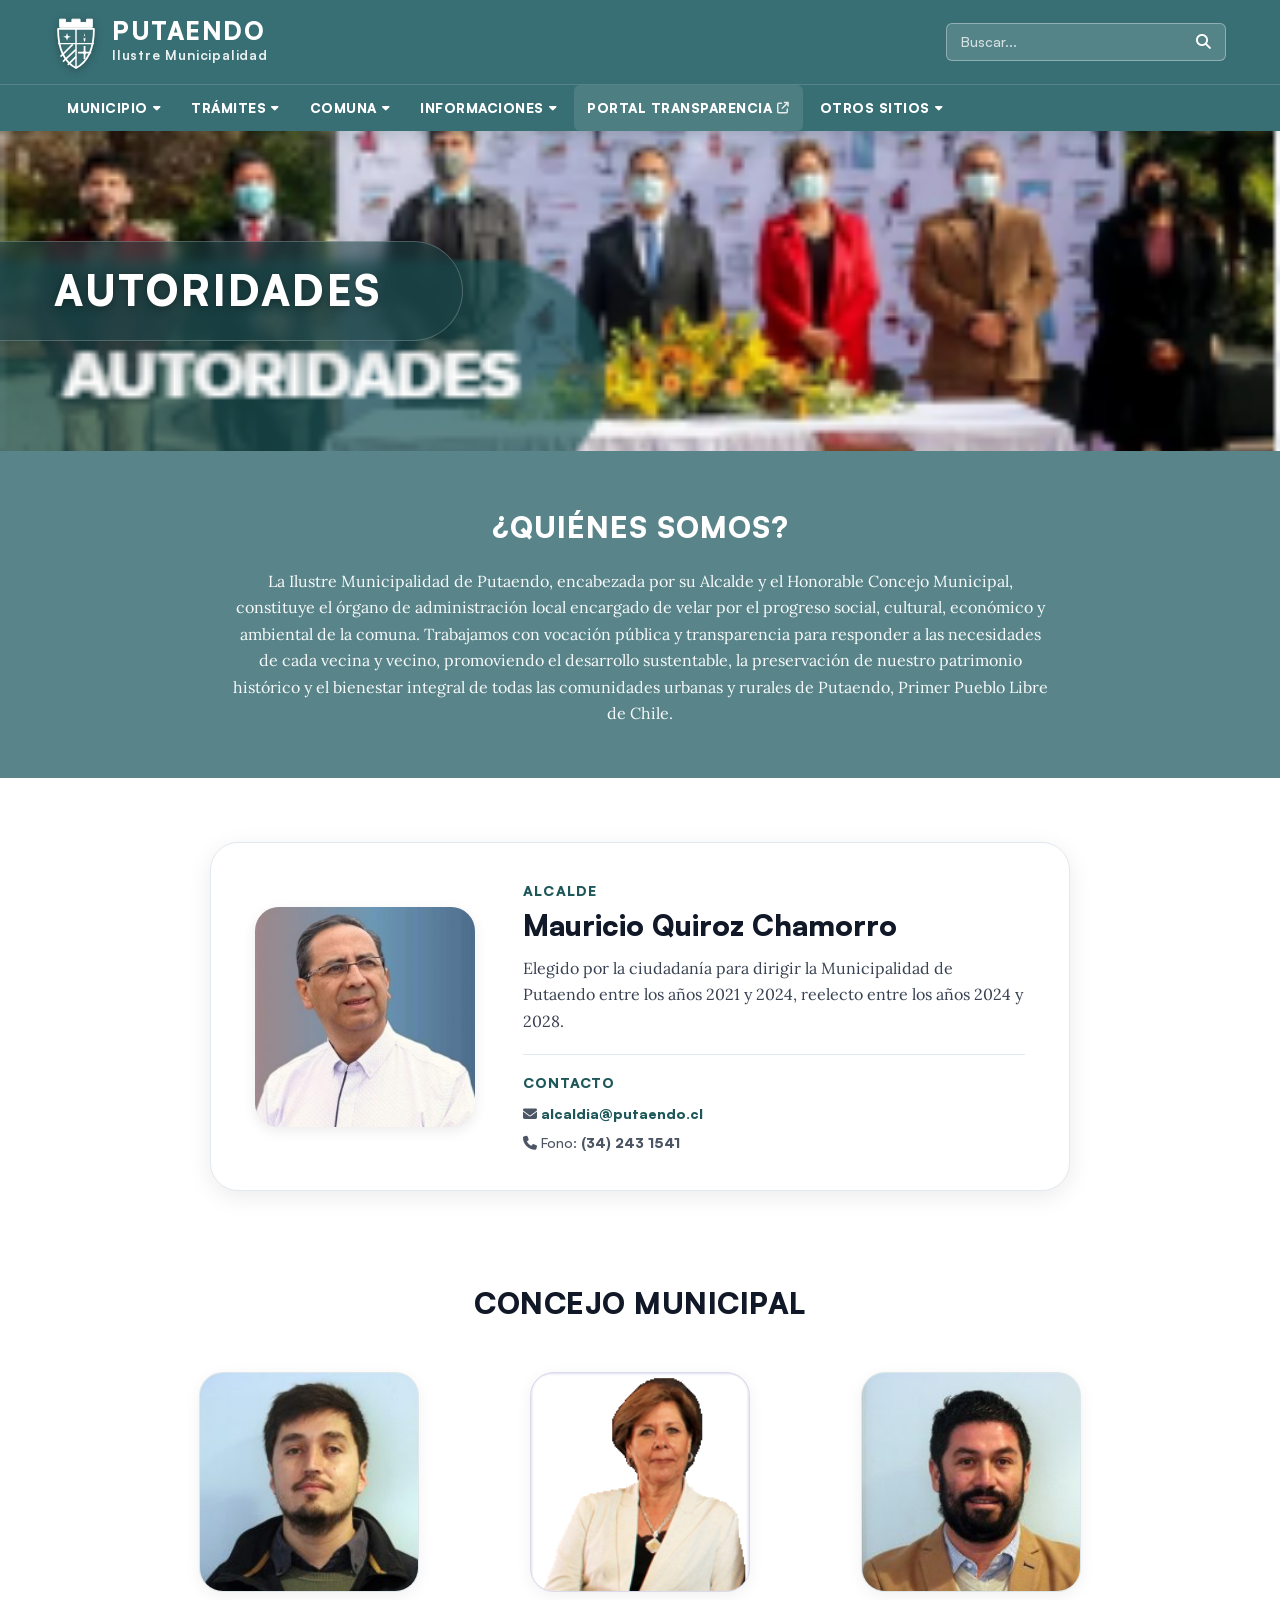
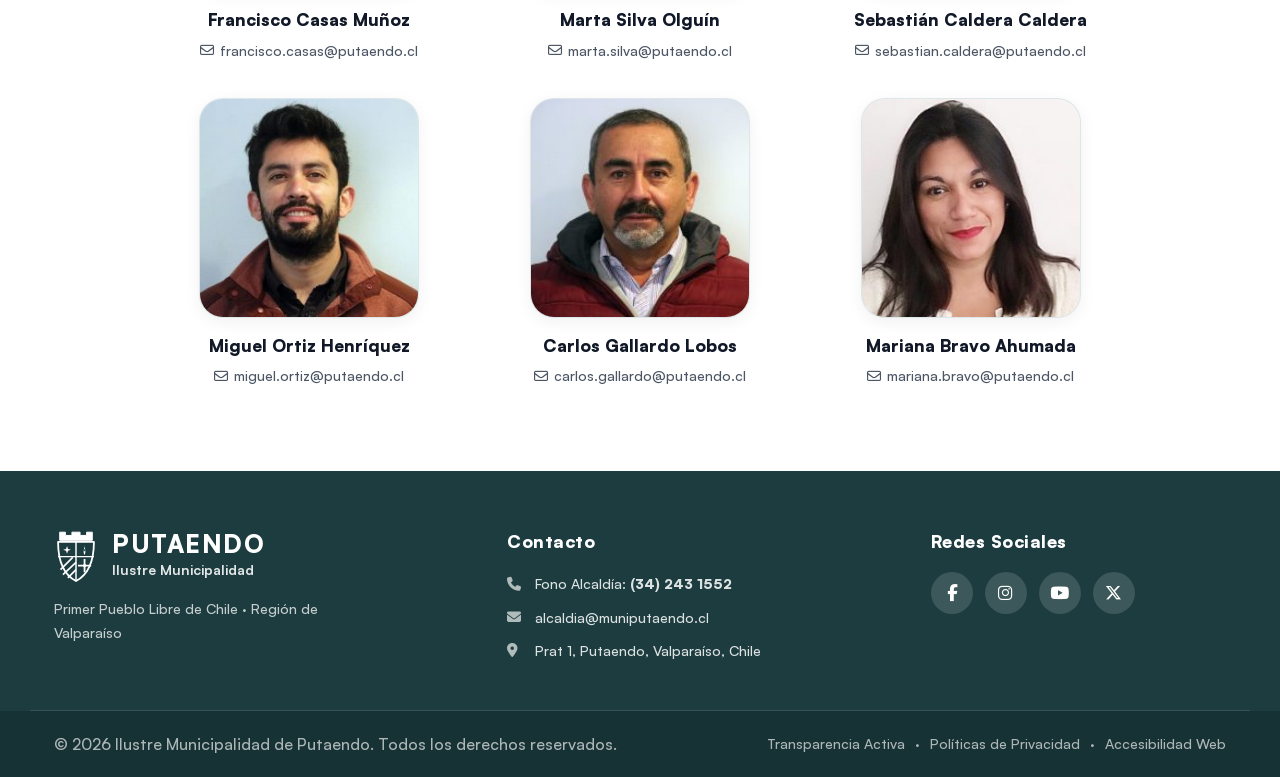
==== autoridades.html @ 03947caf "nuevos cambios" ====
<!DOCTYPE html>
<html lang="es">
<head>
    <meta charset="UTF-8">
    <meta name="viewport" content="width=device-width, initial-scale=1.0">
    <title>Autoridades Comunales | Ilustre Municipalidad de Putaendo</title>
    <meta name="description" content="Conoce a las autoridades de la Ilustre Municipalidad de Putaendo: Alcalde Mauricio Quiroz Chamorro y el Honorable Concejo Municipal.">
    
        <!-- Tipografias Oficiales Embebidas: Satoshi (UI y Lectura Rapida) + Lora (Lectura Prolongada) -->
    <link rel="preconnect" href="https://fonts.googleapis.com">
    <link rel="preconnect" href="https://fonts.gstatic.com" crossorigin>
    <link href="https://api.fontshare.com/v2/css?f[]=satoshi@900,800,700,600,500,400&display=swap" rel="stylesheet">
    <link href="https://fonts.googleapis.com/css2?family=Lora:ital,wght@0,400;0,500;0,600;0,700;1,400;1,600&display=swap" rel="stylesheet">
    
    <!-- Font Awesome Icons -->
    <link rel="stylesheet" href="https://cdnjs.cloudflare.com/ajax/libs/font-awesome/6.5.1/css/all.min.css">
    
    <!-- Hoja de estilos principal -->
    <link rel="stylesheet" href="styles.css">
</head>
<body>
    <a href="#contenido-principal" class="skip-link">Saltar al contenido principal</a>

    <!-- =========================================================================
         CABECERA INSTITUCIONAL (Idéntica en todo el portal)
         ========================================================================= -->
    <header class="header" role="banner">
        <div class="top-bar">
            <div class="container top-bar-container">
                <a href="index.html" class="brand-logo" aria-label="Ilustre Municipalidad de Putaendo - Inicio">
                    <div class="brand-logo-content">
                        <svg class="muni-shield" viewBox="0 0 54 68" fill="none" xmlns="http://www.w3.org/2000/svg" aria-hidden="true">
                            <path d="M7 16 L7 6 L14 6 L14 10 L22 10 L22 6 L32 6 L32 10 L40 10 L40 6 L47 6 L47 16 Z" fill="#ffffff" stroke="#ffffff" stroke-width="1.2" stroke-linejoin="round"/>
                            <path d="M5 18 H49 C49 42 42 58 27 66 C12 58 5 42 5 18 Z" fill="#3b6e72" stroke="#ffffff" stroke-width="2.2" stroke-linejoin="round"/>
                            <line x1="5" y1="36" x2="49" y2="36" stroke="#ffffff" stroke-width="1.8"/>
                            <line x1="27" y1="18" x2="27" y2="65" stroke="#ffffff" stroke-width="1.8"/>
                            <path d="M16 23 L17.2 26.5 L20.8 27.7 L17.2 28.9 L16 32.5 L14.8 28.9 L11.2 27.7 L14.8 26.5 Z" fill="#ffffff"/>
                            <path d="M37.5 22 C37.5 26 35 30 37.5 34 C40 30 37.5 26 37.5 22 Z" fill="#ffffff"/>
                            <circle cx="37.5" cy="28" r="1.5" fill="#3b6e72"/>
                            <line x1="8" y1="52" x2="23" y2="37" stroke="#ffffff" stroke-width="2"/>
                            <line x1="11" y1="58" x2="27" y2="43" stroke="#ffffff" stroke-width="2"/>
                            <line x1="17" y1="62" x2="27" y2="52" stroke="#ffffff" stroke-width="2"/>
                            <path d="M37.5 40 V54 M30.5 47 H44.5" stroke="#ffffff" stroke-width="2.2" stroke-linecap="square"/>
                            <circle cx="37.5" cy="47" r="2" fill="#ffffff"/>
                        </svg>
                        <div class="brand-text">
                            <span class="brand-name">PUTAENDO</span>
                            <span class="brand-sub">Ilustre Municipalidad</span>
                        </div>
                    </div>
                </a>

                <div class="search-wrapper">
                    <form class="search-form" role="search" onsubmit="event.preventDefault(); window.ejecutarBusqueda();">
                        <label for="site-search" class="visually-hidden">Buscar</label>
                        <input type="search" id="site-search" class="search-input" placeholder="Buscar..." autocomplete="off">
                        <button type="submit" class="search-btn" aria-label="Buscar"><i class="fa-solid fa-magnifying-glass"></i></button>
                    </form>
                                        <div id="search-results-dropdown" class="search-results-dropdown" aria-live="polite"></div>
                </div>

                <!-- Boton Menu Hamburguesa para Moviles -->
                <button class="mobile-toggle" id="mobile-toggle" aria-label="Abrir menu de navegacion" aria-expanded="false" aria-controls="main-nav">
                    <span class="hamburger-bar"></span>
                    <span class="hamburger-bar"></span>
                    <span class="hamburger-bar"></span>
                </button>

                <!-- Boton 3 Puntitos (Kebab Menu) para Scroll y Menu Compacto -->
                <button type="button" class="scroll-dots-btn" id="scroll-dots-btn" aria-label="Abrir men&uacute; de navegaci&oacute;n" aria-expanded="false" title="Men&uacute; de navegaci&oacute;n">
                    <i class="fa-solid fa-ellipsis-vertical" aria-hidden="true"></i>
                </button>
            </div>
        </div>

        <!-- Barra de Navegacion Principal con Menus Desplegables -->
                <!-- Barra de Navegacion Principal con Menus Desplegables -->
        <nav class="main-nav" id="main-nav" aria-label="Navegacion principal">
            <div class="container">
                <ul class="nav-list" id="nav-list">
                    <!-- Dropdown 1: MUNICIPIO -->
                    <li class="nav-item has-dropdown">
                        <button class="nav-btn-link" aria-expanded="false" aria-haspopup="true">
                            <span>MUNICIPIO</span>
                            <i class="fa-solid fa-caret-down dropdown-arrow" aria-hidden="true"></i>
                        </button>
                        <ul class="dropdown-menu">
                            <li><a href="autoridades.html" class="dropdown-item">AUTORIDADES</a></li>
                            <li><a href="autoridades.html#organigrama" class="dropdown-item"><span>ORGANIGRAMA</span> <span class="nav-badge-soon">Pr&oacute;ximamente</span></a></li>
                        </ul>
                    </li>

                    <!-- Dropdown 2: TRAMITES -->
                    <li class="nav-item has-dropdown">
                        <button class="nav-btn-link" aria-expanded="false" aria-haspopup="true">
                            <span>TR&Aacute;MITES</span>
                            <i class="fa-solid fa-caret-down dropdown-arrow" aria-hidden="true"></i>
                        </button>
                        <ul class="dropdown-menu">
                            <li><a href="pagos-en-linea.html" class="dropdown-item">PAGOS EN L&Iacute;NEA</a></li>
                            <li><a href="index.html#tramite-solicitudes" class="dropdown-item"><span>SOLICITUDES</span> <span class="nav-badge-soon">Pr&oacute;ximamente</span></a></li>
                            <li><a href="index.html#tramite-becas" class="dropdown-item"><span>BECAS Y BENEFICIOS</span> <span class="nav-badge-soon">Pr&oacute;ximamente</span></a></li>
                        </ul>
                    </li>

                    <!-- Dropdown 3: COMUNA (solo ese) -->
                    <li class="nav-item has-dropdown">
                        <a href="comuna.html" class="nav-btn-link" aria-expanded="false" aria-haspopup="true">
                            <span>COMUNA</span>
                            <i class="fa-solid fa-caret-down dropdown-arrow" aria-hidden="true"></i>
                        </a>
                        <ul class="dropdown-menu">
                            <li><a href="comuna.html" class="dropdown-item">CONOCE LA COMUNA</a></li>
                            <li><a href="comuna.html#historia" class="dropdown-item">HISTORIA</a></li>
                            <li><a href="comuna.html#turismo" class="dropdown-item">TURISMO</a></li>
                        </ul>
                    </li>

                    <!-- Dropdown 4: INFORMACIONES -->
                    <li class="nav-item has-dropdown">
                        <button class="nav-btn-link" aria-expanded="false" aria-haspopup="true">
                            <span>INFORMACIONES</span>
                            <i class="fa-solid fa-caret-down dropdown-arrow" aria-hidden="true"></i>
                        </button>
                        <ul class="dropdown-menu">
                            <li><a href="index.html#empleo" class="dropdown-item"><span>EMPLEO</span> <span class="nav-badge-soon">Pr&oacute;ximamente</span></a></li>
                            <li><a href="juntos-planificamos.html" class="dropdown-item">JUNTOS PLANIFICAMOS</a></li>
                        </ul>
                    </li>

                    <!-- Enlace directo: PORTAL TRANSPARENCIA -->
                    <li class="nav-item">
                        <a href="https://www.portaltransparencia.cl" target="_blank" rel="noopener noreferrer" class="nav-link nav-link-highlight">
                            <span>PORTAL TRANSPARENCIA</span>
                            <i class="fa-solid fa-arrow-up-right-from-square external-icon" aria-hidden="true"></i>
                        </a>
                    </li>

                    <!-- Dropdown 5: OTROS SITIOS -->
                    <li class="nav-item has-dropdown">
                        <button class="nav-btn-link" aria-expanded="false" aria-haspopup="true">
                            <span>OTROS SITIOS</span>
                            <i class="fa-solid fa-caret-down dropdown-arrow" aria-hidden="true"></i>
                        </button>
                        <ul class="dropdown-menu">
                            <li><a href="turismo.html" class="dropdown-item">TURISMO</a></li>
                            <li><a href="index.html#emprendedores" class="dropdown-item"><span>RED DE EMPRENDEDORES</span> <span class="nav-badge-soon">Pr&oacute;ximamente</span></a></li>
                        </ul>
                    </li>
                                    <!-- Busqueda rapida en modo Scroll (Icono Lupa segun maqueta) -->
                    <li class="nav-item nav-item-scrolled-search">
                        <button type="button" class="scrolled-search-btn" id="scrolled-search-btn" aria-label="Buscar en el sitio" title="Buscar">
                            <i class="fa-solid fa-magnifying-glass" aria-hidden="true"></i>
                        </button>
                        <div class="scrolled-search-popover" id="scrolled-search-popover">
                            <form class="scrolled-search-form" id="scrolled-search-form" onsubmit="event.preventDefault();">
                                <label for="scrolled-search-input" class="visually-hidden">Buscar en el sitio web</label>
                                <input type="search" class="scrolled-search-field" id="scrolled-search-input" placeholder="Buscar en el sitio..." autocomplete="off">
                                <button type="submit" class="scrolled-search-submit" id="scrolled-search-submit" aria-label="Ejecutar b&uacute;squeda">
                                    <i class="fa-solid fa-arrow-right" aria-hidden="true"></i>
                                </button>
                            </form>
                            <div class="scrolled-search-results" id="scrolled-search-results"></div>
                        </div>
                    </li>
                </ul>
            </div>
        </nav>
    </header>

    <!-- =========================================================================
         CONTENIDO PRINCIPAL: AUTORIDADES COMUNALES
         ========================================================================= -->
    <main id="contenido-principal" class="main-content">

        <!-- =====================================================================
             1. BANNER HERO DE AUTORIDADES (CUBRE TODA LA PANTALLA)
             ===================================================================== -->
        <section class="news-page-banner-section" aria-label="Cabecera Autoridades Comunales">
            <div class="news-page-banner-full">
                <img src="assets/banner-autoridades.png" alt="Autoridades de la Ilustre Municipalidad de Putaendo" class="news-page-banner-img authorities-banner-img">
                <div class="news-banner-overlay">
                    <div class="news-banner-badge">
                        <h1 class="news-banner-title">AUTORIDADES</h1>
                    </div>
                </div>
            </div>
        </section>

        <!-- =====================================================================
             2. SECCIÓN: ¿QUIÉNES SOMOS? (Bloque Teal con Texto Institucional)
             ===================================================================== -->
        <section class="about-authorities-section" aria-labelledby="about-authorities-title">
            <div class="container">
                <div class="about-authorities-card">
                    <h2 class="about-authorities-title">¿QUIÉNES SOMOS?</h2>
                    <p class="about-authorities-text">
                        La Ilustre Municipalidad de Putaendo, encabezada por su Alcalde y el Honorable Concejo Municipal, constituye el órgano de administración local encargado de velar por el progreso social, cultural, económico y ambiental de la comuna. Trabajamos con vocación pública y transparencia para responder a las necesidades de cada vecina y vecino, promoviendo el desarrollo sustentable, la preservación de nuestro patrimonio histórico y el bienestar integral de todas las comunidades urbanas y rurales de Putaendo, Primer Pueblo Libre de Chile.
                    </p>
                </div>

            </div>
        </section>

        <!-- =====================================================================
             3. SECCIÓN: ALCALDE DE PUTAENDO
             ===================================================================== -->
        <section class="mayor-section" aria-labelledby="mayor-name">
            <div class="container">
                <div class="mayor-card">
                    <!-- Casilla / Espacio para la foto del Alcalde -->
                    <div class="mayor-photo-slot">
                        <img src="assets/autoridades/alcalde-quiroz.jpg" alt="Alcalde Mauricio Quiroz Chamorro" class="mayor-img">
                    </div>
                    <!-- Información y Contacto del Alcalde -->
                    <div class="mayor-info">
                        <span class="mayor-role-badge">ALCALDE</span>
                        <h2 class="mayor-name" id="mayor-name">Mauricio Quiroz Chamorro</h2>
                        <p class="mayor-period">
                            Elegido por la ciudadanía para dirigir la Municipalidad de Putaendo entre los años 2021 y 2024, reelecto entre los años 2024 y 2028.
                        </p>
                        <div class="mayor-contact-block">
                            <h3 class="mayor-contact-title">CONTACTO</h3>
                            <ul class="mayor-contact-list">
                                <li>
                                    <i class="fa-solid fa-envelope" aria-hidden="true"></i>
                                    <a href="mailto:alcaldia@putaendo.cl">alcaldia@putaendo.cl</a>
                                </li>
                                <li>
                                    <i class="fa-solid fa-phone" aria-hidden="true"></i>
                                    <span>Fono: <strong>(34) 243 1541</strong></span>
                                </li>
                            </ul>
                        </div>
                    </div>
                </div>

            </div>
        </section>

        <!-- =====================================================================
             4. SECCIÓN: CONCEJO MUNICIPAL (6 CONCEJALES)
             ===================================================================== -->
        <section class="council-section" aria-labelledby="council-title">
            <div class="container">
                <div class="council-header-centered">
                    <h2 class="council-section-title" id="council-title">CONCEJO MUNICIPAL</h2>
                </div>

                <!-- Grilla de 6 Casillas de Concejales (3 Columnas x 2 Filas) -->
                <div class="council-grid">

                    <!-- Casilla 1: Francisco Casas Muñoz -->
                    <div class="council-card">
                        <div class="council-photo-slot">
                            <img src="assets/autoridades/concejal-casas.jpg" alt="Concejal Francisco Casas Muñoz" class="council-img">
                        </div>
                        <div class="council-card-body">
                            <h3 class="council-name">Francisco Casas Muñoz</h3>
                            <a href="mailto:francisco.casas@putaendo.cl" class="council-email">
                                <i class="fa-regular fa-envelope" aria-hidden="true"></i>
                                <span>francisco.casas@putaendo.cl</span>
                            </a>
                        </div>
                    </div>

                    <!-- Casilla 2: Marta Silva Olguín -->
                    <div class="council-card">
                        <div class="council-photo-slot council-photo-slot-lilac">
                            <img src="assets/autoridades/concejala-silva.png" alt="Concejala Marta Silva Olguín" class="council-img">
                        </div>
                        <div class="council-card-body">
                            <h3 class="council-name">Marta Silva Olguín</h3>
                            <a href="mailto:marta.silva@putaendo.cl" class="council-email">
                                <i class="fa-regular fa-envelope" aria-hidden="true"></i>
                                <span>marta.silva@putaendo.cl</span>
                            </a>
                        </div>
                    </div>

                    <!-- Casilla 3: Sebastián Caldera Caldera -->
                    <div class="council-card">
                        <div class="council-photo-slot">
                            <img src="assets/autoridades/concejal-caldera.jpg" alt="Concejal Sebastián Caldera Caldera" class="council-img">
                        </div>
                        <div class="council-card-body">
                            <h3 class="council-name">Sebastián Caldera Caldera</h3>
                            <a href="mailto:sebastian.caldera@putaendo.cl" class="council-email">
                                <i class="fa-regular fa-envelope" aria-hidden="true"></i>
                                <span>sebastian.caldera@putaendo.cl</span>
                            </a>
                        </div>
                    </div>

                    <!-- Casilla 4: Miguel Ortiz Henríquez -->
                    <div class="council-card">
                        <div class="council-photo-slot">
                            <img src="assets/autoridades/concejal-ortiz.jpg" alt="Concejal Miguel Ortiz Henríquez" class="council-img">
                        </div>
                        <div class="council-card-body">
                            <h3 class="council-name">Miguel Ortiz Henríquez</h3>
                            <a href="mailto:miguel.ortiz@putaendo.cl" class="council-email">
                                <i class="fa-regular fa-envelope" aria-hidden="true"></i>
                                <span>miguel.ortiz@putaendo.cl</span>
                            </a>
                        </div>
                    </div>

                    <!-- Casilla 5: Carlos Gallardo Lobos -->
                    <div class="council-card">
                        <div class="council-photo-slot">
                            <img src="assets/autoridades/concejal-gallardo.jpg" alt="Concejal Carlos Gallardo Lobos" class="council-img">
                        </div>
                        <div class="council-card-body">
                            <h3 class="council-name">Carlos Gallardo Lobos</h3>
                            <a href="mailto:carlos.gallardo@putaendo.cl" class="council-email">
                                <i class="fa-regular fa-envelope" aria-hidden="true"></i>
                                <span>carlos.gallardo@putaendo.cl</span>
                            </a>
                        </div>
                    </div>

                    <!-- Casilla 6: Mariana Bravo Ahumada -->
                    <div class="council-card">
                        <div class="council-photo-slot">
                            <img src="assets/autoridades/concejala-bravo.jpg" alt="Concejala Mariana Bravo Ahumada" class="council-img">
                        </div>
                        <div class="council-card-body">
                            <h3 class="council-name">Mariana Bravo Ahumada</h3>
                            <a href="mailto:mariana.bravo@putaendo.cl" class="council-email">
                                <i class="fa-regular fa-envelope" aria-hidden="true"></i>
                                <span>mariana.bravo@putaendo.cl</span>
                            </a>
                        </div>
                    </div>

                </div>

            </div>
        </section>

    </main>

    <!-- =========================================================================
         PIE DE PÁGINA INSTITUCIONAL (Footer Verde Petróleo)
         ========================================================================= -->
    <!-- Boton flotante para subir del todo (lado izquierdo) -->
    <button type="button" id="scroll-to-top-btn" class="scroll-to-top-btn" aria-label="Subir del todo" title="Subir del todo">
        <i class="fa-solid fa-arrow-up" aria-hidden="true"></i>
    </button>
    <footer class="site-footer" role="contentinfo">
        <div class="container footer-container">
            <!-- Bloque 1: Escudo y Nombre Municipal -->
            <div class="footer-col footer-col-brand">
                <div class="footer-logo">
                    <!-- Escudo Vectorial en blanco -->
                    <svg class="footer-shield" viewBox="0 0 54 68" fill="none" xmlns="http://www.w3.org/2000/svg" aria-hidden="true">
                        <path d="M7 16 L7 6 L14 6 L14 10 L22 10 L22 6 L32 6 L32 10 L40 10 L40 6 L47 6 L47 16 Z" fill="#ffffff" stroke="#ffffff" stroke-width="1.2" stroke-linejoin="round"/>
                        <path d="M5 18 H49 C49 42 42 58 27 66 C12 58 5 42 5 18 Z" fill="none" stroke="#ffffff" stroke-width="2.2" stroke-linejoin="round"/>
                        <line x1="5" y1="36" x2="49" y2="36" stroke="#ffffff" stroke-width="1.8"/>
                        <line x1="27" y1="18" x2="27" y2="65" stroke="#ffffff" stroke-width="1.8"/>
                        <path d="M16 23 L17.2 26.5 L20.8 27.7 L17.2 28.9 L16 32.5 L14.8 28.9 L11.2 27.7 L14.8 26.5 Z" fill="#ffffff"/>
                        <path d="M37.5 22 C37.5 26 35 30 37.5 34 C40 30 37.5 26 37.5 22 Z" fill="#ffffff"/>
                        <circle cx="37.5" cy="28" r="1.5" fill="#2d5e62"/>
                        <line x1="8" y1="52" x2="23" y2="37" stroke="#ffffff" stroke-width="2"/>
                        <line x1="11" y1="58" x2="27" y2="43" stroke="#ffffff" stroke-width="2"/>
                        <line x1="17" y1="62" x2="27" y2="52" stroke="#ffffff" stroke-width="2"/>
                        <path d="M37.5 40 V54 M30.5 47 H44.5" stroke="#ffffff" stroke-width="2.2" stroke-linecap="square"/>
                        <circle cx="37.5" cy="47" r="2" fill="#ffffff"/>
                    </svg>
                    <div class="footer-brand-text">
                        <span class="footer-title">PUTAENDO</span>
                        <span class="footer-subtitle">Ilustre Municipalidad</span>
                    </div>
                </div>
                <p class="footer-motto">Primer Pueblo Libre de Chile · Región de Valparaíso</p>
            </div>

            <!-- Bloque 2: Información de Contacto Oficial -->
            <div class="footer-col footer-col-contact">
                <h4 class="footer-col-title">Contacto</h4>
                <ul class="contact-list">
                    <li>
                        <i class="fa-solid fa-phone" aria-hidden="true"></i>
                        <span>Fono Alcaldía: <strong>(34) 243 1552</strong></span>
                    </li>
                    <li>
                        <i class="fa-solid fa-envelope" aria-hidden="true"></i>
                        <span>alcaldia@muniputaendo.cl</span>
                    </li>
                    <li>
                        <i class="fa-solid fa-location-dot" aria-hidden="true"></i>
                        <span>Prat 1, Putaendo, Valparaíso, Chile</span>
                    </li>
                </ul>
            </div>

            <!-- Bloque 3: Redes Sociales -->
            <div class="footer-col footer-col-social">
                <h4 class="footer-col-title">Redes Sociales</h4>
                <div class="social-links-grid">
                    <a href="https://facebook.com" target="_blank" rel="noopener noreferrer" class="social-circle-btn" aria-label="Facebook Ilustre Municipalidad de Putaendo">
                        <i class="fa-brands fa-facebook-f" aria-hidden="true"></i>
                    </a>
                    <a href="https://instagram.com" target="_blank" rel="noopener noreferrer" class="social-circle-btn" aria-label="Instagram Ilustre Municipalidad de Putaendo">
                        <i class="fa-brands fa-instagram" aria-hidden="true"></i>
                    </a>
                    <a href="https://youtube.com" target="_blank" rel="noopener noreferrer" class="social-circle-btn" aria-label="YouTube Ilustre Municipalidad de Putaendo">
                        <i class="fa-brands fa-youtube" aria-hidden="true"></i>
                    </a>
                    <a href="https://x.com" target="_blank" rel="noopener noreferrer" class="social-circle-btn" aria-label="X (Twitter) Ilustre Municipalidad de Putaendo">
                        <i class="fa-brands fa-x-twitter" aria-hidden="true"></i>
                    </a>
                </div>
            </div>
        </div>

        <!-- Barra inferior de Copyright y Enlaces Legales -->
        <div class="footer-bottom-bar">
            <div class="container footer-bottom-container">
                <p>&copy; 2026 Ilustre Municipalidad de Putaendo. Todos los derechos reservados.</p>
                <div class="footer-legal-links">
                    <a href="https://www.portaltransparencia.cl" target="_blank" rel="noopener noreferrer">Transparencia Activa</a>
                    <span>·</span>
                    <a href="#privacidad">Políticas de Privacidad</a>
                    <span>·</span>
                    <a href="#accesibilidad">Accesibilidad Web</a>
                </div>
            </div>
        </div>
    </footer>

    <script src="script.js"></script>
</body>
</html>
---- styles.css ----
/* ==========================================================================
   ILUSTRE MUNICIPALIDAD DE PUTAENDO — ESTILOS GLOBALES & COMPONENTES
   Diseño Web 2026 | Arquitectura e[ad] PUCV
   ========================================================================== */

/* Tipografías Embebidas: Satoshi (UI & Lectura Rápida) + Lora (Lectura Prolongada) */
@import url('https://api.fontshare.com/v2/css?f[]=satoshi@900,800,700,600,500,400,300&display=swap');
@import url('https://fonts.googleapis.com/css2?family=Lora:ital,wght@0,400;0,500;0,600;0,700;1,400;1,600&display=swap');

/* Satoshi: Webfonts Locales con Fallback HTTPS Directo */
@font-face {
    font-family: 'Satoshi';
    src: url('fonts/Satoshi-Regular.woff2') format('woff2'),
         url('https://cdn.fontshare.com/wf/P2LQKHE6KA6ZP4AAGN72KDWMHH6ZH3TA/ZC32TK2P7FPS5GFTL46EU6KQJA24ZYDB/7AHDUZ4A7LFLVFUIFSARGIWCRQJHISQP.woff2') format('woff2');
    font-weight: 400;
    font-style: normal;
    font-display: swap;
}
@font-face {
    font-family: 'Satoshi';
    src: url('fonts/Satoshi-Medium.woff2') format('woff2'),
         url('https://cdn.fontshare.com/wf/LAFFD4SDUCDVQEXFPDC7C53EQ4ZELWQI/PXCT3G6LO6ICM5I3NTYENYPWJAECAWDD/GHM6WVH6MILNYOOCXHXB5GTSGNTMGXZR.woff2') format('woff2');
    font-weight: 500;
    font-style: normal;
    font-display: swap;
}
@font-face {
    font-family: 'Satoshi';
    src: url('fonts/Satoshi-Bold.woff2') format('woff2'),
         url('https://cdn.fontshare.com/wf/NHPGVFYUXYXE33DZ75OIT4JFGHITX5PE/PSUTMASCDJTVPERDYJZPN23BVUFUCQIF/J64QX5IPOHK56I2KYUNBQ5M2XWZEYKYX.woff2') format('woff2');
    font-weight: 700;
    font-style: normal;
    font-display: swap;
}
@font-face {
    font-family: 'Satoshi';
    src: url('fonts/Satoshi-Black.woff2') format('woff2'),
         url('https://cdn.fontshare.com/wf/4H5L27GEX7G7W26T2G7W7M2T43A3K26W/4Z5N36CZX4A2BNC747W26K27W743A3K2/7Z4N36CZX4A2BNC747W26K27W743A3K2.woff2') format('woff2');
    font-weight: 800 900;
    font-style: normal;
    font-display: swap;
}

/* Lora: Webfonts Locales con Fallback HTTPS Directo */
@font-face {
    font-family: 'Lora';
    src: url('fonts/Lora-Regular.ttf') format('truetype'),
         url('https://fonts.gstatic.com/s/lora/v37/0QIvMX1D_JOuMwr7Iw.woff2') format('woff2');
    font-weight: 400;
    font-style: normal;
    font-display: swap;
}
@font-face {
    font-family: 'Lora';
    src: url('fonts/Lora-Medium.ttf') format('truetype'),
         url('https://fonts.gstatic.com/s/lora/v37/0QIvMX1D_JOuMwr7Iw.woff2') format('woff2');
    font-weight: 500;
    font-style: normal;
    font-display: swap;
}
@font-face {
    font-family: 'Lora';
    src: url('fonts/Lora-SemiBold.ttf') format('truetype'),
         url('https://fonts.gstatic.com/s/lora/v37/0QIvMX1D_JOuMwr7Iw.woff2') format('woff2');
    font-weight: 600;
    font-style: normal;
    font-display: swap;
}
@font-face {
    font-family: 'Lora';
    src: url('fonts/Lora-Bold.ttf') format('truetype'),
         url('https://fonts.gstatic.com/s/lora/v37/0QIvMX1D_JOuMwr7Iw.woff2') format('woff2');
    font-weight: 700;
    font-style: normal;
    font-display: swap;
}
@font-face {
    font-family: 'Lora';
    src: url('fonts/Lora-Italic.ttf') format('truetype'),
         url('https://fonts.gstatic.com/s/lora/v37/0QI8MX1D_JOuMw_hLdO6T2wV9KnW-MoFkqg.ttf') format('truetype');
    font-weight: 400;
    font-style: italic;
    font-display: swap;
}

/* --------------------------------------------------------------------------
   1. VARIABLES CSS (PALETA OFICIAL Y TIPOGRAFÍA)
   -------------------------------------------------------------------------- */
:root {
    /* Paleta Institucional Putaendo */
    --color-primary: #386f74;        /* Verde petróleo principal de cabecera y navbar */
    --color-primary-dark: #264e52;   /* Verde petróleo oscuro para dropdowns y hover */
    --color-primary-deep: #1d3c3f;   /* Tono más oscuro para footer institucional */
    --color-primary-light: #4c8388;  /* Tono teal de la sección Trámites y Servicios */
    --color-primary-soft: #e8f2f3;   /* Tono suave para fondos y hover sutiles */
    --color-accent: #e59934;         /* Naranja cálido institucional para llamadas a la acción */
    --color-accent-hover: #cb8326;

    /* Neutros y Superficies */
    --color-bg: #f8fafb;
    --color-surface: #ffffff;
    --color-border: #e2e8f0;
    --color-border-dark: #cbd5e1;
    --color-text-main: #1f2937;
    --color-text-muted: #596775;
    --color-text-light: #94a3b8;
    --color-white: #ffffff;

    /* Tipografías Oficiales: Satoshi (UI y Lectura Rápida) + Lora (Lectura Prolongada) */
    --font-heading: 'Satoshi', 'Plus Jakarta Sans', system-ui, -apple-system, BlinkMacSystemFont, 'Segoe UI', Roboto, sans-serif;
    --font-body: 'Satoshi', 'Plus Jakarta Sans', system-ui, -apple-system, BlinkMacSystemFont, 'Segoe UI', Roboto, sans-serif;
    --font-ui: 'Satoshi', 'Plus Jakarta Sans', system-ui, -apple-system, BlinkMacSystemFont, 'Segoe UI', Roboto, sans-serif;
    --font-editorial: 'Lora', Georgia, 'Times New Roman', serif;
    --font-prolonged: 'Lora', Georgia, 'Times New Roman', serif;

    /* Sombras y Elevaciones */
    --shadow-sm: 0 2px 4px rgba(0, 0, 0, 0.04);
    --shadow-md: 0 4px 12px rgba(0, 0, 0, 0.08);
    --shadow-lg: 0 10px 25px rgba(0, 0, 0, 0.10);
    --shadow-xl: 0 20px 35px rgba(0, 0, 0, 0.14);

    /* Radios de borde */
    --radius-sm: 6px;
    --radius-md: 10px;
    --radius-lg: 16px;
    --radius-full: 9999px;

    /* Transiciones */
    --transition-fast: 0.2s cubic-bezier(0.4, 0, 0.2, 1);
    --transition-base: 0.3s cubic-bezier(0.4, 0, 0.2, 1);
    --transition-smooth: 0.4s cubic-bezier(0.16, 1, 0.3, 1);
}

/* --------------------------------------------------------------------------
   2. RESET Y ESTILOS BASE
   -------------------------------------------------------------------------- */
*, *::before, *::after {
    margin: 0;
    padding: 0;
    box-sizing: border-box;
}

html {
    scroll-behavior: smooth;
    font-size: 16px;
}

body {
    font-family: var(--font-body);
    color: var(--color-text-main);
    background-color: var(--color-bg);
    line-height: 1.6;
    -webkit-font-smoothing: antialiased;
    -moz-osx-font-smoothing: grayscale;
    min-height: 100vh;
    display: flex;
    flex-direction: column;
}

img {
    max-width: 100%;
    height: auto;
    display: block;
}

a {
    color: inherit;
    text-decoration: none;
    transition: color var(--transition-fast);
}

button {
    font-family: inherit;
    cursor: pointer;
    border: none;
    background: none;
}

ul, ol {
    list-style: none;
}

/* ==========================================================================
   TIPOGRAFÍA Y REGLAS DE LECTURA (SATOSHI UI / LORA PROLONGADA)
   ========================================================================== */

/* 1. Textos Rápidos de Leer, Interfaz y Encabezados: SATOSHI */
h1, h2, h3, h4, h5, h6,
button,
input,
select,
textarea,
nav,
header,
footer,
table,
th,
td,
.brand-name,
.brand-title,
.brand-sub,
.brand-subtitle,
.nav-link,
.nav-btn-link,
.dropdown-item,
.search-input,
.search-btn,
.btn,
.service-card-title,
.pago-card-title,
.banner-capsule,
.pagos-hero-capsule,
.pagos-hero-title,
.kicker,
.article-kicker,
.byline-author-label,
.byline-author-name,
.byline-date,
.news-portal-date,
.news-portal-title,
.news-portal-link,
.news-card-title,
.btn-more-news,
.footer-col-title,
.footer-title,
.footer-subtitle,
.footer-bottom-bar,
.footer-legal-links,
.breadcrumb-list,
.breadcrumb-item,
.breadcrumb-current,
.tab-btn,
.month-nav-label,
.route-card-title,
.mayor-name,
.mayor-role-badge,
.council-name,
.council-role,
.table-head,
.badge,
.tag {
    font-family: var(--font-heading);
}

/* 2. Textos de Lectura Prolongada: LORA */
p,
blockquote,
.reading-text,
.prolonged-reading,
.article-body-editorial,
.article-body-editorial p,
.article-body-editorial li,
.article-lead-editorial,
.article-quote-box,
.news-portal-excerpt,
.news-card-summary,
.news-desc,
.news-portal-desc,
.slide-summary,
.tourism-intro-text,
.route-card-desc,
.modal-route-desc,
.history-content p,
.about-authorities-text,
.authority-bio,
.mayor-speech,
.requisito-desc,
.step-desc,
.faq-answer,
.tramite-note,
.info-alert-text {
    font-family: var(--font-editorial);
}

/* 3. Excepciones puntuales de párrafos que son UI o metadatos rápidos: SATOSHI */
.service-card-desc,
.footer-motto,
.footer-col-contact li span,
.footer-bottom-bar p,
.footer-bottom-container p,
.brand-sub,
.brand-subtitle,
.search-results-dropdown p,
.byline-date,
.route-card-meta span {
    font-family: var(--font-heading) !important;
}

/* Contenedor central responsivo */
.container {
    width: 100%;
    max-width: 1220px;
    margin-left: auto;
    margin-right: auto;
    padding-left: 24px;
    padding-right: 24px;
}

/* Enlace accesible para lectores de pantalla */
.skip-link {
    position: absolute;
    top: -50px;
    left: 20px;
    background: var(--color-primary-dark);
    color: var(--color-white);
    padding: 10px 18px;
    z-index: 9999;
    border-radius: var(--radius-sm);
    font-weight: 600;
    transition: top var(--transition-fast);
}

.skip-link:focus {
    top: 20px;
}

.visually-hidden {
    position: absolute;
    width: 1px;
    height: 1px;
    padding: 0;
    margin: -1px;
    overflow: hidden;
    clip: rect(0, 0, 0, 0);
    white-space: nowrap;
    border: 0;
}

/* --------------------------------------------------------------------------
   3. CABECERA INSTITUCIONAL & TOP BAR
   -------------------------------------------------------------------------- */
.header {
    background-color: var(--color-primary);
    position: sticky;
    top: 0;
    z-index: 1000;
    box-shadow: 0 4px 15px rgba(29, 60, 63, 0.18);
}

/* Barra superior: Escudo + Buscador */
.top-bar {
    padding: 14px 0;
    border-bottom: 1px solid rgba(255, 255, 255, 0.15);
}

.top-bar-container {
    display: flex;
    align-items: center;
    justify-content: space-between;
    gap: 20px;
}

/* Logotipo */
.brand-logo {
    display: inline-flex;
    align-items: center;
    text-decoration: none;
    color: var(--color-white);
}

.brand-logo-content {
    display: flex;
    align-items: center;
    gap: 14px;
}

.muni-shield {
    width: 44px;
    height: 56px;
    flex-shrink: 0;
    filter: drop-shadow(0 2px 4px rgba(0, 0, 0, 0.25));
}

.brand-text {
    display: flex;
    flex-direction: column;
}

.brand-name,
.brand-title {
    font-family: var(--font-heading);
    font-size: 1.55rem;
    font-weight: 800;
    letter-spacing: 1.5px;
    color: var(--color-white);
    line-height: 1.1;
}

.brand-sub,
.brand-subtitle {
    font-family: var(--font-body);
    font-size: 0.85rem;
    font-weight: 500;
    letter-spacing: 0.8px;
    color: rgba(255, 255, 255, 0.9);
}

/* Caja de búsqueda rápida */
.search-wrapper,
.header-search {
    position: relative;
    width: 100%;
    max-width: 280px;
}

.search-form {
    display: flex;
    align-items: center;
    background-color: rgba(255, 255, 255, 0.15);
    border: 1px solid rgba(255, 255, 255, 0.35);
    border-radius: var(--radius-sm);
    padding: 3px 6px 3px 14px;
    transition: all var(--transition-fast);
}

.search-form:focus-within {
    background-color: var(--color-white);
    border-color: var(--color-white);
    box-shadow: 0 0 0 3px rgba(255, 255, 255, 0.3);
}

.search-form:focus-within .search-input {
    color: var(--color-text-main);
}

.search-form:focus-within .search-btn {
    color: var(--color-primary);
}

.search-input {
    width: 100%;
    border: none;
    background: transparent;
    color: var(--color-white);
    font-size: 0.9rem;
    padding: 6px 0;
    outline: none;
    font-family: inherit;
}

.search-input::placeholder {
    color: rgba(255, 255, 255, 0.75);
}

.search-form:focus-within .search-input::placeholder {
    color: var(--color-text-muted);
}

.search-btn {
    color: var(--color-white);
    padding: 6px 8px;
    font-size: 0.95rem;
    display: flex;
    align-items: center;
    justify-content: center;
    transition: color var(--transition-fast);
}

.search-btn:hover {
    color: var(--color-accent);
}

/* Menú desplegable de resultados en vivo */
.search-results-dropdown {
    position: absolute;
    top: calc(100% + 8px);
    right: 0;
    width: 320px;
    background-color: var(--color-white);
    border-radius: var(--radius-md);
    box-shadow: var(--shadow-xl);
    border: 1px solid var(--color-border);
    max-height: 380px;
    overflow-y: auto;
    z-index: 1100;
    display: none;
    padding: 8px 0;
}

.search-results-dropdown.is-open {
    display: block;
    animation: fadeInDown 0.2s ease-out;
}

.search-result-item {
    display: block;
    padding: 10px 16px;
    color: var(--color-text-main);
    font-size: 0.88rem;
    border-bottom: 1px solid var(--color-border);
    transition: background-color var(--transition-fast);
}

.search-result-item:hover, .search-result-item:focus {
    background-color: var(--color-primary-soft);
    color: var(--color-primary);
}

.search-result-type {
    font-size: 0.72rem;
    text-transform: uppercase;
    font-weight: 700;
    color: var(--color-primary);
    margin-bottom: 2px;
}

/* Botón Hamburguesa Móvil */
.mobile-toggle {
    display: none;
    flex-direction: column;
    justify-content: space-between;
    width: 30px;
    height: 22px;
    cursor: pointer;
    background: transparent;
    padding: 0;
    z-index: 1050;
}

.hamburger-bar {
    display: block;
    height: 3px;
    width: 100%;
    background-color: var(--color-white);
    border-radius: 3px;
    transition: all var(--transition-fast);
}

.mobile-toggle.is-active .hamburger-bar:nth-child(1) {
    transform: translateY(9px) rotate(45deg);
}
.mobile-toggle.is-active .hamburger-bar:nth-child(2) {
    opacity: 0;
}
.mobile-toggle.is-active .hamburger-bar:nth-child(3) {
    transform: translateY(-10px) rotate(-45deg);
}

/* --------------------------------------------------------------------------
   4. NAVEGACIÓN PRINCIPAL & MENÚS DESPLEGABLES (DROPDOWNS)
   -------------------------------------------------------------------------- */
.main-nav {
    background-color: var(--color-primary);
}

.nav-list {
    display: flex;
    align-items: center;
    justify-content: flex-start;
    gap: 4px;
    flex-wrap: wrap;
}

.nav-item {
    position: relative;
}

/* Botones de navegación */
.nav-btn-link, .nav-link {
    display: inline-flex;
    align-items: center;
    gap: 5px;
    padding: 12px 13px;
    color: var(--color-white);
    font-family: var(--font-heading);
    font-size: 0.84rem;
    font-weight: 700;
    letter-spacing: 0.5px;
    text-transform: uppercase;
    border-radius: var(--radius-sm);
    transition: all var(--transition-fast);
    white-space: nowrap;
}

.nav-btn-link:hover, .nav-link:hover,
.nav-item.is-open > .nav-btn-link {
    background-color: var(--color-primary-dark);
    color: var(--color-white);
}

.dropdown-arrow {
    font-size: 0.75rem;
    transition: transform var(--transition-fast);
}

.nav-item.is-open .dropdown-arrow {
    transform: rotate(180deg);
}

/* Enlace especial Transparencia */
.nav-link-highlight {
    background-color: rgba(255, 255, 255, 0.1);
}

.external-icon {
    font-size: 0.75rem;
    opacity: 0.85;
}

/* Menú Desplegable (Dropdown) */
.dropdown-menu {
    position: absolute;
    top: 100%;
    left: 0;
    min-width: 250px;
    background-color: var(--color-primary-dark);
    box-shadow: 0 10px 25px rgba(0, 0, 0, 0.25);
    border-radius: 0 0 var(--radius-sm) var(--radius-sm);
    overflow: hidden;
    opacity: 0;
    visibility: hidden;
    transform: translateY(8px);
    transition: opacity 0.2s cubic-bezier(0.16, 1, 0.3, 1), transform 0.2s cubic-bezier(0.16, 1, 0.3, 1), visibility 0.2s;
    z-index: 1020;
    border-top: 2px solid rgba(255, 255, 255, 0.2);
    pointer-events: none;
}

/* Puente invisible entre el botón del navbar y el menú para evitar caídas de hover */
.dropdown-menu::before {
    content: '';
    position: absolute;
    top: -10px;
    left: 0;
    right: 0;
    height: 10px;
    background: transparent;
}

/* Apertura fluida mediante hover (escritorio) o clase .is-open */
.nav-item:hover > .dropdown-menu,
.nav-item.is-open > .dropdown-menu {
    opacity: 1;
    visibility: visible;
    transform: translateY(0);
    pointer-events: auto;
}

.nav-item:hover .dropdown-arrow,
.nav-item.is-open .dropdown-arrow {
    transform: rotate(180deg);
}

.nav-item:hover > .nav-btn-link,
.nav-item.is-open > .nav-btn-link {
    background-color: var(--color-primary-dark);
    color: var(--color-white);
}

.dropdown-item {
    display: block;
    padding: 12px 18px;
    color: var(--color-white);
    font-size: 0.82rem;
    font-weight: 700;
    letter-spacing: 0.5px;
    text-transform: uppercase;
    border-bottom: 1px solid rgba(255, 255, 255, 0.08);
    transition: all var(--transition-fast);
}

.dropdown-item:hover, .dropdown-item:focus {
    background-color: #1e3e42;
    padding-left: 22px;
    color: var(--color-white);
}

/* ==========================================================================
   CABECERA EN SCROLL & MENÚ COMPACTO DE 3 PUNTITOS (ESTILO MAQUETA)
   ========================================================================== */

/* Botón de 3 puntitos para scroll */
.scroll-dots-btn {
    display: none; /* Oculto en vista superior normal */
    align-items: center;
    justify-content: center;
    width: 38px;
    height: 38px;
    border-radius: 6px;
    background-color: rgba(255, 255, 255, 0.18);
    color: #ffffff;
    border: 1px solid rgba(255, 255, 255, 0.3);
    font-size: 1.25rem;
    cursor: pointer;
    transition: all 0.2s cubic-bezier(0.16, 1, 0.3, 1);
    flex-shrink: 0;
    margin-left: 12px;
}

.scroll-dots-btn:hover {
    background-color: rgba(255, 255, 255, 0.32);
    transform: scale(1.05);
}

.scroll-dots-btn.is-active {
    background-color: var(--color-accent);
    border-color: var(--color-accent);
    color: #ffffff;
}

/* Botón de búsqueda compacta para el menú en scroll */
.nav-item-scrolled-search {
    display: none;
    position: relative;
    margin-left: 6px;
}

.scrolled-search-btn {
    display: inline-flex;
    align-items: center;
    justify-content: center;
    width: 36px;
    height: 36px;
    border-radius: 6px;
    background-color: rgba(255, 255, 255, 0.2);
    border: 1px solid rgba(255, 255, 255, 0.3);
    color: #ffffff;
    font-size: 0.95rem;
    cursor: pointer;
    transition: all 0.2s ease;
}

.scrolled-search-btn:hover {
    background-color: rgba(255, 255, 255, 0.35);
}

/* Popover de búsqueda desplegable en el menú en scroll */
.scrolled-search-popover {
    position: absolute;
    top: calc(100% + 10px);
    right: 0;
    width: 260px;
    background-color: var(--color-primary-dark);
    padding: 8px 10px;
    border-radius: 8px;
    box-shadow: 0 10px 25px rgba(0, 0, 0, 0.3);
    border: 1px solid rgba(255, 255, 255, 0.2);
    display: none;
    align-items: center;
    gap: 8px;
    z-index: 1050;
}

.scrolled-search-popover.is-open {
    display: flex;
}

.scrolled-search-field {
    flex-grow: 1;
    background-color: rgba(255, 255, 255, 0.15);
    border: 1px solid rgba(255, 255, 255, 0.35);
    border-radius: 4px;
    padding: 6px 10px;
    color: #ffffff;
    font-family: var(--font-heading);
    font-size: 0.88rem;
    outline: none;
}

.scrolled-search-field::placeholder {
    color: rgba(255, 255, 255, 0.7);
}

.scrolled-search-submit {
    background: var(--color-accent);
    color: #ffffff;
    border: none;
    border-radius: 4px;
    padding: 6px 12px;
    font-size: 0.85rem;
    cursor: pointer;
}

/* Estado de la Cabecera al hacer Scroll */
.header--scrolled {
    box-shadow: 0 6px 20px rgba(18, 42, 45, 0.28);
}

.header--scrolled .top-bar {
    padding: 8px 0;
    border-bottom: none;
}

.header--scrolled .brand-sub,
.header--scrolled .brand-subtitle {
    display: none !important;
}

.header--scrolled .brand-name,
.header--scrolled .brand-title {
    font-size: 1.35rem;
}

.header--scrolled .muni-shield {
    width: 34px;
    height: 44px;
}

.header--scrolled .search-wrapper {
    display: none !important;
}

.header--scrolled .scroll-dots-btn {
    display: inline-flex;
}

/* Por defecto al hacer scroll: ocultar la barra de navegación para dejar la cabecera limpia */
.header--scrolled .main-nav {
    display: none;
}

/* Al apretar los 3 puntitos (.scrolled-menu-open): se despliega exactamente como la maqueta */
.header--scrolled.scrolled-menu-open .main-nav {
    display: block;
    animation: fadeInSlideNav 0.25s cubic-bezier(0.16, 1, 0.3, 1) forwards;
    border-top: 1px solid rgba(255, 255, 255, 0.12);
}

.header--scrolled.scrolled-menu-open .nav-list {
    justify-content: flex-end;
    padding: 4px 0 6px 0;
}

.header--scrolled.scrolled-menu-open .nav-item-scrolled-search {
    display: inline-flex;
    align-items: center;
}

.header--scrolled.scrolled-menu-open .nav-link-highlight {
    display: none !important; /* Oculta Portal Transparencia para coincidir con los 5 ítems de la maqueta */
}

@keyframes fadeInSlideNav {
    from {
        opacity: 0;
        transform: translateY(-6px);
    }
    to {
        opacity: 1;
        transform: translateY(0);
    }
}

/* --------------------------------------------------------------------------
   5. SECCIÓN HERO: CARRUSEL PRINCIPAL DE PANTALLA COMPLETA (FULL-WIDTH)
   -------------------------------------------------------------------------- */
.hero-slider-section {
    position: relative;
    width: 100%;
    margin: 0;
    padding: 0;
    background-color: #17383c;
    overflow: hidden;
}

.slider-viewport {
    position: relative;
    width: 100%;
    min-height: 520px;
    height: 560px;
    overflow: hidden;
    background-color: #1a3e42;
    border-radius: 0;
    box-shadow: none;
}

/* Cada Diapositiva */
.slide-item {
    position: absolute;
    top: 0;
    left: 0;
    width: 100%;
    height: 100%;
    opacity: 0;
    visibility: hidden;
    transition: opacity 0.6s cubic-bezier(0.4, 0, 0.2, 1), visibility 0.6s cubic-bezier(0.4, 0, 0.2, 1);
    z-index: 1;
}

.slide-item.active {
    opacity: 1;
    visibility: visible;
    z-index: 2;
}

/* Capa de fondo con imagen y gradiente institucional */
.slide-bg-wrapper {
    position: absolute;
    top: 0;
    left: 0;
    width: 100%;
    height: 100%;
    overflow: hidden;
    z-index: 1;
}

.slide-bg-img {
    width: 100%;
    height: 100%;
    object-fit: cover;
    object-position: center;
    filter: brightness(0.92);
    transform: scale(1);
    transition: transform 7s ease-out;
}

.slide-item.active .slide-bg-img {
    transform: scale(1.05);
}

.slide-overlay-gradient {
    position: absolute;
    top: 0;
    left: 0;
    width: 100%;
    height: 100%;
    background: linear-gradient(
        90deg,
        rgba(19, 45, 48, 0.94) 0%,
        rgba(19, 45, 48, 0.84) 45%,
        rgba(19, 45, 48, 0.40) 75%,
        rgba(19, 45, 48, 0.15) 100%
    );
}

/* Contenedor centralizado para la tarjeta de contenido */
.slide-content-container {
    position: relative;
    z-index: 3;
    height: 100%;
    display: flex;
    align-items: center;
    padding-top: 30px;
    padding-bottom: 50px;
}

/* Tarjeta Flotante / Vidrio Blanca sobre el fondo */
.slide-floating-card {
    background: rgba(255, 255, 255, 0.96);
    backdrop-filter: blur(12px);
    -webkit-backdrop-filter: blur(12px);
    padding: 36px 42px;
    border-radius: var(--radius-md);
    max-width: 640px;
    box-shadow: 0 16px 38px rgba(0, 0, 0, 0.28);
    border-left: 6px solid var(--color-primary);
    border-top: 1px solid rgba(255, 255, 255, 0.8);
    animation: slideCardIn 0.55s ease-out;
}

@keyframes slideCardIn {
    from {
        opacity: 0;
        transform: translateY(16px);
    }
    to {
        opacity: 1;
        transform: translateY(0);
    }
}

.slide-card-header {
    display: flex;
    align-items: center;
    gap: 12px;
    margin-bottom: 14px;
    flex-wrap: wrap;
}

.slide-badge {
    display: inline-flex;
    align-items: center;
    gap: 7px;
    background-color: var(--color-primary);
    color: var(--color-white);
    font-size: 0.76rem;
    font-weight: 700;
    letter-spacing: 0.6px;
    text-transform: uppercase;
    padding: 6px 14px;
    border-radius: var(--radius-full);
}

.slide-badge i {
    font-size: 0.78rem;
}

.slide-date {
    font-size: 0.84rem;
    font-weight: 600;
    color: var(--color-text-muted);
}

.slide-title {
    font-family: var(--font-heading);
    font-size: 1.65rem;
    font-weight: 800;
    color: #111827;
    line-height: 1.25;
    margin-bottom: 14px;
    letter-spacing: -0.2px;
}

.slide-summary {
    color: #374151;
    font-size: 0.96rem;
    line-height: 1.55;
    margin-bottom: 24px;
    display: -webkit-box;
    -webkit-line-clamp: 3;
    -webkit-box-orient: vertical;
    overflow: hidden;
}

.slide-action-box {
    display: flex;
    align-items: center;
    justify-content: flex-start;
}

.slide-cta-btn {
    display: inline-flex;
    align-items: center;
    gap: 10px;
    background-color: var(--color-primary);
    color: var(--color-white);
    font-family: var(--font-heading);
    font-size: 0.94rem;
    font-weight: 700;
    padding: 11px 24px;
    border-radius: var(--radius-sm);
    transition: all var(--transition-fast);
    box-shadow: 0 4px 14px rgba(30, 87, 89, 0.28);
}

.slide-cta-btn:hover {
    background-color: var(--color-primary-dark);
    transform: translateX(4px);
    box-shadow: 0 6px 18px rgba(30, 87, 89, 0.38);
    color: var(--color-white);
}

/* Flechas de Navegación del Slider */
.slider-arrow {
    position: absolute;
    top: 50%;
    transform: translateY(-50%);
    width: 48px;
    height: 48px;
    background-color: rgba(255, 255, 255, 0.88);
    color: var(--color-primary-dark);
    border-radius: var(--radius-full);
    display: flex;
    align-items: center;
    justify-content: center;
    font-size: 1.15rem;
    z-index: 20;
    transition: all var(--transition-fast);
    backdrop-filter: blur(8px);
    box-shadow: 0 4px 14px rgba(0, 0, 0, 0.22);
    border: 1px solid rgba(255, 255, 255, 0.5);
}

.slider-arrow:hover {
    background-color: var(--color-white);
    color: var(--color-primary);
    transform: translateY(-50%) scale(1.08);
    box-shadow: 0 6px 20px rgba(0, 0, 0, 0.3);
}

.slider-arrow-prev {
    left: 24px;
}

.slider-arrow-next {
    right: 24px;
}

/* Paginador de Dots */
.slider-dots {
    position: absolute;
    bottom: 22px;
    left: 0;
    width: 100%;
    display: flex;
    align-items: center;
    justify-content: center;
    gap: 10px;
    z-index: 20;
    margin-top: 0;
}

.dot-btn {
    width: 12px;
    height: 12px;
    border-radius: var(--radius-full);
    background-color: rgba(255, 255, 255, 0.5);
    border: none;
    padding: 0;
    cursor: pointer;
    transition: all var(--transition-fast);
    box-shadow: 0 2px 4px rgba(0, 0, 0, 0.2);
}

.dot-btn:hover {
    background-color: rgba(255, 255, 255, 0.85);
}

.dot-btn.active {
    background-color: var(--color-white);
    width: 34px;
    border-radius: 6px;
    box-shadow: 0 2px 8px rgba(0, 0, 0, 0.3);
}

/* --------------------------------------------------------------------------
   6. SECCIÓN TRÁMITES Y SERVICIOS (BLOQUE TEAL SEGÚN MAQUETA)
   -------------------------------------------------------------------------- */
.services-section {
    background-color: #629297;
    padding: 54px 0 68px;
    position: relative;
}

.section-header-centered {
    text-align: center;
    max-width: 700px;
    margin: 0 auto 36px;
}

.services-main-title {
    font-family: var(--font-heading);
    font-size: 1.85rem;
    font-weight: 800;
    color: var(--color-white);
    letter-spacing: 0.5px;
    text-transform: uppercase;
    margin: 0;
}

/* Cuadrícula de 3 Tarjetas Blancas */
.services-grid {
    display: grid;
    grid-template-columns: repeat(3, 1fr);
    gap: 32px;
    max-width: 1040px;
    margin: 0 auto;
}

.service-card {
    background-color: #ffffff;
    border-radius: 22px;
    padding: 42px 26px 38px;
    display: flex;
    flex-direction: column;
    justify-content: space-between;
    align-items: center;
    text-align: center;
    box-shadow: 0 4px 16px rgba(0, 0, 0, 0.06);
    transition: transform var(--transition-base), box-shadow var(--transition-base);
    min-height: 360px;
    height: 100%;
    border: none;
    cursor: pointer;
}

.service-card:hover {
    transform: translateY(-6px);
    box-shadow: 0 16px 32px rgba(0, 0, 0, 0.14);
}

.service-card-info {
    display: flex;
    flex-direction: column;
    align-items: center;
    justify-content: flex-start;
    width: 100%;
}

.service-card-title {
    font-family: var(--font-heading);
    font-size: 1.38rem;
    font-weight: 800;
    color: #111827;
    line-height: 1.25;
    margin-bottom: 8px;
    text-align: center;
    min-height: 60px;
    display: flex;
    align-items: center;
    justify-content: center;
    width: 100%;
}

.service-card-desc {
    color: #1f2937;
    font-size: 0.95rem;
    line-height: 1.45;
    font-weight: 500;
    text-align: center;
    min-height: 48px;
    display: flex;
    align-items: center;
    justify-content: center;
    width: 100%;
}

.service-card-icon-container {
    margin-top: auto;
    padding-top: 16px;
    height: 110px;
    display: flex;
    align-items: center;
    justify-content: center;
    width: 100%;
}

.service-card-icon-img {
    height: 86px;
    width: 86px;
    max-width: 96px;
    max-height: 86px;
    object-fit: contain;
    display: block;
    transition: transform var(--transition-fast);
}

.service-card:hover .service-card-icon-img {
    transform: scale(1.08);
}


/* --------------------------------------------------------------------------
   7. SECCIÓN ÚLTIMAS NOTICIAS (BLOQUE BLANCO DE LA MAQUETA)
   -------------------------------------------------------------------------- */
.news-section {
    background-color: var(--color-surface);
    padding: 64px 0 72px;
}

.news-section-top {
    margin-bottom: 36px;
}

.news-heading {
    color: var(--color-text-main);
    text-align: left;
    margin-bottom: 6px;
}

.news-intro {
    color: var(--color-text-muted);
    font-size: 1.05rem;
}

/* Cuadrícula de 4 Noticias */
.news-grid {
    display: grid;
    grid-template-columns: repeat(4, 1fr);
    gap: 24px;
    margin-bottom: 36px;
}

.news-card {
    background-color: var(--color-surface);
    border: 1px solid var(--color-border);
    border-radius: var(--radius-md);
    overflow: hidden;
    display: flex;
    flex-direction: column;
    transition: all var(--transition-base);
}

.news-card:hover {
    transform: translateY(-5px);
    box-shadow: var(--shadow-lg);
    border-color: var(--color-border-dark);
}

.news-img-box {
    position: relative;
    height: 180px;
    background-color: var(--color-primary-dark);
    overflow: hidden;
}

.news-thumb {
    width: 100%;
    height: 100%;
    object-fit: cover;
    transition: transform 0.5s ease;
}

.news-card:hover .news-thumb {
    transform: scale(1.05);
}

.news-category {
    position: absolute;
    bottom: 12px;
    left: 12px;
    background-color: rgba(30, 62, 66, 0.92);
    backdrop-filter: blur(4px);
    color: var(--color-white);
    font-size: 0.72rem;
    font-weight: 700;
    text-transform: uppercase;
    padding: 4px 10px;
    border-radius: var(--radius-sm);
    letter-spacing: 0.4px;
}

.news-content {
    padding: 20px 18px;
    display: flex;
    flex-direction: column;
    flex-grow: 1;
}

.news-date {
    display: flex;
    align-items: center;
    gap: 6px;
    font-size: 0.78rem;
    color: var(--color-text-light);
    margin-bottom: 10px;
    font-weight: 600;
}

.news-title {
    font-family: var(--font-heading);
    font-size: 1.05rem;
    font-weight: 700;
    color: var(--color-text-main);
    line-height: 1.35;
    margin-bottom: 12px;
    display: -webkit-box;
    -webkit-line-clamp: 3;
    -webkit-box-orient: vertical;
    overflow: hidden;
    min-height: 4.05em;
}

.news-text {
    color: var(--color-text-muted);
    font-size: 0.86rem;
    line-height: 1.5;
    margin-bottom: 18px;
    display: -webkit-box;
    -webkit-line-clamp: 3;
    -webkit-box-orient: vertical;
    overflow: hidden;
}

.news-read-more {
    margin-top: auto;
    display: inline-flex;
    align-items: center;
    gap: 6px;
    font-size: 0.88rem;
    font-weight: 700;
    color: var(--color-primary);
    transition: all var(--transition-fast);
}

.news-read-more:hover {
    color: var(--color-primary-dark);
    transform: translateX(4px);
}

/* Botón inferior "Más noticias >" de la maqueta */
.news-footer-action {
    display: flex;
    justify-content: flex-end;
}

.btn-more-news {
    display: inline-flex;
    align-items: center;
    gap: 8px;
    font-family: var(--font-heading);
    font-size: 1.05rem;
    font-weight: 700;
    color: var(--color-primary);
    padding: 8px 16px;
    border-radius: var(--radius-sm);
    transition: all var(--transition-fast);
}

.btn-more-news:hover {
    color: var(--color-primary-dark);
    transform: translateX(5px);
}

/* --------------------------------------------------------------------------
   8. PIE DE PÁGINA INSTITUCIONAL (FOOTER TEAL OSCURO)
   -------------------------------------------------------------------------- */
.site-footer {
    background-color: var(--color-primary-deep);
    color: var(--color-white);
    margin-top: auto;
    padding-top: 56px;
}

.footer-container {
    display: grid;
    grid-template-columns: 1.4fr 1.3fr 1fr;
    gap: 40px;
    padding-bottom: 48px;
    border-bottom: 1px solid rgba(255, 255, 255, 0.12);
}

/* Columna Identidad */
.footer-logo {
    display: flex;
    align-items: center;
    gap: 14px;
    margin-bottom: 14px;
}

.footer-shield,
.footer-muni-shield {
    width: 44px !important;
    height: 56px !important;
    max-width: 44px !important;
    max-height: 56px !important;
    min-width: 44px !important;
    min-height: 56px !important;
    flex-shrink: 0 !important;
    display: block !important;
}

.footer-brand-header,
.footer-logo {
    display: flex;
    align-items: center;
    gap: 14px;
    margin-bottom: 14px;
}

.footer-brand-text {
    display: flex;
    flex-direction: column;
}

.footer-title {
    font-family: var(--font-heading);
    font-size: 1.55rem;
    font-weight: 800;
    letter-spacing: 1.5px;
    line-height: 1.1;
}

.footer-subtitle {
    font-size: 0.85rem;
    font-weight: 500;
    opacity: 0.88;
}

.footer-motto {
    font-size: 0.88rem;
    color: rgba(255, 255, 255, 0.75);
    max-width: 320px;
}

/* Columna Contacto */
.footer-col-title {
    font-family: var(--font-heading);
    font-size: 1.1rem;
    font-weight: 700;
    margin-bottom: 16px;
    letter-spacing: 0.5px;
}

.contact-list {
    display: flex;
    flex-direction: column;
    gap: 10px;
}

.contact-list li {
    display: flex;
    align-items: center;
    gap: 10px;
    font-size: 0.9rem;
    color: rgba(255, 255, 255, 0.85);
}

.contact-list i {
    color: rgba(255, 255, 255, 0.65);
    width: 18px;
}

/* Columna Redes Sociales */
.social-links-grid {
    display: flex;
    align-items: center;
    gap: 12px;
}

.social-circle-btn {
    width: 42px;
    height: 42px;
    border-radius: var(--radius-full);
    background-color: rgba(255, 255, 255, 0.14);
    display: flex;
    align-items: center;
    justify-content: center;
    color: var(--color-white);
    font-size: 1.05rem;
    transition: all var(--transition-fast);
}

.social-circle-btn:hover {
    background-color: var(--color-white);
    color: var(--color-primary-dark);
    transform: translateY(-3px);
}

/* Barra Inferior Copyright */
.footer-bottom-bar {
    padding: 20px 0;
    background-color: #173235;
    font-size: 0.82rem;
    color: rgba(255, 255, 255, 0.65);
}

.footer-bottom-container {
    display: flex;
    align-items: center;
    justify-content: space-between;
    flex-wrap: wrap;
    gap: 12px;
}

.footer-legal-links {
    display: flex;
    align-items: center;
    gap: 10px;
}

.footer-legal-links a:hover {
    color: var(--color-white);
    text-decoration: underline;
}

/* --------------------------------------------------------------------------
   9. ANIMACIONES
   -------------------------------------------------------------------------- */
@keyframes fadeInSlide {
    from {
        opacity: 0;
        transform: scale(0.99);
    }
    to {
        opacity: 1;
        transform: scale(1);
    }
}

@keyframes fadeInDown {
    from {
        opacity: 0;
        transform: translateY(-8px);
    }
    to {
        opacity: 1;
        transform: translateY(0);
    }
}

/* --------------------------------------------------------------------------
   10. RESPONSIVE DESIGN (MEDIA QUERIES)
   -------------------------------------------------------------------------- */

/* Tablets y Pantallas Medianas (<= 992px) */
@media (max-width: 992px) {
    .slider-viewport {
        height: auto;
        min-height: 520px;
    }

    .slide-content-container {
        padding: 40px 20px 60px;
    }

    .slide-floating-card {
        padding: 30px 32px;
        max-width: 580px;
    }

    .slide-title {
        font-size: 1.45rem;
    }

    .services-grid {
        grid-template-columns: repeat(2, 1fr);
    }

    .news-grid {
        grid-template-columns: repeat(2, 1fr);
    }

    .footer-container {
        grid-template-columns: 1fr 1fr;
    }
}

/* Tablets y pantallas medianas (769px - 1100px) */
@media (min-width: 769px) and (max-width: 1100px) {
    .nav-btn-link, .nav-link {
        padding: 10px 7px;
        font-size: 0.76rem;
        gap: 3px;
    }
}

/* Móviles (<= 768px) */
@media (max-width: 768px) {
    .slider-viewport {
        min-height: 480px;
        height: auto;
    }

    .slide-overlay-gradient {
        background: linear-gradient(
            180deg,
            rgba(19, 45, 48, 0.70) 0%,
            rgba(19, 45, 48, 0.94) 85%
        );
    }

    .slide-content-container {
        padding: 24px 16px 54px;
        align-items: flex-end;
    }

    .slide-floating-card {
        padding: 24px 20px;
        max-width: 100%;
        background: rgba(255, 255, 255, 0.98);
    }

    .slide-title {
        font-size: 1.25rem;
        margin: 10px 0;
    }

    .slide-summary {
        font-size: 0.88rem;
        -webkit-line-clamp: 2;
        margin-bottom: 16px;
    }

    .slider-arrow {
        width: 38px;
        height: 38px;
        font-size: 0.95rem;
    }

    .slider-arrow-prev {
        left: 10px;
    }

    .slider-arrow-next {
        right: 10px;
    }

    .mobile-toggle {
        display: flex;
    }

    .main-nav {
        position: fixed;
        top: 76px;
        left: 0;
        width: 100%;
        height: calc(100vh - 76px);
        background-color: var(--color-primary-dark);
        overflow-y: auto;
        padding: 20px 0 40px;
        transform: translateX(-100%);
        transition: transform var(--transition-smooth);
        z-index: 999;
    }

    .main-nav.is-open {
        transform: translateX(0);
    }

    .nav-list {
        flex-direction: column;
        align-items: stretch;
        gap: 2px;
    }

    .nav-btn-link, .nav-link {
        width: 100%;
        justify-content: space-between;
        padding: 14px 20px;
        border-radius: 0;
        border-bottom: 1px solid rgba(255, 255, 255, 0.08);
    }

    .dropdown-menu {
        position: static;
        width: 100%;
        box-shadow: none;
        opacity: 1;
        visibility: visible;
        transform: none;
        display: none;
        background-color: #1a383b;
        padding-left: 12px;
        border-radius: 0;
        pointer-events: auto;
    }

    .nav-item.is-open .dropdown-menu {
        display: block;
    }

    .search-wrapper,
    .header-search {
        max-width: 180px;
    }

    .brand-name,
    .brand-title {
        font-size: 1.3rem;
    }

    .brand-sub,
    .brand-subtitle {
        font-size: 0.72rem;
    }

    .muni-shield {
        width: 36px;
        height: 46px;
    }

    .services-grid {
        grid-template-columns: 1fr;
    }

    .news-grid {
        grid-template-columns: 1fr;
    }

    .footer-container {
        grid-template-columns: 1fr;
        gap: 32px;
    }

    .footer-bottom-container {
        flex-direction: column;
        text-align: center;
        gap: 8px;
    }

    .slider-arrow {
        width: 36px;
        height: 36px;
        font-size: 0.95rem;
    }

    .news-two-col-grid {
        grid-template-columns: 1fr;
    }

    .news-portal-media {
        height: 160px;
    }
}

/* --------------------------------------------------------------------------
   11. PÁGINA PORTAL DE NOTICIAS (noticias.html)
   -------------------------------------------------------------------------- */
.news-page-banner-section {
    width: 100%;
    padding: 0;
    margin: 0;
    background-color: #264e52;
}

.news-page-banner-full {
    width: 100%;
    position: relative;
    overflow: hidden;
    line-height: 0;
}

.news-page-banner-img {
    width: 100%;
    height: 320px;
    object-fit: cover;
    object-position: center;
    display: block;
}

/* Capa de texto y badge titular sobre el banner */
.news-banner-overlay {
    position: absolute;
    top: 0;
    left: 0;
    width: 100%;
    height: 100%;
    display: flex;
    align-items: center;
    pointer-events: none;
    line-height: normal;
}

.news-banner-badge {
    background-color: rgba(26, 62, 66, 0.58);
    backdrop-filter: blur(6px);
    -webkit-backdrop-filter: blur(6px);
    min-width: 380px;
    padding: 28px 80px 28px 54px;
    border-radius: 0 90px 90px 0;
    box-shadow: 0 8px 30px rgba(0, 0, 0, 0.22);
    border: 1px solid rgba(255, 255, 255, 0.22);
    border-left: none;
    display: inline-flex;
    align-items: center;
}

.news-banner-title {
    color: #ffffff;
    font-family: var(--font-heading);
    font-size: 2.6rem;
    font-weight: 800;
    letter-spacing: 2.5px;
    text-transform: uppercase;
    margin: 0;
    line-height: 1;
    text-shadow: 0 2px 10px rgba(0, 0, 0, 0.35);
}

@media (max-width: 768px) {
    .news-page-banner-img {
        height: 200px;
    }

    .news-banner-badge {
        min-width: auto;
        padding: 16px 36px 16px 22px;
        border-radius: 0 50px 50px 0;
    }

    .news-banner-title {
        font-size: 1.6rem;
        letter-spacing: 1.2px;
    }
}

.news-list-section {
    padding: 24px 0 64px;
    background-color: var(--color-bg);
}

/* ==========================================================================
   Navegador de Mes según Maqueta (◀ SEPTIEMBRE 2026 ▶)
   ========================================================================== */
.news-month-nav-wrapper {
    margin-bottom: 24px;
    display: flex;
    align-items: center;
}

.news-month-navigator {
    display: inline-flex;
    align-items: center;
    gap: 12px;
    user-select: none;
}

.month-nav-btn {
    background: none;
    border: none;
    padding: 4px 6px;
    cursor: pointer;
    color: #1e5759;
    font-size: 1.15rem;
    display: inline-flex;
    align-items: center;
    justify-content: center;
    transition: transform var(--transition-fast), color var(--transition-fast);
}

.month-nav-btn:hover {
    color: var(--color-primary-dark);
    transform: scale(1.22);
}

.month-nav-label {
    font-family: var(--font-heading);
    font-size: 1.25rem;
    font-weight: 800;
    color: #1e5759;
    letter-spacing: 0.5px;
    text-transform: uppercase;
}

/* Grilla de Noticias (2 Columnas según Maqueta) */
.news-two-col-grid {
    display: grid;
    grid-template-columns: repeat(2, 1fr);
    gap: 28px;
    margin-bottom: 44px;
}

.news-portal-card {
    background-color: #ffffff;
    border-radius: var(--radius-sm);
    overflow: hidden;
    border: 1px solid var(--color-border);
    display: flex;
    flex-direction: column;
    transition: transform var(--transition-base), box-shadow var(--transition-base), border-color var(--transition-base);
}

.news-portal-card:hover {
    transform: translateY(-4px);
    box-shadow: var(--shadow-lg);
    border-color: var(--color-border-dark);
}

.news-portal-media {
    position: relative;
    height: 185px;
    width: 100%;
    background-color: #2f5f63;
    overflow: hidden;
}

.news-portal-img {
    width: 100%;
    height: 100%;
    object-fit: cover;
    transition: transform 0.4s ease;
}

.news-portal-card:hover .news-portal-img {
    transform: scale(1.04);
}

.news-portal-media-teal {
    background-color: #386f74;
}

.news-portal-placeholder {
    width: 100%;
    height: 100%;
    display: flex;
    align-items: center;
    justify-content: center;
    color: rgba(255, 255, 255, 0.35);
    font-size: 2.5rem;
}

.news-portal-body {
    padding: 22px 24px;
    display: flex;
    flex-direction: column;
    flex-grow: 1;
}

.news-portal-date {
    font-size: 0.78rem;
    color: #4b5563;
    font-weight: 600;
    margin-bottom: 8px;
    display: block;
}

.news-portal-title {
    font-family: var(--font-heading);
    font-size: 1.15rem;
    font-weight: 800;
    color: #111827;
    line-height: 1.35;
    margin-bottom: 12px;
}

.news-portal-excerpt {
    font-size: 0.88rem;
    color: #374151;
    line-height: 1.55;
    margin-bottom: 18px;
}

.news-portal-action {
    margin-top: auto;
    display: flex;
    justify-content: flex-end;
}

.news-portal-link {
    display: inline-flex;
    align-items: center;
    gap: 6px;
    font-size: 0.9rem;
    font-weight: 700;
    color: #1e5759;
    transition: transform var(--transition-fast), color var(--transition-fast);
}

.news-portal-link:hover {
    color: var(--color-primary-dark);
    transform: translateX(4px);
}

/* Paginación */
.news-pagination-nav {
    display: flex;
    justify-content: center;
    margin-bottom: 40px;
}

.news-pagination {
    display: flex;
    align-items: center;
    gap: 8px;
}

.pagination-item {
    display: flex;
    align-items: center;
    justify-content: center;
    min-width: 38px;
    height: 38px;
    padding: 0 14px;
    border-radius: var(--radius-sm);
    font-size: 0.88rem;
    font-weight: 700;
    color: var(--color-primary-dark);
    background-color: #ffffff;
    border: 1px solid var(--color-border);
    transition: all var(--transition-fast);
}

.pagination-item:hover,
.pagination-item.current {
    background-color: var(--color-primary);
    color: #ffffff;
    border-color: var(--color-primary);
}

/* --------------------------------------------------------------------------
   12. PÁGINAS DE DETALLE DE NOTICIA (noticia-*.html) - FORMATO EDITORIAL 2026
   -------------------------------------------------------------------------- */
/* Banner Superior Panorámico */
.news-hero-banner-section {
    width: 100%;
    margin: 0;
    padding: 0;
    background-color: #264e52;
    overflow: hidden;
}

.news-hero-banner-img {
    width: 100%;
    height: 340px;
    object-fit: cover;
    object-position: center 38%;
    display: block;
}

/* Franja de Migas de Pan (Breadcrumbs) */
.news-breadcrumbs-bar {
    width: 100%;
    background-color: #d0e0e2;
    border-bottom: 1px solid #b7cbcd;
    padding: 10px 0;
}

.news-breadcrumbs-inner {
    display: flex;
    align-items: center;
    gap: 8px;
    font-size: 0.82rem;
    font-weight: 700;
    color: #1e5759;
    text-transform: uppercase;
    letter-spacing: 0.5px;
    flex-wrap: wrap;
}

.news-breadcrumbs-inner a {
    color: #1e5759;
    text-decoration: none;
    transition: color var(--transition-fast);
}

.news-breadcrumbs-inner a:hover {
    color: #0c3638;
    text-decoration: underline;
}

.news-breadcrumbs-inner .breadcrumb-sep {
    color: #658c8e;
    font-size: 0.74rem;
}

.news-breadcrumbs-inner .breadcrumb-current {
    color: #285456;
    font-weight: 800;
    white-space: nowrap;
    overflow: hidden;
    text-overflow: ellipsis;
    max-width: 500px;
}

/* Contenedor Editorial Central */
.article-detail-section {
    padding: 40px 0 72px;
    background-color: #ffffff;
}

.article-editorial-container {
    max-width: 860px;
    margin: 0 auto;
    padding: 0 16px;
}

/* Antetítulo / Kicker */
.article-kicker {
    font-size: 0.84rem;
    font-weight: 800;
    text-transform: uppercase;
    letter-spacing: 1.4px;
    color: #2b5d61;
    margin-bottom: 12px;
    display: inline-block;
}

/* Titular Principal H1 */
.article-title-editorial {
    font-family: var(--font-heading);
    font-size: 2.25rem;
    font-weight: 800;
    color: #111827;
    line-height: 1.25;
    letter-spacing: -0.4px;
    margin-bottom: 18px;
}

/* Bajada / Lead */
.article-lead-editorial {
    font-family: var(--font-editorial);
    font-size: 1.2rem;
    font-weight: 500;
    line-height: 1.6;
    color: #2c363f;
    margin-bottom: 22px;
}

/* Metadatos Byline (Autor y Fecha) */
.article-byline-meta {
    display: flex;
    align-items: center;
    justify-content: space-between;
    font-size: 0.88rem;
    color: #64748b;
    margin-bottom: 28px;
    padding-bottom: 14px;
    border-bottom: 1px solid #e2e8f0;
    flex-wrap: wrap;
    gap: 8px;
}

.byline-author-label {
    font-weight: 800;
    text-transform: uppercase;
    color: #1e5759;
    letter-spacing: 0.5px;
}

.byline-author-name {
    color: #111827;
    font-weight: 700;
    text-transform: uppercase;
    text-decoration: underline;
}

.byline-date {
    color: #64748b;
    font-weight: 600;
}

/* Imagen Destacada Principal */
.article-featured-box {
    margin: 0 0 32px 0;
    border-radius: 12px;
    overflow: hidden;
    background-color: #2D5E62;
    box-shadow: 0 4px 18px rgba(0, 0, 0, 0.08);
}

.article-featured-img {
    width: 100%;
    height: auto;
    max-height: 480px;
    object-fit: cover;
    display: block;
}

/* Cuerpo de Texto Editorial (Lectura Prolongada: Lora) */
.article-body-editorial {
    font-family: var(--font-editorial);
    font-size: 1.06rem;
    line-height: 1.85;
    color: #2d3748;
}

.article-body-editorial p {
    font-family: var(--font-editorial);
    font-size: 1.06rem;
    line-height: 1.85;
    margin-bottom: 22px;
    color: #2d3748;
}

.article-body-editorial h3 {
    font-family: var(--font-heading);
    font-size: 1.35rem;
    font-weight: 800;
    color: #111827;
    margin: 34px 0 16px;
}

.article-body-editorial ul, .article-body-editorial ol {
    margin: 16px 0 24px 24px;
    list-style: disc;
}

.article-body-editorial li {
    font-family: var(--font-editorial);
    font-size: 1.04rem;
    line-height: 1.75;
    margin-bottom: 10px;
    color: #2d3748;
}

/* Cita Destacada (Pull Quote) */
.article-quote-box {
    font-family: var(--font-editorial);
    margin: 32px 0;
    padding: 22px 28px;
    background-color: #f3f8f8;
    border-left: 4px solid #2e585b;
    border-radius: 0 10px 10px 0;
    font-size: 1.15rem;
    font-style: italic;
    line-height: 1.7;
    color: #1a3038;
    font-weight: 500;
}

/* Galería / Slider con Flechas */
.article-slider-box {
    position: relative;
    margin: 34px 0;
    border-radius: 12px;
    overflow: hidden;
    background-color: #1e3a3d;
    box-shadow: 0 4px 18px rgba(0, 0, 0, 0.08);
}

.article-slider-track {
    width: 100%;
    position: relative;
}

.article-slider-slide {
    display: none;
    width: 100%;
}

.article-slider-slide.active {
    display: block;
}

.article-slider-img {
    width: 100%;
    height: auto;
    max-height: 480px;
    object-fit: cover;
    display: block;
}

.slider-arrow-btn {
    position: absolute;
    top: 50%;
    transform: translateY(-50%);
    width: 42px;
    height: 42px;
    border-radius: 6px;
    background-color: rgba(30, 58, 61, 0.75);
    color: #ffffff;
    border: none;
    cursor: pointer;
    display: flex;
    align-items: center;
    justify-content: center;
    font-size: 1.15rem;
    transition: all 0.2s;
    z-index: 10;
}

.slider-arrow-btn:hover {
    background-color: rgba(30, 58, 61, 0.95);
    transform: translateY(-50%) scale(1.08);
}

.slider-arrow-prev {
    left: 14px;
}

.slider-arrow-next {
    right: 14px;
}

.slider-caption {
    padding: 10px 18px;
    background-color: rgba(20, 42, 45, 0.88);
    color: #f1f5f9;
    font-size: 0.84rem;
    text-align: center;
}

/* Tarjeta de descarga de documentos (para bases y ordenanzas) */
.article-download-card {
    display: flex;
    align-items: center;
    justify-content: space-between;
    background-color: #f8fafc;
    border: 1px solid #cbd5e1;
    border-left: 5px solid var(--color-primary);
    border-radius: var(--radius-sm);
    padding: 18px 22px;
    margin: 22px 0;
    gap: 16px;
    transition: all var(--transition-fast);
}

.article-download-card:hover {
    background-color: #f1f5f9;
    border-color: var(--color-primary);
    transform: translateY(-2px);
    box-shadow: 0 6px 16px rgba(0, 0, 0, 0.06);
}

.download-info {
    display: flex;
    align-items: center;
    gap: 14px;
}

.download-icon {
    font-size: 1.8rem;
    color: var(--color-primary);
}

.download-title {
    font-weight: 700;
    font-size: 0.98rem;
    color: #0f172a;
    margin-bottom: 2px;
}

.download-sub {
    font-size: 0.8rem;
    color: #64748b;
}

.download-btn {
    display: inline-flex;
    align-items: center;
    gap: 8px;
    background-color: var(--color-primary);
    color: #ffffff;
    font-size: 0.88rem;
    font-weight: 700;
    padding: 9px 18px;
    border-radius: var(--radius-sm);
    white-space: nowrap;
    transition: background-color var(--transition-fast);
}

.download-btn:hover {
    background-color: var(--color-primary-dark);
}

/* Línea Divisoria */
.article-divider {
    border: 0;
    height: 1px;
    background-color: #e2e8f0;
    margin: 36px 0 24px;
}

/* Sección COMPARTIR */
.article-share-section {
    margin-bottom: 40px;
}

.share-title {
    font-size: 0.82rem;
    font-weight: 800;
    text-transform: uppercase;
    letter-spacing: 1.2px;
    color: #2e585b;
    margin-bottom: 12px;
    display: block;
}

.share-buttons-row {
    display: flex;
    align-items: center;
    gap: 10px;
    flex-wrap: wrap;
}

.share-circle-btn {
    width: 38px;
    height: 38px;
    border-radius: 50%;
    background-color: #3b6e72;
    color: #ffffff;
    display: inline-flex;
    align-items: center;
    justify-content: center;
    font-size: 0.95rem;
    border: none;
    cursor: pointer;
    text-decoration: none;
    transition: all 0.2s ease;
}

.share-circle-btn:hover {
    background-color: #244b4e;
    transform: translateY(-2px);
    box-shadow: 0 4px 10px rgba(0, 0, 0, 0.18);
    color: #ffffff;
}

/* Sección CONTINUAR LEYENDO (6 Tarjetas) */
.article-related-section {
    margin-top: 48px;
    padding-top: 36px;
    border-top: 2px solid #e2e8f0;
}

.related-section-title {
    font-family: var(--font-heading);
    font-size: 1.35rem;
    font-weight: 800;
    color: #2e585b;
    text-transform: uppercase;
    letter-spacing: 0.6px;
    margin-bottom: 24px;
}

.related-grid-6 {
    display: grid;
    grid-template-columns: repeat(3, 1fr);
    gap: 24px;
}

.related-card {
    display: flex;
    flex-direction: column;
    text-decoration: none;
    color: inherit;
    border-radius: 8px;
    overflow: hidden;
    background: #ffffff;
    border: 1px solid #e2e8f0;
    transition: transform 0.25s, box-shadow 0.25s, border-color 0.25s;
}

.related-card:hover {
    transform: translateY(-4px);
    box-shadow: 0 8px 20px rgba(0, 0, 0, 0.08);
    border-color: #cbd5e1;
}

.related-card-thumb {
    width: 100%;
    height: 145px;
    overflow: hidden;
    background-color: #2e585b;
}

.related-card-img {
    width: 100%;
    height: 100%;
    object-fit: cover;
    transition: transform 0.35s ease;
}

.related-card:hover .related-card-img {
    transform: scale(1.06);
}

.related-card-body {
    padding: 14px 16px;
    display: flex;
    flex-direction: column;
    flex-grow: 1;
}

.related-card-date {
    font-size: 0.82rem;
    color: #718096;
    font-weight: 600;
    margin-bottom: 6px;
    display: block;
}

.related-card-title {
    font-size: 0.94rem;
    font-weight: 700;
    color: #1a202c;
    line-height: 1.35;
    margin: 0;
    transition: color 0.2s;
}

.related-card:hover .related-card-title {
    color: #2e585b;
}

/* Toast de notificación copiado */
.toast-notification {
    position: fixed;
    bottom: 30px;
    right: 30px;
    background-color: #2e585b;
    color: #ffffff;
    padding: 12px 22px;
    border-radius: 6px;
    font-weight: 600;
    font-size: 0.9rem;
    box-shadow: 0 6px 20px rgba(0, 0, 0, 0.25);
    z-index: 9999;
    transform: translateY(100px);
    opacity: 0;
    transition: all 0.3s ease;
    pointer-events: none;
}

.toast-notification.show {
    transform: translateY(0);
    opacity: 1;
}

/* Responsive */
@media (max-width: 900px) {
    .related-grid-6 {
        grid-template-columns: repeat(2, 1fr);
    }
}

@media (max-width: 768px) {
    .news-hero-banner-img {
        height: 200px;
    }
    
    .article-title-editorial {
        font-size: 1.65rem;
    }
    
    .article-lead-editorial {
        font-size: 1.05rem;
    }
    
    .related-grid-6 {
        grid-template-columns: 1fr;
    }
    
    .article-editorial-container {
        padding: 0 12px;
    }
}

/* ==========================================================================
   12. PÁGINA DE AUTORIDADES COMUNALES (autoridades.html)
   ========================================================================== */
.authorities-banner-img {
    height: 320px;
    object-position: center 35%;
}

/* Sección: ¿Quiénes Somos? (Bloque Teal) */
.about-authorities-section {
    background-color: #59858a;
    padding: 52px 0;
    text-align: center;
}

.about-authorities-card {
    max-width: 860px;
    margin: 0 auto;
    padding: 0 20px;
}

.about-authorities-title {
    font-family: var(--font-heading);
    font-size: 1.85rem;
    font-weight: 800;
    color: #ffffff;
    letter-spacing: 1px;
    text-transform: uppercase;
    margin-bottom: 16px;
}

.about-authorities-text {
    font-family: var(--font-editorial);
    font-size: 1.05rem !important;
    line-height: 1.8;
    color: rgba(255, 255, 255, 0.95);
    margin: 0;
}

/* Sección: Alcalde */
.mayor-section {
    padding: 64px 0 44px;
    background-color: #ffffff;
}

.mayor-card {
    display: flex;
    align-items: center;
    gap: 48px;
    max-width: 860px;
    margin: 0 auto;
    background: #ffffff;
    border-radius: 28px;
    padding: 36px 44px;
    box-shadow: 0 6px 24px rgba(0, 0, 0, 0.08);
    border: 1px solid #e2e8f0;
}

.mayor-photo-slot {
    width: 220px;
    height: 220px;
    border-radius: 24px;
    overflow: hidden;
    flex-shrink: 0;
    background-color: #e2e8f0;
    box-shadow: 0 4px 14px rgba(0, 0, 0, 0.08);
}

.mayor-img {
    width: 100%;
    height: 100%;
    object-fit: cover;
    object-position: top center;
    display: block;
}

.mayor-info {
    flex-grow: 1;
}

.mayor-role-badge {
    font-size: 14px !important;
    font-weight: 800;
    color: #1e5759;
    letter-spacing: 1.2px;
    text-transform: uppercase;
    display: block;
    margin-bottom: 6px;
}

.mayor-name {
    font-family: var(--font-heading);
    font-size: 1.8rem;
    font-weight: 800;
    color: #111827;
    margin-bottom: 12px;
    line-height: 1.2;
}

.mayor-period {
    font-size: 16px !important;
    line-height: 1.55;
    color: #374151;
    margin-bottom: 20px;
}

.mayor-contact-block {
    border-top: 1px solid #e2e8f0;
    padding-top: 16px;
}

.mayor-contact-title {
    font-size: 14px !important;
    font-weight: 800;
    color: #1e5759;
    letter-spacing: 1px;
    text-transform: uppercase;
    margin-bottom: 8px;
}

.mayor-contact-list {
    display: flex;
    flex-direction: column;
    gap: 6px;
    font-size: 14px !important;
    color: #4b5563;
}

.mayor-contact-list a {
    color: #1e5759;
    font-weight: 600;
    transition: color var(--transition-fast);
}

.mayor-contact-list a:hover {
    color: var(--color-primary-dark);
    text-decoration: underline;
}

/* Sección: Concejo Municipal */
.council-section {
    padding: 44px 0 84px;
    background-color: #ffffff;
}

.council-header-centered {
    text-align: center;
    margin-bottom: 44px;
}

.council-section-title {
    font-family: var(--font-heading);
    font-size: 1.85rem;
    font-weight: 800;
    color: #111827;
    letter-spacing: 0.5px;
    text-transform: uppercase;
}

.council-grid {
    display: grid;
    grid-template-columns: repeat(3, 1fr);
    gap: 36px 32px;
    max-width: 960px;
    margin: 0 auto;
}

.council-card {
    display: flex;
    flex-direction: column;
    align-items: center;
    text-align: center;
}

.council-photo-slot {
    width: 100%;
    max-width: 220px;
    aspect-ratio: 1 / 1;
    border-radius: 24px;
    overflow: hidden;
    background-color: #e6eff1;
    box-shadow: 0 4px 16px rgba(0, 0, 0, 0.06);
    border: 1px solid rgba(0, 0, 0, 0.04);
    margin-bottom: 14px;
    transition: transform var(--transition-fast), box-shadow var(--transition-fast);
}

.council-photo-slot-lilac {
    background-color: #e3e3f5;
}

.council-card:hover .council-photo-slot {
    transform: translateY(-4px);
    box-shadow: 0 8px 24px rgba(0, 0, 0, 0.12);
}

.council-img {
    width: 100%;
    height: 100%;
    object-fit: cover;
    object-position: top center;
    display: block;
}

.council-card-body {
    display: flex;
    flex-direction: column;
    align-items: center;
}

.council-name {
    font-family: var(--font-heading);
    font-size: 1.08rem;
    font-weight: 800;
    color: #111827;
    margin-bottom: 4px;
}

.council-email {
    display: inline-flex;
    align-items: center;
    gap: 6px;
    font-size: 14px !important;
    color: #4b5563;
    transition: color var(--transition-fast);
}

.council-email:hover {
    color: #1e5759;
    text-decoration: underline;
}

@media (max-width: 900px) {
    .mayor-card {
        flex-direction: column;
        text-align: center;
        gap: 24px;
        padding: 28px 24px;
    }

    .mayor-contact-list {
        align-items: center;
    }

    .council-grid {
        grid-template-columns: repeat(2, 1fr);
        gap: 28px 20px;
    }
}

@media (max-width: 600px) {
    .council-grid {
        grid-template-columns: 1fr;
    }

    .about-authorities-section {
        padding: 36px 0;
    }

    .about-authorities-title {
        font-size: 1.45rem;
    }

    .about-authorities-text {
        font-size: 16px !important;
    }
}


/* ==========================================================================
   13. PAGINA PORTAL DE TURISMO (turismo.html)
   ========================================================================== */

/* Ajuste especifico para el banner de turismo */
.tourism-banner-img {
    object-position: center 30%;
}

/* --------------------------------------------------------------------------
   Miga de pan (Breadcrumb Strip) - Fondo en Blanco
   -------------------------------------------------------------------------- */
.breadcrumb-strip {
    background-color: #ffffff;
    padding: 14px 0;
    border-bottom: 1px solid #e5e7eb;
}

.breadcrumb-container {
    display: flex;
    align-items: center;
}

.breadcrumb-list {
    display: flex;
    align-items: center;
    flex-wrap: wrap;
    gap: 8px;
    list-style: none;
    margin: 0;
    padding: 0;
    font-family: var(--font-heading);
    font-size: 0.88rem;
    font-weight: 700;
    letter-spacing: 0.5px;
}

.breadcrumb-item a {
    color: #1a3e42;
    text-decoration: none;
    transition: color var(--transition-fast), text-decoration var(--transition-fast);
}

.breadcrumb-item a:hover {
    color: #0b1f21;
    text-decoration: underline;
}

.breadcrumb-separator {
    color: #94a3b8;
    font-size: 0.82rem;
    font-weight: 800;
    user-select: none;
}

.breadcrumb-item.active {
    color: #1e5759;
    font-weight: 800;
}

/* --------------------------------------------------------------------------
   Seccion: CONOCE PUTAENDO (Fondo en Blanco)
   -------------------------------------------------------------------------- */
.tourism-intro-section {
    padding: 44px 0 28px;
    background-color: #ffffff;
}

.tourism-intro-card {
    background-color: #ffffff;
    color: #374151;
    border-radius: 18px;
    padding: 38px 48px;
    border: 1px solid #e2e8f0;
    box-shadow: 0 4px 22px rgba(0, 0, 0, 0.04);
    max-width: 1060px;
    margin: 0 auto;
}

.tourism-intro-title {
    font-family: var(--font-heading);
    font-size: 1.9rem;
    font-weight: 800;
    color: #1a3e42;
    letter-spacing: 0.5px;
    text-transform: uppercase;
    margin: 0 0 14px 0;
}

.tourism-intro-text {
    font-size: 1.08rem;
    line-height: 1.75;
    color: #4b5563;
    margin: 0;
}

/* --------------------------------------------------------------------------
   Seccion: 4 Rutas Tematicas (Fondo en Blanco)
   -------------------------------------------------------------------------- */
.tourism-routes-section {
    padding: 32px 0 64px;
    background-color: #ffffff;
}

.routes-header-block {
    max-width: 1060px;
    margin: 0 auto 28px;
}

.routes-section-title {
    font-family: var(--font-heading);
    font-size: 2.1rem;
    font-weight: 800;
    color: #1a3e42;
    margin: 0;
    letter-spacing: 0.3px;
}

.routes-list-container {
    max-width: 1060px;
    margin: 0 auto;
    display: flex;
    flex-direction: column;
    gap: 24px;
}

.route-horizontal-card {
    background-color: #ffffff;
    border-radius: 18px;
    overflow: hidden;
    display: grid;
    grid-template-columns: 260px 1fr;
    box-shadow: 0 4px 18px rgba(0, 0, 0, 0.05);
    border: 1px solid #e2e8f0;
    transition: transform var(--transition-base), box-shadow var(--transition-base), border-color var(--transition-fast);
}

.route-horizontal-card:hover {
    transform: translateY(-3px);
    box-shadow: 0 12px 28px rgba(26, 62, 66, 0.12);
    border-color: #cbd5e1;
}

.route-card-media {
    position: relative;
    overflow: hidden;
    height: 100%;
    min-height: 185px;
    background-color: #f1f5f9;
}

.route-card-img {
    width: 100%;
    height: 100%;
    object-fit: cover;
    object-position: center;
    display: block;
    transition: transform 0.4s ease;
}

.route-horizontal-card:hover .route-card-img {
    transform: scale(1.05);
}

.route-card-body {
    padding: 26px 36px;
    display: flex;
    flex-direction: column;
    justify-content: center;
}

.route-card-title {
    font-family: var(--font-heading);
    font-size: 1.3rem;
    font-weight: 800;
    color: #1a3e42;
    margin: 0 0 10px 0;
    line-height: 1.35;
}

.route-card-desc {
    font-size: 0.95rem;
    line-height: 1.6;
    color: #4b5563;
    margin: 0 0 16px 0;
}

.btn-read-more-route {
    background: none;
    border: none;
    padding: 0;
    color: #1e5759;
    font-family: var(--font-body);
    font-size: 0.94rem;
    font-weight: 700;
    cursor: pointer;
    display: inline-flex;
    align-items: center;
    gap: 6px;
    transition: color var(--transition-fast);
    align-self: flex-start;
}

.btn-read-more-route:hover {
    color: var(--color-primary-dark);
}

.btn-read-more-route .arrow-glyph {
    font-weight: 800;
    transition: transform var(--transition-fast);
    display: inline-block;
}

.btn-read-more-route:hover .arrow-glyph {
    transform: translateX(4px);
}

/* --------------------------------------------------------------------------
   Seccion: MAPA TURISTICO (Fondo en Blanco)
   -------------------------------------------------------------------------- */
.tourism-map-section {
    padding: 36px 0 84px;
    background-color: #ffffff;
}

.map-section-header {
    max-width: 1060px;
    margin: 0 auto 24px;
}

.tourism-map-title {
    font-family: var(--font-heading);
    font-size: 2.1rem;
    font-weight: 800;
    color: #111827;
    margin: 0;
    letter-spacing: 0.5px;
    text-transform: uppercase;
}

.tourism-map-card {
    max-width: 1060px;
    margin: 0 auto;
    background-color: #ffffff;
    border-radius: 18px;
    border: 1px solid #e2e8f0;
    box-shadow: 0 8px 30px rgba(0, 0, 0, 0.06);
    overflow: hidden;
}

.tourism-map-display {
    position: relative;
    cursor: zoom-in;
    background-color: #ffffff;
    line-height: 0;
    overflow: hidden;
}

.tourism-map-image {
    width: 100%;
    height: auto;
    display: block;
    transition: opacity var(--transition-fast);
}

.map-hover-hint {
    position: absolute;
    bottom: 16px;
    right: 16px;
    background-color: rgba(19, 45, 48, 0.88);
    color: #ffffff;
    padding: 8px 16px;
    border-radius: 30px;
    font-size: 0.85rem;
    font-weight: 600;
    display: inline-flex;
    align-items: center;
    gap: 8px;
    backdrop-filter: blur(4px);
    -webkit-backdrop-filter: blur(4px);
    box-shadow: 0 4px 12px rgba(0, 0, 0, 0.2);
    pointer-events: none;
    transition: transform var(--transition-fast);
}

.tourism-map-display:hover .map-hover-hint {
    transform: scale(1.05);
}

.tourism-map-footer {
    padding: 22px 30px;
    display: flex;
    justify-content: space-between;
    align-items: center;
    flex-wrap: wrap;
    gap: 18px;
    background-color: #ffffff;
    border-top: 1px solid #f1f5f9;
}

.map-info-block {
    display: flex;
    align-items: center;
    gap: 14px;
}

.map-info-block i {
    color: #2f5f63;
    font-size: 1.6rem;
    flex-shrink: 0;
}

.map-info-block strong {
    display: block;
    font-size: 0.94rem;
    color: #1a3e42;
    margin-bottom: 2px;
}

.map-info-block p {
    font-size: 0.86rem;
    color: #4b5563;
    margin: 0;
}

.map-actions-group {
    display: flex;
    align-items: center;
    gap: 12px;
    flex-wrap: wrap;
}

.btn-map-action {
    display: inline-flex;
    align-items: center;
    gap: 8px;
    padding: 10px 18px;
    border-radius: 8px;
    font-family: var(--font-body);
    font-size: 0.90rem;
    font-weight: 700;
    cursor: pointer;
    transition: all var(--transition-fast);
}

.btn-map-zoom {
    background-color: #ffffff;
    color: #1e5759;
    border: 1.5px solid #1e5759;
}

.btn-map-zoom:hover {
    background-color: #1e5759;
    color: #ffffff;
}

.btn-map-download {
    background-color: #1e5759;
    color: #ffffff;
    border: 1.5px solid #1e5759;
    text-decoration: none;
}

.btn-map-download:hover {
    background-color: #13393b;
    border-color: #13393b;
    color: #ffffff;
}

/* --------------------------------------------------------------------------
   Modales Interactivos (Rutas y Mapa en Pantalla Completa)
   -------------------------------------------------------------------------- */
.tourism-modal-backdrop {
    position: fixed;
    top: 0;
    left: 0;
    width: 100%;
    height: 100%;
    background-color: rgba(10, 25, 27, 0.78);
    backdrop-filter: blur(5px);
    -webkit-backdrop-filter: blur(5px);
    z-index: 10000;
    display: flex;
    align-items: center;
    justify-content: center;
    padding: 20px;
    opacity: 1;
    animation: modalFadeIn 0.25s ease-out;
}

@keyframes modalFadeIn {
    from { opacity: 0; }
    to { opacity: 1; }
}

.tourism-modal-card {
    background-color: #ffffff;
    border-radius: 20px;
    max-width: 680px;
    width: 100%;
    max-height: 90vh;
    overflow-y: auto;
    position: relative;
    box-shadow: 0 20px 50px rgba(0, 0, 0, 0.35);
    animation: modalSlideUp 0.25s ease-out;
}

@keyframes modalSlideUp {
    from { transform: translateY(20px); opacity: 0; }
    to { transform: translateY(0); opacity: 1; }
}

.modal-close-btn {
    position: absolute;
    top: 14px;
    right: 14px;
    width: 38px;
    height: 38px;
    border-radius: 50%;
    background-color: rgba(0, 0, 0, 0.6);
    color: #ffffff;
    border: none;
    font-size: 1.15rem;
    cursor: pointer;
    display: flex;
    align-items: center;
    justify-content: center;
    z-index: 10;
    transition: background-color var(--transition-fast), transform var(--transition-fast);
}

.modal-close-btn:hover {
    background-color: rgba(0, 0, 0, 0.9);
    transform: scale(1.1);
}

.modal-media-header {
    position: relative;
    height: 240px;
    overflow: hidden;
    background-color: #2f5f63;
}

.modal-route-img {
    width: 100%;
    height: 100%;
    object-fit: cover;
    display: block;
}

.modal-badge-wrapper {
    position: absolute;
    bottom: 14px;
    left: 20px;
}

.modal-route-tag {
    background-color: rgba(19, 45, 48, 0.9);
    color: #ffffff;
    padding: 5px 12px;
    border-radius: 20px;
    font-size: 0.78rem;
    font-weight: 800;
    letter-spacing: 0.8px;
    text-transform: uppercase;
    backdrop-filter: blur(4px);
    -webkit-backdrop-filter: blur(4px);
}

.modal-route-content {
    padding: 26px 30px 32px;
}

.modal-route-title {
    font-family: var(--font-heading);
    font-size: 1.55rem;
    font-weight: 800;
    color: #1a3e42;
    margin: 0 0 12px 0;
    line-height: 1.3;
}

.modal-route-desc {
    font-size: 0.98rem;
    line-height: 1.65;
    color: #374151;
    margin: 0 0 20px 0;
}

.modal-hitos-block {
    background-color: #f8fafc;
    border-radius: 12px;
    padding: 18px 22px;
    margin-bottom: 20px;
    border-left: 4px solid #1e5759;
}

.modal-hitos-title, .modal-tips-title {
    font-family: var(--font-heading);
    font-size: 1.05rem;
    font-weight: 800;
    color: #1a3e42;
    margin: 0 0 10px 0;
    display: flex;
    align-items: center;
    gap: 8px;
}

.modal-hitos-list {
    margin: 0;
    padding-left: 20px;
    color: #4b5563;
    font-size: 0.92rem;
    line-height: 1.6;
}

.modal-tips-block {
    background-color: #fff9ea;
    border-radius: 12px;
    padding: 16px 20px;
    border-left: 4px solid #d99b26;
}

.modal-tips-text {
    margin: 0;
    color: #714e08;
    font-size: 0.92rem;
    line-height: 1.55;
}

/* Modal Mapa en Pantalla Completa */
.tourism-modal-map-view {
    max-width: 1040px;
    width: 95%;
    max-height: 94vh;
}

.modal-map-header {
    padding: 16px 24px;
    display: flex;
    justify-content: space-between;
    align-items: center;
    border-bottom: 1px solid #e5e7eb;
}

.modal-map-title {
    font-family: var(--font-heading);
    font-size: 1.25rem;
    font-weight: 800;
    color: #1a3e42;
    margin: 0;
}

.modal-map-body {
    padding: 12px;
    max-height: calc(94vh - 75px);
    overflow: auto;
    text-align: center;
    background-color: #f1f5f9;
}

.modal-full-map-img {
    max-width: 100%;
    height: auto;
    border-radius: 8px;
    box-shadow: 0 4px 16px rgba(0, 0, 0, 0.1);
}

/* --------------------------------------------------------------------------
   Responsive Tourism
   -------------------------------------------------------------------------- */
@media (max-width: 820px) {
    .route-horizontal-card {
        grid-template-columns: 1fr;
    }

    .route-card-media {
        height: 200px;
        min-height: auto;
    }

    .tourism-intro-card {
        padding: 28px 24px;
    }

    .tourism-intro-title {
        font-size: 1.5rem;
    }

    .routes-section-title, .tourism-map-title {
        font-size: 1.65rem;
    }

    .tourism-map-footer {
        flex-direction: column;
        align-items: flex-start;
    }

    .map-actions-group {
        width: 100%;
    }

    .btn-map-action {
        width: 100%;
        justify-content: center;
    }
}

/* ==========================================================================
   14. ESTANDARIZACION DE TIPOGRAFIA: 16px GENERALES / 14px PEQUENOS
   ========================================================================== */

/* Textos generales: 16 pixeles */
body,
p,
.tourism-intro-text,
.route-card-desc,
.slide-summary,
.news-portal-desc,
.news-desc,
.news-card-summary,
.modal-route-desc,
.about-authorities-text,
.mayor-period,
.service-desc {
    font-size: 16px !important;
    line-height: 1.65;
}

/* Textos pequenos: 14 pixeles */
.breadcrumb-list,
.breadcrumb-item,
.breadcrumb-item a,
.breadcrumb-separator,
.btn-read-more-route,
.map-info-block p,
.map-info-block strong,
.btn-map-action,
.map-hover-hint,
.modal-hitos-list,
.modal-tips-text,
.modal-route-tag,
.contact-list,
.contact-list li,
.contact-list span,
.contact-list a,
.footer-motto,
.footer-subtitle,
.footer-bottom-bar,
.footer-bottom-container,
.footer-legal-links,
.footer-legal-links a,
.footer-credits,
.council-email,
.news-date,
.news-badge,
.category-tag,
.service-tag,
.mayor-role-badge,
.search-input,
.search-results-dropdown,
.month-nav-label,
.month-nav-btn {
    font-size: 14px !important;
}

/* ==========================================================================
   15. BOTON FLOTANTE "SUBIR DEL TODO" (IZQUIERDA PEQUENO)
   ========================================================================== */
.scroll-to-top-btn {
    position: fixed;
    bottom: 24px;
    left: 24px;
    width: 42px;
    height: 42px;
    border-radius: 50%;
    background-color: var(--color-primary-dark);
    color: #ffffff;
    border: 2px solid rgba(255, 255, 255, 0.25);
    box-shadow: 0 4px 16px rgba(0, 0, 0, 0.22);
    display: flex;
    align-items: center;
    justify-content: center;
    font-size: 16px;
    cursor: pointer;
    z-index: 9999;
    opacity: 0;
    visibility: hidden;
    pointer-events: none;
    transform: translateY(12px);
    transition: opacity 0.25s ease, visibility 0.25s ease, transform 0.25s ease, background-color 0.2s ease, box-shadow 0.2s ease;
}

.scroll-to-top-btn.is-visible {
    opacity: 1;
    visibility: visible;
    pointer-events: auto;
    transform: translateY(0);
}

.scroll-to-top-btn:hover {
    background-color: #17373a;
    transform: translateY(-3px) scale(1.08);
    box-shadow: 0 6px 20px rgba(0, 0, 0, 0.3);
}

.scroll-to-top-btn:active {
    transform: translateY(0) scale(0.96);
}

@media (max-width: 768px) {
    .scroll-to-top-btn {
        bottom: 18px;
        left: 18px;
        width: 38px;
        height: 38px;
        font-size: 14px;
    }
}


/* ==========================================================================
   16. PLANTILLA MODULAR DE TRAMITES Y PAGOS EN LINEA (.tramite-*)
   ========================================================================== */
.tramite-page-bg {
    background-color: #ffffff;
    min-height: 80vh;
}

/* Hero Banner */
.tramite-hero {
    position: relative;
    width: 100%;
    height: 240px;
    min-height: 200px;
    background-color: #264e52;
    overflow: hidden;
}

.tramite-hero-img {
    width: 100%;
    height: 100%;
    object-fit: cover;
    object-position: center 30%;
    display: block;
}

.tramite-hero-overlay {
    position: absolute;
    inset: 0;
    background: linear-gradient(90deg, rgba(23, 55, 58, 0.65) 0%, rgba(23, 55, 58, 0.25) 50%, rgba(23, 55, 58, 0.45) 100%);
    pointer-events: none;
}

.tramite-hero-content {
    position: absolute;
    inset: 0;
    display: flex;
    align-items: center;
}

.tramite-hero-badge {
    background: rgba(88, 133, 138, 0.88);
    backdrop-filter: blur(10px);
    -webkit-backdrop-filter: blur(10px);
    padding: 24px 38px;
    border-radius: 0 20px 20px 0;
    box-shadow: 0 10px 30px rgba(0, 0, 0, 0.22);
    border-top: 1px solid rgba(255, 255, 255, 0.35);
    border-right: 1px solid rgba(255, 255, 255, 0.35);
    border-bottom: 1px solid rgba(255, 255, 255, 0.35);
    max-width: 440px;
}

.tramite-hero-title {
    font-family: var(--font-heading);
    color: #ffffff;
    font-size: 2.1rem;
    font-weight: 800;
    line-height: 1.15;
    text-transform: uppercase;
    letter-spacing: 0.5px;
    margin: 0;
    text-shadow: 0 2px 8px rgba(0, 0, 0, 0.3);
}

/* Breadcrumb Strip */
.tramite-breadcrumb-strip {
    background-color: #cddfe1;
    padding: 12px 0;
    border-bottom: 1px solid #b7d1d4;
}

.tramite-breadcrumb-list {
    display: flex;
    flex-wrap: wrap;
    align-items: center;
    gap: 8px;
    font-size: 14px !important;
    font-weight: 700;
    color: #234b4f;
    text-transform: uppercase;
    letter-spacing: 0.4px;
    margin: 0;
    padding: 0;
    list-style: none;
}

.tramite-breadcrumb-list a {
    color: #234b4f;
    text-decoration: none;
    transition: color 0.15s ease;
}

.tramite-breadcrumb-list a:hover {
    color: #11282a;
    text-decoration: underline;
}

.tramite-breadcrumb-separator {
    color: #4f797d;
    font-weight: 600;
}

.tramite-breadcrumb-current {
    color: #17373a;
}

/* Main Container */
.tramite-main-wrapper {
    padding: 44px 0 64px;
    background-color: #ffffff;
}

.tramite-container {
    max-width: 900px;
    margin: 0 auto;
    padding: 0 20px;
}

/* 1. Tarjeta Principal de Pago / Informacion */
.tramite-card-featured {
    background: #ffffff;
    border-radius: 16px;
    box-shadow: 0 6px 24px rgba(0, 0, 0, 0.08);
    border: 1px solid #e2e8f0;
    overflow: hidden;
    margin-bottom: 46px;
    transition: box-shadow 0.25s ease, transform 0.25s ease;
}

.tramite-card-featured:hover {
    box-shadow: 0 10px 32px rgba(0, 0, 0, 0.12);
}

.tramite-card-header {
    background-color: #58858a;
    padding: 18px 28px;
    color: #ffffff;
    border-top-left-radius: 15px;
    border-top-right-radius: 15px;
}

.tramite-card-title {
    font-family: var(--font-heading);
    font-size: 1.45rem;
    font-weight: 800;
    margin: 0;
    color: #ffffff;
    letter-spacing: 0.2px;
}

.tramite-card-body {
    padding: 28px 30px 24px;
}

.tramite-card-desc {
    font-size: 16px !important;
    line-height: 1.65;
    color: #2d3748;
    margin-bottom: 24px;
}

.tramite-card-desc strong {
    color: #0f172a;
    font-weight: 700;
}

.tramite-card-actions {
    display: flex;
    justify-content: flex-end;
    align-items: center;
}

.btn-tramite-action {
    display: inline-flex;
    align-items: center;
    justify-content: center;
    gap: 10px;
    background-color: #264e52;
    color: #ffffff !important;
    font-family: var(--font-heading);
    font-size: 15px !important;
    font-weight: 800;
    text-transform: uppercase;
    letter-spacing: 0.8px;
    padding: 13px 32px;
    border-radius: 8px;
    text-decoration: none;
    border: none;
    cursor: pointer;
    box-shadow: 0 4px 14px rgba(38, 78, 82, 0.35);
    transition: all 0.2s ease;
}

.btn-tramite-action:hover {
    background-color: #17373a;
    transform: translateY(-2px);
    box-shadow: 0 6px 18px rgba(38, 78, 82, 0.45);
}

.btn-tramite-action:active {
    transform: translateY(0);
}

/* 2. Seccion Calendario / Periodos */
.tramite-section {
    margin-bottom: 46px;
}

.tramite-section-title {
    font-family: var(--font-heading);
    font-size: 1.25rem;
    font-weight: 800;
    color: #111827;
    margin-bottom: 6px;
    text-decoration: underline;
    text-decoration-color: #58858a;
    text-underline-offset: 4px;
}

.tramite-section-intro {
    font-size: 16px !important;
    color: #4b5563;
    margin-bottom: 20px;
    font-weight: 500;
}

/* Tabla de Categorias y Fechas (Estilo Tarjetas Duales) */
.tramite-schedule-grid {
    display: grid;
    grid-template-columns: 1fr 1fr;
    gap: 16px;
}

.tramite-schedule-col {
    display: flex;
    flex-direction: column;
    gap: 8px;
}

.tramite-col-header {
    background-color: #46797f;
    color: #ffffff;
    font-family: var(--font-heading);
    font-size: 15px !important;
    font-weight: 800;
    text-transform: uppercase;
    letter-spacing: 0.6px;
    text-align: center;
    padding: 12px 16px;
    border-radius: 6px;
}

.tramite-cell {
    background-color: #ffffff;
    border: 1px solid #d1dbe0;
    border-radius: 6px;
    padding: 14px 18px;
    font-size: 15px !important;
    font-weight: 700;
    text-align: center;
    min-height: 52px;
    display: flex;
    align-items: center;
    justify-content: center;
    color: #1e293b;
    box-shadow: 0 2px 6px rgba(0, 0, 0, 0.03);
    transition: border-color 0.15s ease, background-color 0.15s ease;
}

.tramite-cell:hover {
    border-color: #58858a;
    background-color: #f8fafb;
}

.tramite-cell-highlight {
    font-weight: 800;
    color: #0f172a;
    letter-spacing: 0.5px;
}

/* 3. Seccion Documentos Requeridos */
.tramite-docs-grid {
    display: grid;
    grid-template-columns: 1fr 1fr;
    gap: 20px 32px;
    margin-top: 20px;
}

.tramite-docs-col {
    display: flex;
    flex-direction: column;
    gap: 16px;
}

.tramite-doc-item {
    font-size: 16px !important;
    font-weight: 700;
    color: #45787e;
    line-height: 1.45;
    padding-left: 2px;
}

/* Modal Interactivo de Pago */
.tramite-modal-overlay {
    position: fixed;
    inset: 0;
    background-color: rgba(15, 23, 42, 0.65);
    backdrop-filter: blur(4px);
    display: flex;
    align-items: center;
    justify-content: center;
    z-index: 10000;
    padding: 20px;
    opacity: 0;
    visibility: hidden;
    transition: opacity 0.25s ease, visibility 0.25s ease;
}

.tramite-modal-overlay.is-active {
    opacity: 1;
    visibility: visible;
}

.tramite-modal-card {
    background: #ffffff;
    border-radius: 16px;
    width: 100%;
    max-width: 520px;
    box-shadow: 0 20px 50px rgba(0, 0, 0, 0.3);
    overflow: hidden;
    transform: translateY(20px) scale(0.96);
    transition: transform 0.25s ease;
}

.tramite-modal-overlay.is-active .tramite-modal-card {
    transform: translateY(0) scale(1);
}

.tramite-modal-head {
    background-color: #58858a;
    padding: 18px 24px;
    display: flex;
    align-items: center;
    justify-content: space-between;
    color: #ffffff;
}

.tramite-modal-title {
    font-family: var(--font-heading);
    font-size: 1.25rem;
    font-weight: 800;
    margin: 0;
    color: #ffffff;
}

.tramite-modal-close-btn {
    background: none;
    border: none;
    color: #ffffff;
    font-size: 1.4rem;
    cursor: pointer;
    line-height: 1;
    padding: 4px;
    border-radius: 4px;
    transition: transform 0.15s ease, opacity 0.15s ease;
}

.tramite-modal-close-btn:hover {
    transform: scale(1.15);
    opacity: 0.9;
}

.tramite-modal-body {
    padding: 24px;
}

.tramite-form-group {
    margin-bottom: 18px;
}

.tramite-form-label {
    display: block;
    font-size: 14px !important;
    font-weight: 700;
    color: #1e293b;
    margin-bottom: 6px;
}

.tramite-form-input {
    width: 100%;
    padding: 12px 14px;
    font-size: 16px !important;
    border: 1.5px solid #cbd5e1;
    border-radius: 8px;
    transition: border-color 0.2s ease, box-shadow 0.2s ease;
    box-sizing: border-box;
}

.tramite-form-input:focus {
    outline: none;
    border-color: #58858a;
    box-shadow: 0 0 0 3px rgba(88, 133, 138, 0.2);
}

.tramite-modal-footer {
    display: flex;
    gap: 12px;
    justify-content: flex-end;
    margin-top: 24px;
}

.btn-tramite-cancel {
    background-color: #e2e8f0;
    color: #475569;
    border: none;
    padding: 12px 20px;
    border-radius: 8px;
    font-size: 14px !important;
    font-weight: 700;
    cursor: pointer;
    transition: background-color 0.15s ease;
}

.btn-tramite-cancel:hover {
    background-color: #cbd5e1;
}

/* Responsividad */
@media (max-width: 768px) {
    .tramite-hero {
        height: 180px;
    }

    .tramite-hero-badge {
        padding: 16px 20px;
        border-radius: 0 16px 16px 0;
        max-width: 80%;
    }

    .tramite-hero-title {
        font-size: 1.45rem;
    }

    .tramite-main-wrapper {
        padding: 28px 0 48px;
    }

    .tramite-card-header {
        padding: 14px 18px;
    }

    .tramite-card-title {
        font-size: 1.15rem;
    }

    .tramite-card-body {
        padding: 18px 16px;
    }

    .tramite-card-actions {
        justify-content: flex-end;
    }

    .btn-tramite-action {
        padding: 10px 22px;
        font-size: 14px !important;
    }

    /* Mantiene las 2 columnas lado a lado igual que en el mockup original */
    .tramite-schedule-grid {
        grid-template-columns: 1.2fr 0.9fr;
        gap: 8px;
    }

    .tramite-col-header {
        font-size: 12px !important;
        padding: 9px 6px;
    }

    .tramite-cell {
        font-size: 12px !important;
        padding: 8px 6px;
        min-height: 46px;
        line-height: 1.25;
    }

    /* Mantiene 2 columnas en documentos requeridos */
    .tramite-docs-grid {
        grid-template-columns: 1fr 1fr;
        gap: 14px 16px;
    }

    .tramite-doc-item {
        font-size: 13.5px !important;
        line-height: 1.35;
        overflow-wrap: break-word;
        word-break: normal;
    }
}

/* ==========================================================================
   PORTAL PAGOS EN LÍNEA (ESTILO MAQUETA)
   ========================================================================== */
.pagos-hero-section {
    position: relative;
    width: 100%;
    height: 205px;
    overflow: hidden;
    background-color: var(--color-primary-dark);
}

.pagos-hero-img {
    width: 100%;
    height: 100%;
    object-fit: cover;
    object-position: center 32%;
    display: block;
}

.pagos-hero-capsule {
    position: absolute;
    top: 50%;
    left: 0;
    transform: translateY(-50%);
    background: rgba(38, 77, 82, 0.88);
    backdrop-filter: blur(4px);
    -webkit-backdrop-filter: blur(4px);
    padding: 16px 48px 16px 40px;
    border-radius: 0 999px 999px 0;
    box-shadow: 0 10px 30px rgba(0, 0, 0, 0.25);
    border: 1px solid rgba(255, 255, 255, 0.2);
    border-left: none;
    z-index: 10;
}

.pagos-hero-title {
    margin: 0;
    color: var(--color-white);
    font-family: var(--font-heading);
    font-size: 2.15rem;
    font-weight: 800;
    letter-spacing: 0.8px;
    text-transform: uppercase;
    line-height: 1.1;
}

/* Breadcrumbs de Pagos */
.pagos-breadcrumb-bar {
    background-color: #cad8d8;
    border-bottom: 1px solid rgba(0, 0, 0, 0.06);
    padding: 9px 0;
}

.pagos-breadcrumb-list {
    display: flex;
    align-items: center;
    gap: 8px;
    font-size: 0.84rem;
    font-weight: 700;
    font-family: var(--font-heading);
    letter-spacing: 0.5px;
    color: #2e585b;
}

.pagos-breadcrumb-list a {
    color: #2e585b;
    text-decoration: none;
    transition: color var(--transition-fast);
}

.pagos-breadcrumb-list a:hover {
    color: var(--color-primary-dark);
    text-decoration: underline;
}

.pagos-breadcrumb-sep {
    color: #5c8e93;
    font-weight: 800;
}

.pagos-breadcrumb-current {
    color: #204346;
}

/* Sección Central y Grilla */
.pagos-main-content {
    background-color: #f7f9f9;
    padding: 36px 0 48px 0;
}

.pagos-intro-text {
    text-align: center;
    font-family: var(--font-heading);
    font-size: 1.28rem;
    font-weight: 600;
    color: #2b3a3c;
    margin: 0 auto 30px auto;
    max-width: 720px;
    padding: 0 16px;
}

.pagos-grid {
    display: grid;
    grid-template-columns: repeat(2, 1fr);
    gap: 28px;
    max-width: 760px;
    margin: 0 auto;
    padding: 0 20px;
}

.pagos-card {
    background-color: #5c8e93;
    border-radius: 22px;
    padding: 30px 20px 24px 20px;
    display: flex;
    flex-direction: column;
    align-items: center;
    justify-content: space-between;
    text-decoration: none;
    box-shadow: 0 8px 24px rgba(45, 94, 101, 0.16);
    transition: transform 0.25s cubic-bezier(0.16, 1, 0.3, 1), box-shadow 0.25s cubic-bezier(0.16, 1, 0.3, 1), filter 0.25s ease;
    cursor: pointer;
    border: none;
    min-height: 275px;
    position: relative;
    overflow: hidden;
}

.pagos-card:hover, .pagos-card:focus-visible {
    transform: translateY(-8px);
    box-shadow: 0 18px 36px rgba(36, 73, 77, 0.28);
    filter: brightness(1.04);
    outline: none;
}

.pagos-card-title {
    color: #ffffff;
    font-family: var(--font-heading);
    font-size: 1.25rem;
    font-weight: 800;
    text-align: center;
    text-transform: uppercase;
    letter-spacing: 0.6px;
    line-height: 1.22;
    margin: 0;
}

.pagos-card-icon-wrap {
    display: flex;
    align-items: center;
    justify-content: center;
    width: 120px;
    height: 120px;
    margin-top: 14px;
}

.pagos-card-icon {
    width: 100%;
    height: 100%;
    transition: transform 0.25s ease;
}

.pagos-card:hover .pagos-card-icon {
    transform: scale(1.05);
}

/* Modal Informativo para trámites en habilitación */
.pagos-modal-overlay {
    position: fixed;
    top: 0;
    left: 0;
    right: 0;
    bottom: 0;
    background: rgba(18, 38, 40, 0.75);
    backdrop-filter: blur(4px);
    -webkit-backdrop-filter: blur(4px);
    display: flex;
    align-items: center;
    justify-content: center;
    z-index: 2000;
    opacity: 0;
    visibility: hidden;
    transition: opacity 0.25s ease, visibility 0.25s ease;
    padding: 20px;
}

.pagos-modal-overlay.is-open {
    opacity: 1;
    visibility: visible;
}

.pagos-modal-box {
    background: #ffffff;
    border-radius: 20px;
    max-width: 500px;
    width: 100%;
    padding: 34px 28px 28px 28px;
    box-shadow: 0 20px 45px rgba(0, 0, 0, 0.35);
    text-align: center;
    transform: scale(0.92);
    transition: transform 0.25s cubic-bezier(0.16, 1, 0.3, 1);
    position: relative;
}

.pagos-modal-overlay.is-open .pagos-modal-box {
    transform: scale(1);
}

.pagos-modal-icon {
    width: 68px;
    height: 68px;
    background-color: var(--color-primary-soft);
    color: var(--color-primary);
    border-radius: 50%;
    display: inline-flex;
    align-items: center;
    justify-content: center;
    font-size: 30px;
    margin-bottom: 16px;
}

.pagos-modal-title {
    font-family: var(--font-heading);
    font-size: 1.35rem;
    font-weight: 700;
    color: var(--color-primary-dark);
    margin: 0 0 10px 0;
}

.pagos-modal-desc {
    font-size: 0.95rem;
    color: var(--color-text-main);
    line-height: 1.5;
    margin-bottom: 24px;
}

.pagos-modal-btn-close {
    background-color: var(--color-primary);
    color: #ffffff;
    border: none;
    border-radius: 999px;
    padding: 11px 30px;
    font-size: 0.92rem;
    font-weight: 700;
    font-family: var(--font-heading);
    cursor: pointer;
    transition: background-color var(--transition-fast);
}

.pagos-modal-btn-close:hover {
    background-color: var(--color-primary-dark);
}

@media (max-width: 768px) {
    .pagos-hero-section {
        height: 180px;
    }

    .pagos-hero-capsule {
        padding: 12px 28px 12px 20px;
    }

    .pagos-hero-title {
        font-size: 1.6rem;
    }

    .pagos-grid {
        grid-template-columns: 1fr;
        max-width: 360px;
        gap: 22px;
    }

    .pagos-card {
        min-height: 280px;
        padding: 30px 20px 26px 20px;
    }

    .pagos-card-title {
        font-size: 1.25rem;
    }

    .pagos-card-icon-wrap {
        width: 110px;
        height: 110px;
    }

    .pagos-intro-text {
        font-size: 1.15rem;
        padding: 0 16px;
        margin-bottom: 30px;
    }
}

/* ==========================================================================
   FOOTER COMPACTO INSTITUCIONAL (ESTILO MAQUETA DE PAGOS)
   ========================================================================== */
.pagos-site-footer {
    background-color: #274e53;
    padding: 26px 0 24px 0;
    color: #ffffff;
    border-top: 1px solid rgba(255, 255, 255, 0.12);
}

.pagos-footer-container {
    display: flex;
    align-items: center;
    justify-content: space-between;
    gap: 30px;
}

.pagos-footer-left {
    display: flex;
    flex-direction: column;
    gap: 6px;
}

.pagos-footer-brand-box {
    display: flex;
    align-items: center;
    gap: 12px;
}

.pagos-footer-shield {
    width: 36px;
    height: 46px;
    flex-shrink: 0;
}

.pagos-footer-title {
    font-family: var(--font-heading);
    font-size: 1.25rem;
    font-weight: 800;
    letter-spacing: 0.6px;
    line-height: 1.1;
    color: #ffffff;
    display: block;
}

.pagos-footer-subtitle {
    font-size: 0.72rem;
    letter-spacing: 0.4px;
    opacity: 0.9;
    color: #ffffff;
    display: block;
}

.pagos-footer-address {
    margin: 0;
    font-size: 0.76rem;
    color: rgba(255, 255, 255, 0.85);
    font-family: inherit;
}

.pagos-footer-center {
    display: flex;
    flex-direction: column;
    gap: 4px;
    text-align: left;
}

.pagos-footer-phone, .pagos-footer-email {
    margin: 0;
    font-size: 0.82rem;
    color: rgba(255, 255, 255, 0.92);
    font-family: var(--font-heading);
}

.pagos-footer-email a, .pagos-footer-phone a {
    color: inherit;
    text-decoration: none;
    transition: opacity var(--transition-fast);
}

.pagos-footer-email a:hover, .pagos-footer-phone a:hover {
    text-decoration: underline;
    opacity: 1;
}

.pagos-footer-right {
    display: flex;
    align-items: center;
    gap: 14px;
}

.pagos-footer-social-label {
    font-size: 0.82rem;
    color: rgba(255, 255, 255, 0.92);
    font-family: var(--font-heading);
    font-weight: 600;
}

.pagos-footer-social-circles {
    display: flex;
    align-items: center;
    gap: 10px;
}

.pagos-footer-circle-btn {
    width: 32px;
    height: 32px;
    border-radius: 50%;
    background-color: #79a1a5;
    display: inline-flex;
    align-items: center;
    justify-content: center;
    color: #ffffff;
    font-size: 0.85rem;
    text-decoration: none;
    transition: transform var(--transition-fast), background-color var(--transition-fast);
}

.pagos-footer-circle-btn:hover {
    background-color: #92b7ba;
    transform: translateY(-2px);
}

@media (max-width: 768px) {
    .pagos-footer-container {
        flex-direction: column;
        align-items: flex-start;
        gap: 20px;
    }
}


/* ==========================================================================
   CABECERA COMPACTA EN SCROLL & MENÃš DESPLEGABLE DE 3 PUNTITOS (KEBAB)
   DiseÃ±ado segÃºn maqueta oficial (media_1792887284347.png)
   ========================================================================== */

/* BotÃ³n de 3 puntitos verticales (Oculto en estado normal) */
.scroll-dots-btn {
    display: none;
    align-items: center;
    justify-content: center;
    width: 42px;
    height: 42px;
    border-radius: 50%;
    background: rgba(255, 255, 255, 0.16);
    border: 1.5px solid rgba(255, 255, 255, 0.35);
    color: #ffffff;
    font-size: 1.25rem;
    cursor: pointer;
    transition: all 0.22s cubic-bezier(0.16, 1, 0.3, 1);
    margin-left: auto;
    flex-shrink: 0;
    box-shadow: 0 2px 8px rgba(0, 0, 0, 0.12);
}

.scroll-dots-btn:hover {
    background: rgba(255, 255, 255, 0.28);
    border-color: rgba(255, 255, 255, 0.65);
    transform: scale(1.06);
    box-shadow: 0 4px 12px rgba(0, 0, 0, 0.18);
}

.scroll-dots-btn:focus-visible {
    outline: 2px solid #ffffff;
    outline-offset: 2px;
}

/* Estado de la Cabecera al hacer Scroll */
.header.header--scrolled {
    position: fixed;
    top: 0;
    left: 0;
    right: 0;
    z-index: 1100;
    box-shadow: 0 4px 18px rgba(29, 60, 63, 0.22);
    transition: all 0.25s cubic-bezier(0.16, 1, 0.3, 1);
    background-color: var(--color-primary);
}

.header.header--scrolled .top-bar {
    padding: 7px 0;
    border-bottom: none;
}

.header.header--scrolled .top-bar-container {
    gap: 14px;
}

.header.header--scrolled .muni-shield {
    width: 36px;
    height: 46px;
    filter: drop-shadow(0 2px 4px rgba(0, 0, 0, 0.2));
}

.header.header--scrolled .brand-name {
    font-size: 1.32rem;
    letter-spacing: 1.2px;
}

/* Ocultar elementos sobrantes en la barra superior al hacer scroll */
.header.header--scrolled .brand-sub {
    display: none !important;
}

.header.header--scrolled .search-wrapper {
    display: none !important;
}

.header.header--scrolled .mobile-toggle {
    display: none !important;
}

/* Mostrar los 3 puntitos a la derecha */
.header.header--scrolled .scroll-dots-btn {
    display: inline-flex !important;
}

/* Cuando el menÃº desplegable estÃ¡ abierto mediante los 3 puntitos */
.header.header--scrolled.scrolled-menu-open .scroll-dots-btn {
    background-color: #ffffff;
    color: var(--color-primary-dark);
    border-color: #ffffff;
    transform: scale(1.04);
    box-shadow: 0 4px 14px rgba(0, 0, 0, 0.25);
}

/* La barra de navegaciÃ³n se oculta por defecto al scrollear para dejar ver el contenido */
.header.header--scrolled .main-nav {
    display: none;
}

/* Al presionar los 3 puntitos, se despliega la barra horizontal idÃ©ntica a la maqueta */
.header.header--scrolled.scrolled-menu-open .main-nav {
    display: block !important;
    background-color: #386f74;
    border-top: 1px solid rgba(255, 255, 255, 0.18);
    box-shadow: 0 10px 30px rgba(0, 0, 0, 0.25);
    animation: fadeInSlideNav 0.22s cubic-bezier(0.16, 1, 0.3, 1) forwards;
}

@keyframes fadeInSlideNav {
    from {
        opacity: 0;
        transform: translateY(-8px);
    }
    to {
        opacity: 1;
        transform: translateY(0);
    }
}

/* DistribuciÃ³n exacta de la barra como en la maqueta: 5 categorÃ­as + lupa a la derecha */
.header.header--scrolled .nav-list {
    display: flex;
    align-items: center;
    justify-content: flex-end;
    gap: 14px;
    padding: 6px 0;
    flex-wrap: nowrap;
}

/* En la maqueta de scroll no aparece el botÃ³n de Portal Transparencia */
.header.header--scrolled .nav-link-highlight {
    display: none !important;
}

/* Estilo de los botones de navegaciÃ³n en la barra de scroll */
.header.header--scrolled .nav-btn-link {
    padding: 10px 14px;
    font-size: 0.88rem;
    font-weight: 800;
    letter-spacing: 0.6px;
    color: #ffffff;
    border-radius: 6px;
    display: inline-flex;
    align-items: center;
    gap: 8px;
    transition: background-color var(--transition-fast), color var(--transition-fast);
}

.header.header--scrolled .nav-btn-link:hover,
.header.header--scrolled .nav-item.is-open > .nav-btn-link {
    background-color: rgba(255, 255, 255, 0.18);
    color: #ffffff;
}

/* BotÃ³n de bÃºsqueda de la maqueta (lupa en cÃ¡psula redondeada a la derecha) */
.nav-item-scrolled-search {
    display: none;
    position: relative;
    margin-left: 6px;
}

.header.header--scrolled .nav-item-scrolled-search {
    display: flex !important;
    align-items: center;
}

.scrolled-search-btn {
    background: rgba(255, 255, 255, 0.2);
    border: 1px solid rgba(255, 255, 255, 0.38);
    border-radius: 8px;
    width: 44px;
    height: 38px;
    display: inline-flex;
    align-items: center;
    justify-content: center;
    color: #ffffff;
    font-size: 1.1rem;
    cursor: pointer;
    transition: all 0.2s cubic-bezier(0.16, 1, 0.3, 1);
}

.scrolled-search-btn:hover,
.scrolled-search-btn.is-active {
    background: rgba(255, 255, 255, 0.35);
    border-color: #ffffff;
    transform: scale(1.05);
}

/* Popover desplegable del buscador rÃ¡pido en modo scroll */
.scrolled-search-popover {
    position: absolute;
    top: calc(100% + 12px);
    right: 0;
    width: 330px;
    background: #ffffff;
    border-radius: 12px;
    box-shadow: 0 15px 35px rgba(0, 0, 0, 0.28);
    border: 1px solid #cbd5e1;
    padding: 12px;
    z-index: 1200;
    display: none;
    animation: fadeInDown 0.2s ease-out;
}

.scrolled-search-popover.is-open {
    display: block;
}

.scrolled-search-form {
    display: flex;
    align-items: center;
    background: #f1f5f9;
    border: 1.5px solid #cbd5e1;
    border-radius: 8px;
    padding: 3px 6px 3px 12px;
    transition: border-color 0.2s ease, background 0.2s ease;
}

.scrolled-search-form:focus-within {
    border-color: #386f74;
    background: #ffffff;
    box-shadow: 0 0 0 3px rgba(56, 111, 116, 0.18);
}

.scrolled-search-field {
    width: 100%;
    border: none;
    background: transparent;
    padding: 7px 0;
    font-size: 0.92rem;
    outline: none;
    color: #1e293b;
    font-family: var(--font-heading);
}

.scrolled-search-submit {
    color: #386f74;
    padding: 6px 10px;
    font-size: 1rem;
    display: flex;
    align-items: center;
    justify-content: center;
    cursor: pointer;
    background: none;
    border: none;
    transition: color 0.15s ease;
}

.scrolled-search-submit:hover {
    color: #264e52;
}

.scrolled-search-results {
    max-height: 260px;
    overflow-y: auto;
    margin-top: 8px;
}

/* Responsividad para pantallas medianas y mÃ³viles */
@media (max-width: 960px) {
    .header.header--scrolled .nav-list {
        flex-wrap: wrap;
        justify-content: center;
        gap: 8px;
    }
    .header.header--scrolled .nav-btn-link {
        padding: 8px 10px;
        font-size: 0.8rem;
    }
}

@media (max-width: 680px) {
    .header.header--scrolled.scrolled-menu-open .main-nav {
        max-height: 80vh;
        overflow-y: auto;
    }
    .header.header--scrolled .nav-list {
        flex-direction: column;
        align-items: stretch;
        gap: 6px;
    }
    .header.header--scrolled .nav-item-scrolled-search {
        margin: 6px 0 0 0;
        width: 100%;
    }
    .scrolled-search-btn {
        width: 100%;
        border-radius: 6px;
    }
    .scrolled-search-popover {
        position: static;
        width: 100%;
        margin-top: 8px;
        box-shadow: 0 4px 12px rgba(0, 0, 0, 0.15);
    }
}


/* ==========================================================================
   PAGINA JUNTOS PLANIFICAMOS (INFORMACIONES)
   Disenado segun maqueta oficial (media_1792893640059.png)
   ========================================================================== */

/* Slider Hero de Juntos Planificamos */
.planificamos-slider-section {
    background-color: #cad8d8;
    position: relative;
    overflow: hidden;
    padding: 0;
    border-bottom: 1px solid rgba(0, 0, 0, 0.08);
}

.planificamos-slider-container {
    position: relative;
    width: 100%;
    max-width: 1220px;
    margin: 0 auto;
    overflow: hidden;
}

.planificamos-slider-track {
    display: flex;
    transition: transform 0.45s cubic-bezier(0.16, 1, 0.3, 1);
    width: 100%;
}

.planificamos-slide {
    position: relative;
    display: flex;
    align-items: center;
    justify-content: center;
    background-color: #f7f5ef;
    height: 380px;
    overflow: hidden;
}

.planificamos-slide-img {
    width: 100%;
    height: 100%;
    object-fit: cover;
    object-position: center;
    display: block;
}

/* Flechas de navegacion del Slider */
.planificamos-slider-arrow {
    position: absolute;
    top: 50%;
    transform: translateY(-50%);
    width: 44px;
    height: 44px;
    background: rgba(38, 78, 82, 0.65);
    backdrop-filter: blur(4px);
    -webkit-backdrop-filter: blur(4px);
    color: #ffffff;
    border: none;
    border-radius: 50%;
    display: flex;
    align-items: center;
    justify-content: center;
    font-size: 1.1rem;
    cursor: pointer;
    z-index: 10;
    transition: all 0.2s ease;
    box-shadow: 0 4px 12px rgba(0, 0, 0, 0.2);
}

.planificamos-slider-arrow:hover {
    background: rgba(38, 78, 82, 0.9);
    transform: translateY(-50%) scale(1.08);
}

.planificamos-slider-arrow.prev {
    left: 18px;
}

.planificamos-slider-arrow.next {
    right: 18px;
}

/* Indicadores / Dots del Slider */
.planificamos-dots-bar {
    background-color: #cad8d8;
    padding: 8px 0 12px 0;
    display: flex;
    align-items: center;
    justify-content: center;
    gap: 8px;
}

.planificamos-dot {
    width: 10px;
    height: 10px;
    border-radius: 50%;
    background-color: rgba(255, 255, 255, 0.7);
    border: 1px solid #79a1a5;
    cursor: pointer;
    transition: all 0.25s ease;
    padding: 0;
}

.planificamos-dot.active,
.planificamos-dot:hover {
    background-color: #274e53;
    border-color: #274e53;
    transform: scale(1.2);
}

/* Area de contenido principal (2 columnas) */
.planificamos-content-area {
    background-color: #ffffff;
    padding: 42px 0 64px 0;
}

.planificamos-grid {
    display: grid;
    grid-template-columns: 1fr 340px;
    gap: 36px;
    align-items: start;
}

/* Columna Izquierda: Tarjetas del Feed */
.planificamos-feed {
    display: flex;
    flex-direction: column;
    gap: 36px;
}

.planificamos-card {
    background: #ffffff;
    border: 1px solid #e2e8f0;
    border-radius: 12px;
    overflow: hidden;
    box-shadow: 0 4px 16px rgba(0, 0, 0, 0.04);
    transition: transform 0.25s ease, box-shadow 0.25s ease;
}

.planificamos-card:hover {
    transform: translateY(-3px);
    box-shadow: 0 8px 24px rgba(0, 0, 0, 0.08);
}

.planificamos-card-media {
    width: 100%;
    height: 320px;
    overflow: hidden;
    background-color: #f1f5f9;
}

.planificamos-card-img {
    width: 100%;
    height: 100%;
    object-fit: cover;
    object-position: center;
    display: block;
    transition: transform 0.35s ease;
}

.planificamos-card:hover .planificamos-card-img {
    transform: scale(1.03);
}

.planificamos-card-body {
    padding: 24px 28px 26px 28px;
}

.planificamos-card-date {
    display: block;
    font-family: var(--font-heading);
    font-size: 0.82rem;
    font-weight: 600;
    color: #64748b;
    margin-bottom: 10px;
    letter-spacing: 0.3px;
}

.planificamos-card-title {
    font-family: var(--font-heading);
    font-size: 1.45rem;
    font-weight: 800;
    color: #111827;
    margin-bottom: 14px;
    line-height: 1.25;
    letter-spacing: -0.2px;
}

.planificamos-card-text {
    font-family: var(--font-editorial);
    font-size: 1rem;
    line-height: 1.68;
    color: #334155;
    margin: 0;
}

.planificamos-card-text strong {
    font-weight: 700;
    color: #0f172a;
}

/* Columna Derecha: Sidebar Noticias en Putaendo */
.planificamos-sidebar {
    background: #ffffff;
    border-radius: 12px;
    padding: 6px 0;
}

.planificamos-sidebar-title {
    font-family: var(--font-heading);
    font-size: 1.05rem;
    font-weight: 800;
    color: #274e53;
    text-transform: uppercase;
    letter-spacing: 0.8px;
    margin-bottom: 22px;
    padding-bottom: 8px;
    border-bottom: 2px solid #58858a;
}

.sidebar-news-list {
    display: flex;
    flex-direction: column;
    gap: 26px;
}

.sidebar-news-card {
    display: flex;
    flex-direction: column;
    gap: 8px;
}

.sidebar-news-thumb {
    display: block;
    width: 100%;
    height: 115px;
    border-radius: 8px;
    background-color: #386f74;
    overflow: hidden;
    position: relative;
    box-shadow: 0 2px 8px rgba(0, 0, 0, 0.08);
}

.sidebar-news-thumb img {
    width: 100%;
    height: 100%;
    object-fit: cover;
    display: block;
    transition: transform 0.25s ease;
}

.sidebar-news-card:hover .sidebar-news-thumb img {
    transform: scale(1.05);
}

.sidebar-news-date {
    font-family: var(--font-heading);
    font-size: 0.78rem;
    font-weight: 600;
    color: #64748b;
    margin-top: 2px;
}

.sidebar-news-title {
    font-family: var(--font-heading);
    font-size: 0.95rem;
    font-weight: 700;
    color: #111827;
    line-height: 1.35;
    margin: 0;
}

.sidebar-news-title a {
    color: inherit;
    text-decoration: none;
    transition: color var(--transition-fast);
}

.sidebar-news-title a:hover {
    color: #386f74;
}

.sidebar-news-link {
    align-self: flex-end;
    font-family: var(--font-heading);
    font-size: 0.8rem;
    font-weight: 700;
    color: #386f74;
    text-decoration: none;
    display: inline-flex;
    align-items: center;
    gap: 4px;
    margin-top: 2px;
    transition: color var(--transition-fast), transform var(--transition-fast);
}

.sidebar-news-link:hover {
    color: #264e52;
    transform: translateX(3px);
    text-decoration: underline;
}

/* Responsividad para moviles y tablets */
@media (max-width: 900px) {
    .planificamos-grid {
        grid-template-columns: 1fr;
        gap: 40px;
    }

    .planificamos-card-media {
        height: 240px;
    }

    .planificamos-card-body {
        padding: 20px 20px;
    }

    .planificamos-card-title {
        font-size: 1.25rem;
    }
}

/* ==========================================================================
   BADGES Y SECCIONES: PROXIMAMENTE (MODULOS EN CONSTRUCCION)
   ========================================================================== */

/* Dropdown menu items con badge */
.dropdown-item {
    display: flex !important;
    align-items: center !important;
    justify-content: space-between !important;
    gap: 8px !important;
}

/* Badge Proximamente en Menus Desplegables */
.nav-badge-soon {
    display: inline-flex;
    align-items: center;
    font-size: 0.62rem;
    font-weight: 700;
    text-transform: uppercase;
    letter-spacing: 0.4px;
    background-color: rgba(255, 255, 255, 0.16);
    color: #e2e8f0;
    padding: 2px 7px;
    border-radius: 10px;
    border: 1px solid rgba(255, 255, 255, 0.28);
    white-space: nowrap;
    line-height: 1.3;
}

.dropdown-item:hover .nav-badge-soon {
    background-color: rgba(255, 255, 255, 0.32);
    color: #ffffff;
    border-color: rgba(255, 255, 255, 0.55);
}

/* Badge Proximamente en Tarjetas de Servicios (Tramites) */
.service-card-badge-soon {
    display: inline-flex;
    align-items: center;
    gap: 6px;
    font-size: 0.72rem;
    font-weight: 700;
    text-transform: uppercase;
    letter-spacing: 0.5px;
    background-color: #e6f0f1;
    color: #274e53;
    padding: 4px 12px;
    border-radius: 12px;
    border: 1px solid #b5d1d4;
    margin-bottom: 12px;
}

/* Seccion Informativa: Modulos Proximamente en Index */
.proximamente-section {
    background-color: #f8fafc;
    border-top: 1px solid #e2e8f0;
    border-bottom: 1px solid #e2e8f0;
    padding: 56px 0;
}

.proximamente-grid {
    display: grid;
    grid-template-columns: repeat(2, 1fr);
    gap: 28px;
    max-width: 1040px;
    margin: 0 auto;
}

.proximamente-card {
    background: #ffffff;
    border: 1px solid #cbd5e1;
    border-radius: 14px;
    padding: 28px 30px;
    box-shadow: 0 4px 14px rgba(0, 0, 0, 0.04);
    transition: transform 0.2s ease, box-shadow 0.2s ease;
}

.proximamente-card:hover {
    transform: translateY(-2px);
    box-shadow: 0 8px 20px rgba(0, 0, 0, 0.08);
}

.proximamente-header {
    display: flex;
    align-items: center;
    gap: 16px;
    margin-bottom: 14px;
}

.proximamente-icon {
    width: 48px;
    height: 48px;
    border-radius: 10px;
    background-color: rgba(56, 111, 116, 0.12);
    color: #274e53;
    display: flex;
    align-items: center;
    justify-content: center;
    font-size: 1.3rem;
    flex-shrink: 0;
}

.proximamente-title {
    font-family: var(--font-heading);
    font-size: 1.18rem;
    font-weight: 700;
    color: #0f172a;
    margin: 4px 0 0 0;
}

.proximamente-desc {
    font-family: var(--font-editorial);
    font-size: 0.95rem;
    line-height: 1.6;
    color: #475569;
    margin: 0;
}

@media (max-width: 768px) {
    .proximamente-grid {
        grid-template-columns: 1fr;
    }
}

/* ==========================================================================
   14. PAGINA COMUNA & ACORDEON INTERACTIVO (comuna.html)
   ========================================================================== */

/* 1. Hero Section */
.comuna-hero-section {
    position: relative;
    width: 100%;
    overflow: hidden;
    background-color: #1a3c40;
}

.comuna-hero-wrapper {
    position: relative;
    width: 100%;
    max-height: 480px;
    height: 38vw;
    min-height: 260px;
    display: flex;
    align-items: flex-end;
    justify-content: center;
}

.comuna-hero-img {
    width: 100%;
    height: 100%;
    object-fit: cover;
    object-position: center;
    display: block;
}

.comuna-hero-overlay {
    position: absolute;
    inset: 0;
    background: linear-gradient(180deg, rgba(0, 0, 0, 0.15) 0%, rgba(0, 0, 0, 0.35) 60%, rgba(15, 35, 38, 0.7) 100%);
    pointer-events: none;
}

.comuna-hero-content {
    position: absolute;
    inset: 0;
    display: flex;
    align-items: flex-end;
    justify-content: center;
    padding-bottom: clamp(16px, 3.5vw, 36px);
    z-index: 2;
}

.comuna-hero-title {
    font-family: var(--font-heading);
    font-size: clamp(1.8rem, 4.5vw, 3.4rem);
    font-weight: 800;
    color: #ffffff;
    letter-spacing: 0.04em;
    text-transform: uppercase;
    text-shadow: 0 2px 12px rgba(0, 0, 0, 0.45);
    margin: 0;
    text-align: center;
}

.comuna-hero-arrow {
    position: absolute;
    top: 50%;
    transform: translateY(-50%);
    background: rgba(255, 255, 255, 0.18);
    border: none;
    color: #ffffff;
    width: 44px;
    height: 44px;
    border-radius: 50%;
    display: flex;
    align-items: center;
    justify-content: center;
    font-size: 1.25rem;
    cursor: pointer;
    backdrop-filter: blur(4px);
    transition: background 0.2s ease, transform 0.2s ease;
    z-index: 3;
}

.comuna-hero-arrow:hover {
    background: rgba(255, 255, 255, 0.38);
    transform: translateY(-50%) scale(1.08);
}

.comuna-hero-arrow--prev {
    left: clamp(12px, 2.5vw, 36px);
}

.comuna-hero-arrow--next {
    right: clamp(12px, 2.5vw, 36px);
}

/* 2. Intro Strip */
.comuna-intro-strip {
    background: linear-gradient(135deg, #235860 0%, #306c74 40%, #1f4f56 100%);
    color: #ffffff;
    padding: clamp(28px, 4vw, 44px) 20px;
    text-align: center;
    box-shadow: inset 0 2px 6px rgba(0, 0, 0, 0.12);
}

.comuna-intro-container {
    max-width: 960px;
    margin: 0 auto;
}

.comuna-intro-text {
    font-family: var(--font-editorial);
    font-size: clamp(0.95rem, 1.4vw, 1.15rem);
    line-height: 1.8;
    color: #f1f8f9;
    margin: 0;
    letter-spacing: 0.01em;
}

/* 3. Accordion Section */
.comuna-accordion-section {
    width: 100%;
    background-color: #ffffff;
}

.comuna-accordion-item {
    border-bottom: 2px solid #ffffff;
    overflow: hidden;
}

.comuna-accordion-header {
    position: relative;
    width: 100%;
    height: clamp(140px, 18vw, 220px);
    cursor: pointer;
    overflow: hidden;
    display: flex;
    align-items: center;
    justify-content: center;
    user-select: none;
}

.comuna-accordion-img-closed,
.comuna-accordion-img-open {
    position: absolute;
    inset: 0;
    width: 100%;
    height: 100%;
    object-fit: cover;
    object-position: center;
    transition: opacity 0.35s cubic-bezier(0.4, 0, 0.2, 1), transform 0.5s ease;
}

.comuna-accordion-img-closed {
    opacity: 1;
    z-index: 1;
}

.comuna-accordion-img-open {
    opacity: 0;
    z-index: 2;
}

.comuna-accordion-header:hover .comuna-accordion-img-closed,
.comuna-accordion-header:hover .comuna-accordion-img-open {
    transform: scale(1.02);
}

/* When accordion is open: crossfade image to show the #A6BEC1 typography */
.comuna-accordion-item.is-open .comuna-accordion-img-closed {
    opacity: 0;
}

.comuna-accordion-item.is-open .comuna-accordion-img-open {
    opacity: 1;
}

.comuna-accordion-overlay {
    position: absolute;
    inset: 0;
    background: rgba(0, 0, 0, 0.18);
    z-index: 3;
    pointer-events: none;
    transition: background 0.3s ease;
}

.comuna-accordion-header:hover .comuna-accordion-overlay {
    background: rgba(0, 0, 0, 0.1);
}

.comuna-accordion-title {
    position: relative;
    z-index: 4;
    font-family: var(--font-heading);
    font-size: clamp(2rem, 4.5vw, 3.2rem);
    font-weight: 800;
    letter-spacing: 0.08em;
    text-transform: uppercase;
    color: #ffffff;
    text-shadow: 0 2px 10px rgba(0, 0, 0, 0.6);
    margin: 0;
    transition: color 0.35s cubic-bezier(0.4, 0, 0.2, 1);
    pointer-events: none;
}

.comuna-accordion-item.is-open .comuna-accordion-title {
    color: #a6bec1;
}

/* 4. Accordion Body / Collapse Panel */
.comuna-accordion-collapse {
    max-height: 0;
    opacity: 0;
    overflow: hidden;
    transition: max-height 0.45s cubic-bezier(0.4, 0, 0.2, 1), opacity 0.35s ease;
    background: linear-gradient(180deg, #f3f7f8 0%, #eaf2f3 100%);
}

.comuna-accordion-item.is-open .comuna-accordion-collapse {
    max-height: 1000px;
    opacity: 1;
}

.comuna-accordion-content {
    max-width: 900px;
    margin: 0 auto;
    padding: clamp(32px, 5vw, 56px) 24px clamp(36px, 5vw, 64px);
    text-align: center;
}

.comuna-accordion-heading {
    font-family: var(--font-heading);
    font-size: clamp(1.4rem, 2.4vw, 1.9rem);
    font-weight: 800;
    color: #174850;
    margin: 0 0 18px 0;
    letter-spacing: 0.02em;
}

.comuna-accordion-text {
    font-family: var(--font-editorial);
    font-size: clamp(0.95rem, 1.25vw, 1.08rem);
    line-height: 1.85;
    color: #2c3e50;
    margin: 0 auto 28px auto;
    max-width: 820px;
    font-style: italic;
}

.comuna-accordion-btn {
    display: inline-flex;
    align-items: center;
    justify-content: center;
    background-color: #21545d;
    color: #ffffff;
    font-family: var(--font-heading);
    font-size: 0.88rem;
    font-weight: 800;
    letter-spacing: 0.08em;
    text-transform: uppercase;
    text-decoration: none;
    padding: 13px 34px;
    border-radius: 9999px;
    transition: background-color 0.2s ease, transform 0.2s ease, box-shadow 0.2s ease;
    box-shadow: 0 4px 14px rgba(33, 84, 93, 0.25);
}

.comuna-accordion-btn:hover {
    background-color: #2c6e7a;
    transform: translateY(-2px);
    box-shadow: 0 6px 18px rgba(33, 84, 93, 0.35);
    color: #ffffff;
}

/* 5. Follow Us Section */
.comuna-follow-section {
    padding: clamp(36px, 5vw, 56px) 20px clamp(44px, 6vw, 68px);
    text-align: center;
    background-color: #ffffff;
}

.comuna-divider {
    width: min(280px, 60vw);
    height: 2px;
    background-color: #2b6973;
    margin: 0 auto 32px auto;
    opacity: 0.7;
}

.comuna-follow-title {
    font-family: var(--font-heading);
    font-size: clamp(1.3rem, 2vw, 1.7rem);
    font-weight: 800;
    color: #174850;
    letter-spacing: 0.06em;
    text-transform: uppercase;
    margin: 0 0 28px 0;
}

.comuna-social-links {
    display: flex;
    align-items: center;
    justify-content: center;
    gap: 18px;
    list-style: none;
    padding: 0;
    margin: 0;
}

.comuna-social-btn {
    width: 52px;
    height: 52px;
    border-radius: 50%;
    background-color: #2b6973;
    color: #ffffff;
    display: flex;
    align-items: center;
    justify-content: center;
    font-size: 1.35rem;
    text-decoration: none;
    transition: background-color 0.2s ease, transform 0.2s ease, box-shadow 0.2s ease;
    box-shadow: 0 3px 10px rgba(43, 105, 115, 0.25);
}

.comuna-social-btn:hover {
    background-color: #174850;
    transform: translateY(-3px) scale(1.06);
    box-shadow: 0 6px 16px rgba(23, 72, 80, 0.35);
    color: #ffffff;
}
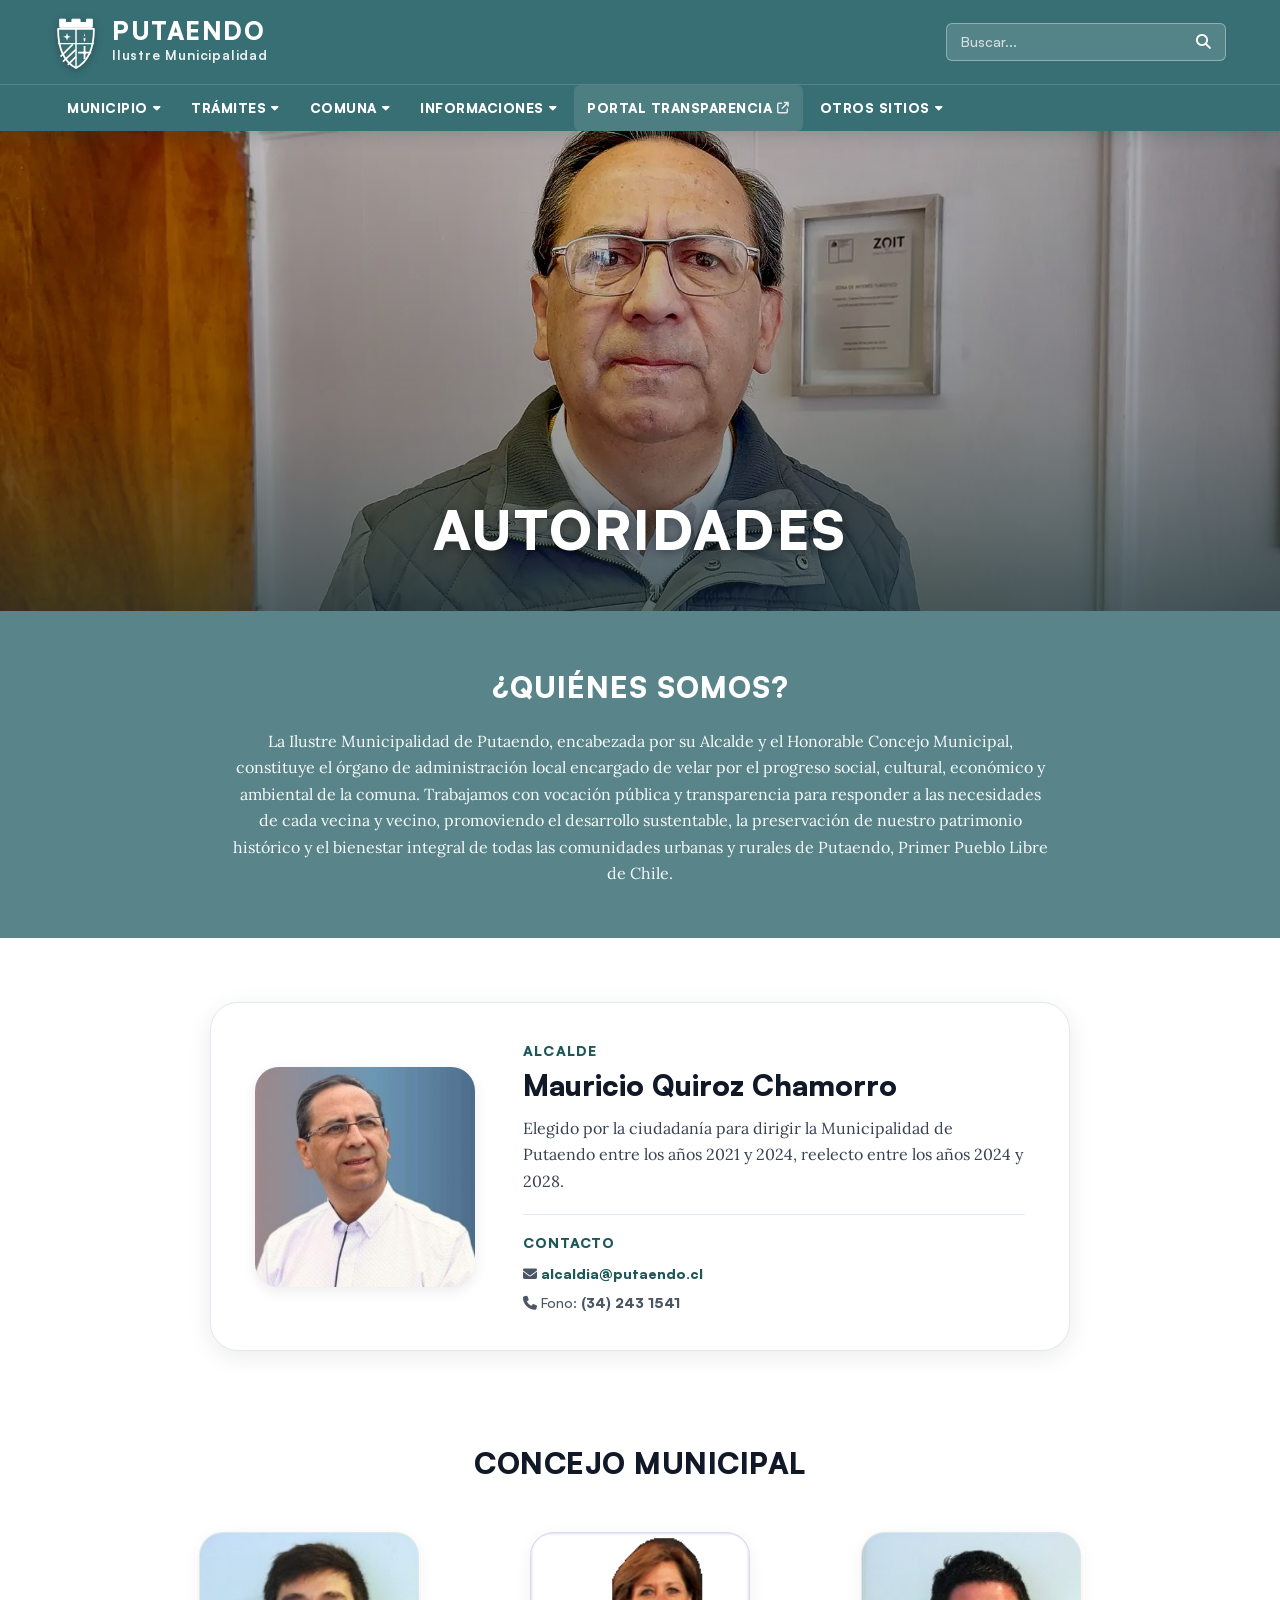
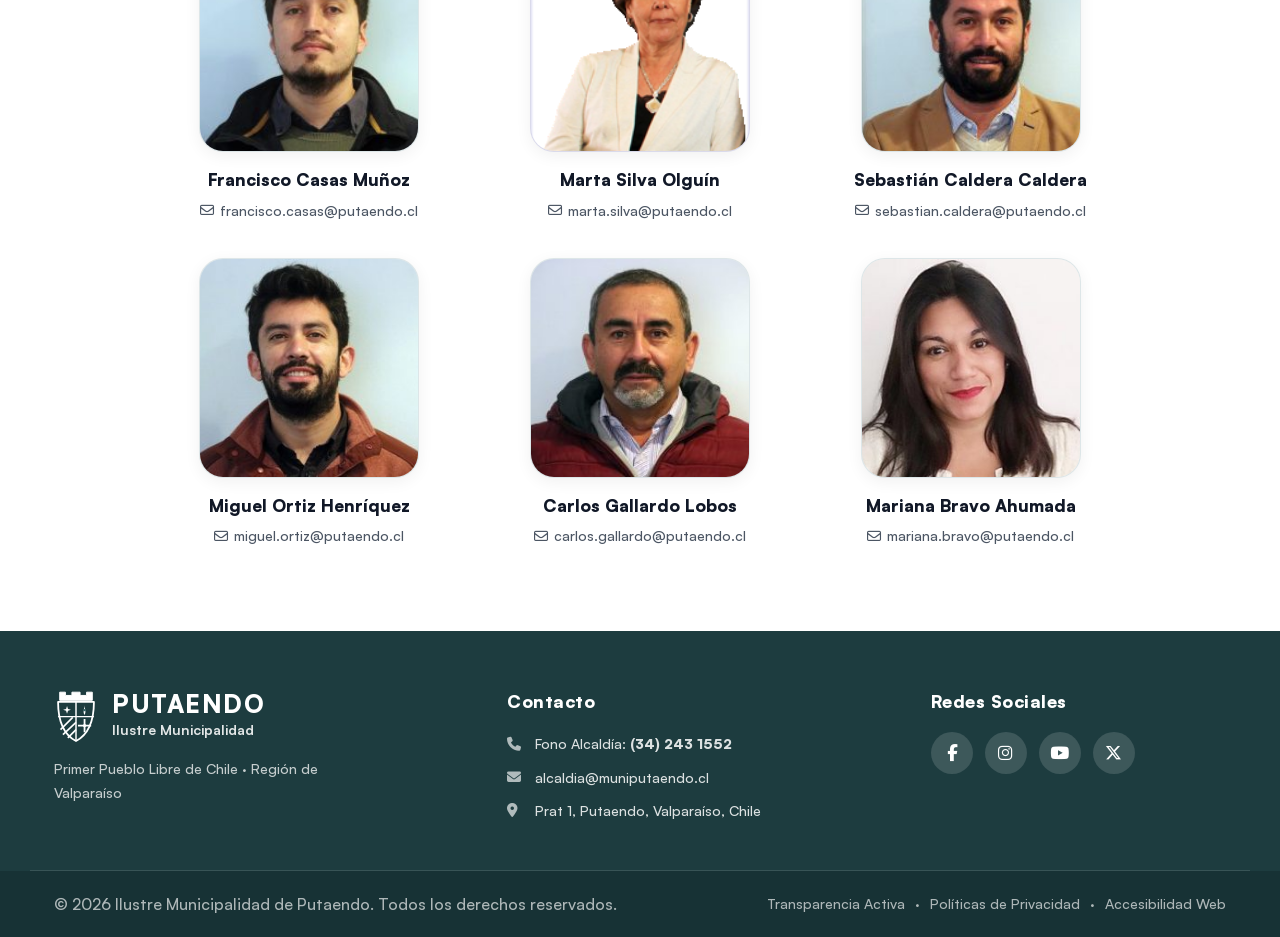
==== commit 3deb8feb: "cambios nuevos" ====
--- a/autoridades.html
+++ b/autoridades.html
@@ -80,13 +80,15 @@
                 <ul class="nav-list" id="nav-list">
                     <!-- Dropdown 1: MUNICIPIO -->
                     <li class="nav-item has-dropdown">
-                        <button class="nav-btn-link" aria-expanded="false" aria-haspopup="true">
+                        <a href="municipio.html" class="nav-btn-link" aria-expanded="false" aria-haspopup="true">
                             <span>MUNICIPIO</span>
                             <i class="fa-solid fa-caret-down dropdown-arrow" aria-hidden="true"></i>
-                        </button>
+                        </a>
                         <ul class="dropdown-menu">
-                            <li><a href="autoridades.html" class="dropdown-item">AUTORIDADES</a></li>
-                            <li><a href="autoridades.html#organigrama" class="dropdown-item"><span>ORGANIGRAMA</span> <span class="nav-badge-soon">Pr&oacute;ximamente</span></a></li>
+                            <li><a href="municipio.html" class="dropdown-item">MUNICIPIO</a></li>
+                            <li><a href="municipio.html#autoridades" class="dropdown-item">AUTORIDADES</a></li>
+                            <li><a href="municipio.html#organigrama" class="dropdown-item">ORGANIGRAMA</a></li>
+                            <li><a href="municipio.html#contacto" class="dropdown-item">CONTACTO</a></li>
                         </ul>
                     </li>
 
@@ -176,13 +178,12 @@
         <!-- =====================================================================
              1. BANNER HERO DE AUTORIDADES (CUBRE TODA LA PANTALLA)
              ===================================================================== -->
-        <section class="news-page-banner-section" aria-label="Cabecera Autoridades Comunales">
-            <div class="news-page-banner-full">
-                <img src="assets/banner-autoridades.png" alt="Autoridades de la Ilustre Municipalidad de Putaendo" class="news-page-banner-img authorities-banner-img">
-                <div class="news-banner-overlay">
-                    <div class="news-banner-badge">
-                        <h1 class="news-banner-title">AUTORIDADES</h1>
-                    </div>
+        <section class="comuna-hero-section" aria-label="Cabecera Autoridades Comunales">
+            <div class="comuna-hero-wrapper">
+                <img src="assets/autoridades/Banner_Autoridades.webp" alt="Autoridades de la Ilustre Municipalidad de Putaendo" class="comuna-hero-img comuna-hero-img--autoridades">
+                <div class="comuna-hero-overlay"></div>
+                <div class="comuna-hero-content">
+                    <h1 class="comuna-hero-title">AUTORIDADES</h1>
                 </div>
             </div>
         </section>
--- a/styles.css
+++ b/styles.css
@@ -5341,27 +5341,67 @@
     right: clamp(12px, 2.5vw, 36px);
 }
 
-/* 2. Intro Strip */
+/* 2. Intro Strip / Franja de Presentacion */
 .comuna-intro-strip {
-    background: linear-gradient(135deg, #235860 0%, #306c74 40%, #1f4f56 100%);
+    position: relative;
+    overflow: hidden;
+    background-color: #235860;
     color: #ffffff;
-    padding: clamp(28px, 4vw, 44px) 20px;
+    padding: clamp(38px, 5vw, 56px) 20px;
     text-align: center;
-    box-shadow: inset 0 2px 6px rgba(0, 0, 0, 0.12);
+    box-shadow: inset 0 2px 6px rgba(0, 0, 0, 0.15);
+}
+
+.comuna-intro-bg-wrapper {
+    position: absolute;
+    inset: 0;
+    width: 100%;
+    height: 100%;
+    z-index: 1;
+}
+
+.comuna-intro-bg-img {
+    width: 100%;
+    height: 100%;
+    object-fit: cover;
+    object-position: center;
+    display: block;
+}
+
+.comuna-intro-overlay {
+    position: absolute;
+    inset: 0;
+    background: linear-gradient(135deg, rgba(31, 79, 86, 0.45) 0%, rgba(35, 88, 96, 0.35) 50%, rgba(26, 68, 74, 0.5) 100%);
+    pointer-events: none;
 }
 
 .comuna-intro-container {
+    position: relative;
+    z-index: 2;
     max-width: 960px;
     margin: 0 auto;
 }
 
+.comuna-intro-title {
+    font-family: var(--font-heading);
+    font-size: clamp(1.4rem, 2.4vw, 1.95rem);
+    font-weight: 800;
+    color: #ffffff;
+    text-transform: uppercase;
+    letter-spacing: 0.05em;
+    margin: 0 0 16px 0;
+    text-shadow: 0 2px 6px rgba(0, 0, 0, 0.35);
+}
+
 .comuna-intro-text {
     font-family: var(--font-editorial);
-    font-size: clamp(0.95rem, 1.4vw, 1.15rem);
+    font-size: clamp(0.95rem, 1.35vw, 1.12rem);
     line-height: 1.8;
     color: #f1f8f9;
-    margin: 0;
+    margin: 0 auto;
+    max-width: 900px;
     letter-spacing: 0.01em;
+    text-shadow: 0 1px 4px rgba(0, 0, 0, 0.3);
 }
 
 /* 3. Accordion Section */
@@ -5387,6 +5427,11 @@
     user-select: none;
 }
 
+.comuna-hero-img--autoridades {
+    object-position: center 18% !important;
+}
+
+.comuna-accordion-img,
 .comuna-accordion-img-closed,
 .comuna-accordion-img-open {
     position: absolute;
@@ -5394,8 +5439,13 @@
     width: 100%;
     height: 100%;
     object-fit: cover;
-    object-position: center;
+    object-position: center 18%;
     transition: opacity 0.35s cubic-bezier(0.4, 0, 0.2, 1), transform 0.5s ease;
+}
+
+.comuna-accordion-img {
+    opacity: 1;
+    z-index: 1;
 }
 
 .comuna-accordion-img-closed {
@@ -5408,31 +5458,32 @@
     z-index: 2;
 }
 
-.comuna-accordion-header:hover .comuna-accordion-img-closed,
+.comuna-accordion-header:hover .comuna-accordion-img,
+.comuna-accordion-header:hover .comuna-accordion-header:hover .comuna-accordion-img-closed,
 .comuna-accordion-header:hover .comuna-accordion-img-open {
     transform: scale(1.02);
 }
 
 /* When accordion is open: crossfade image to show the #A6BEC1 typography */
 .comuna-accordion-item.is-open .comuna-accordion-img-closed {
-    opacity: 0;
+    opacity: 0 !important;
 }
 
 .comuna-accordion-item.is-open .comuna-accordion-img-open {
-    opacity: 1;
+    opacity: 1 !important;
 }
 
 .comuna-accordion-overlay {
     position: absolute;
     inset: 0;
-    background: rgba(0, 0, 0, 0.18);
+    background: rgba(0, 0, 0, 0.32);
     z-index: 3;
     pointer-events: none;
     transition: background 0.3s ease;
 }
 
 .comuna-accordion-header:hover .comuna-accordion-overlay {
-    background: rgba(0, 0, 0, 0.1);
+    background: rgba(0, 0, 0, 0.18);
 }
 
 .comuna-accordion-title {
@@ -5464,8 +5515,8 @@
 }
 
 .comuna-accordion-item.is-open .comuna-accordion-collapse {
-    max-height: 1000px;
-    opacity: 1;
+    max-height: 1200px !important;
+    opacity: 1 !important;
 }
 
 .comuna-accordion-content {
@@ -5575,3 +5626,112 @@
     box-shadow: 0 6px 16px rgba(23, 72, 80, 0.35);
     color: #ffffff;
 }
+
+/* ==========================================================================
+   15. PAGINA MUNICIPIO & CONTACTO INSTITUCIONAL (municipio.html)
+   ========================================================================== */
+
+/* Widget de Contacto Institucional */
+.municipio-contact-widget {
+    display: flex;
+    flex-wrap: wrap;
+    align-items: center;
+    justify-content: center;
+    gap: clamp(24px, 4vw, 48px);
+    margin-top: 36px;
+    text-align: left;
+}
+
+.municipio-schedule-card {
+    background-color: #ffffff;
+    border-radius: 8px;
+    overflow: hidden;
+    box-shadow: 0 4px 14px rgba(0, 0, 0, 0.06);
+    border: 1px solid #dbe6e8;
+    min-width: 280px;
+    max-width: 380px;
+    flex: 1 1 300px;
+}
+
+.municipio-schedule-header {
+    background-color: #21545d;
+    color: #ffffff;
+    padding: 11px 16px;
+    font-family: var(--font-heading);
+    font-size: 0.95rem;
+    font-weight: 800;
+    letter-spacing: 0.06em;
+    text-align: center;
+    text-transform: uppercase;
+}
+
+.municipio-schedule-body {
+    padding: 16px 20px;
+}
+
+.municipio-schedule-row {
+    padding: 8px 0;
+}
+
+.municipio-schedule-row:not(:last-child) {
+    border-bottom: 1px solid #e5ecee;
+}
+
+.municipio-schedule-day {
+    font-family: var(--font-heading);
+    font-size: 0.78rem;
+    font-weight: 800;
+    color: #174850;
+    letter-spacing: 0.05em;
+    text-transform: uppercase;
+    margin-bottom: 4px;
+}
+
+.municipio-schedule-hours {
+    font-family: var(--font-heading);
+    font-size: 0.92rem;
+    font-weight: 700;
+    color: #2c3e50;
+}
+
+.municipio-direct-info {
+    display: flex;
+    flex-direction: column;
+    gap: 16px;
+    min-width: 280px;
+    flex: 1 1 300px;
+}
+
+.municipio-direct-item {
+    display: flex;
+    align-items: center;
+    gap: 16px;
+}
+
+.municipio-direct-icon {
+    width: 44px;
+    height: 44px;
+    border-radius: 50%;
+    background-color: #21545d;
+    color: #ffffff;
+    display: flex;
+    align-items: center;
+    justify-content: center;
+    font-size: 1.15rem;
+    flex-shrink: 0;
+}
+
+.municipio-direct-text {
+    font-family: var(--font-heading);
+    font-size: 0.9rem;
+    font-weight: 800;
+    color: #174850;
+    letter-spacing: 0.03em;
+    text-transform: uppercase;
+    text-decoration: none;
+    transition: color 0.2s ease;
+}
+
+.municipio-direct-text:hover {
+    color: #2c6e7a;
+}
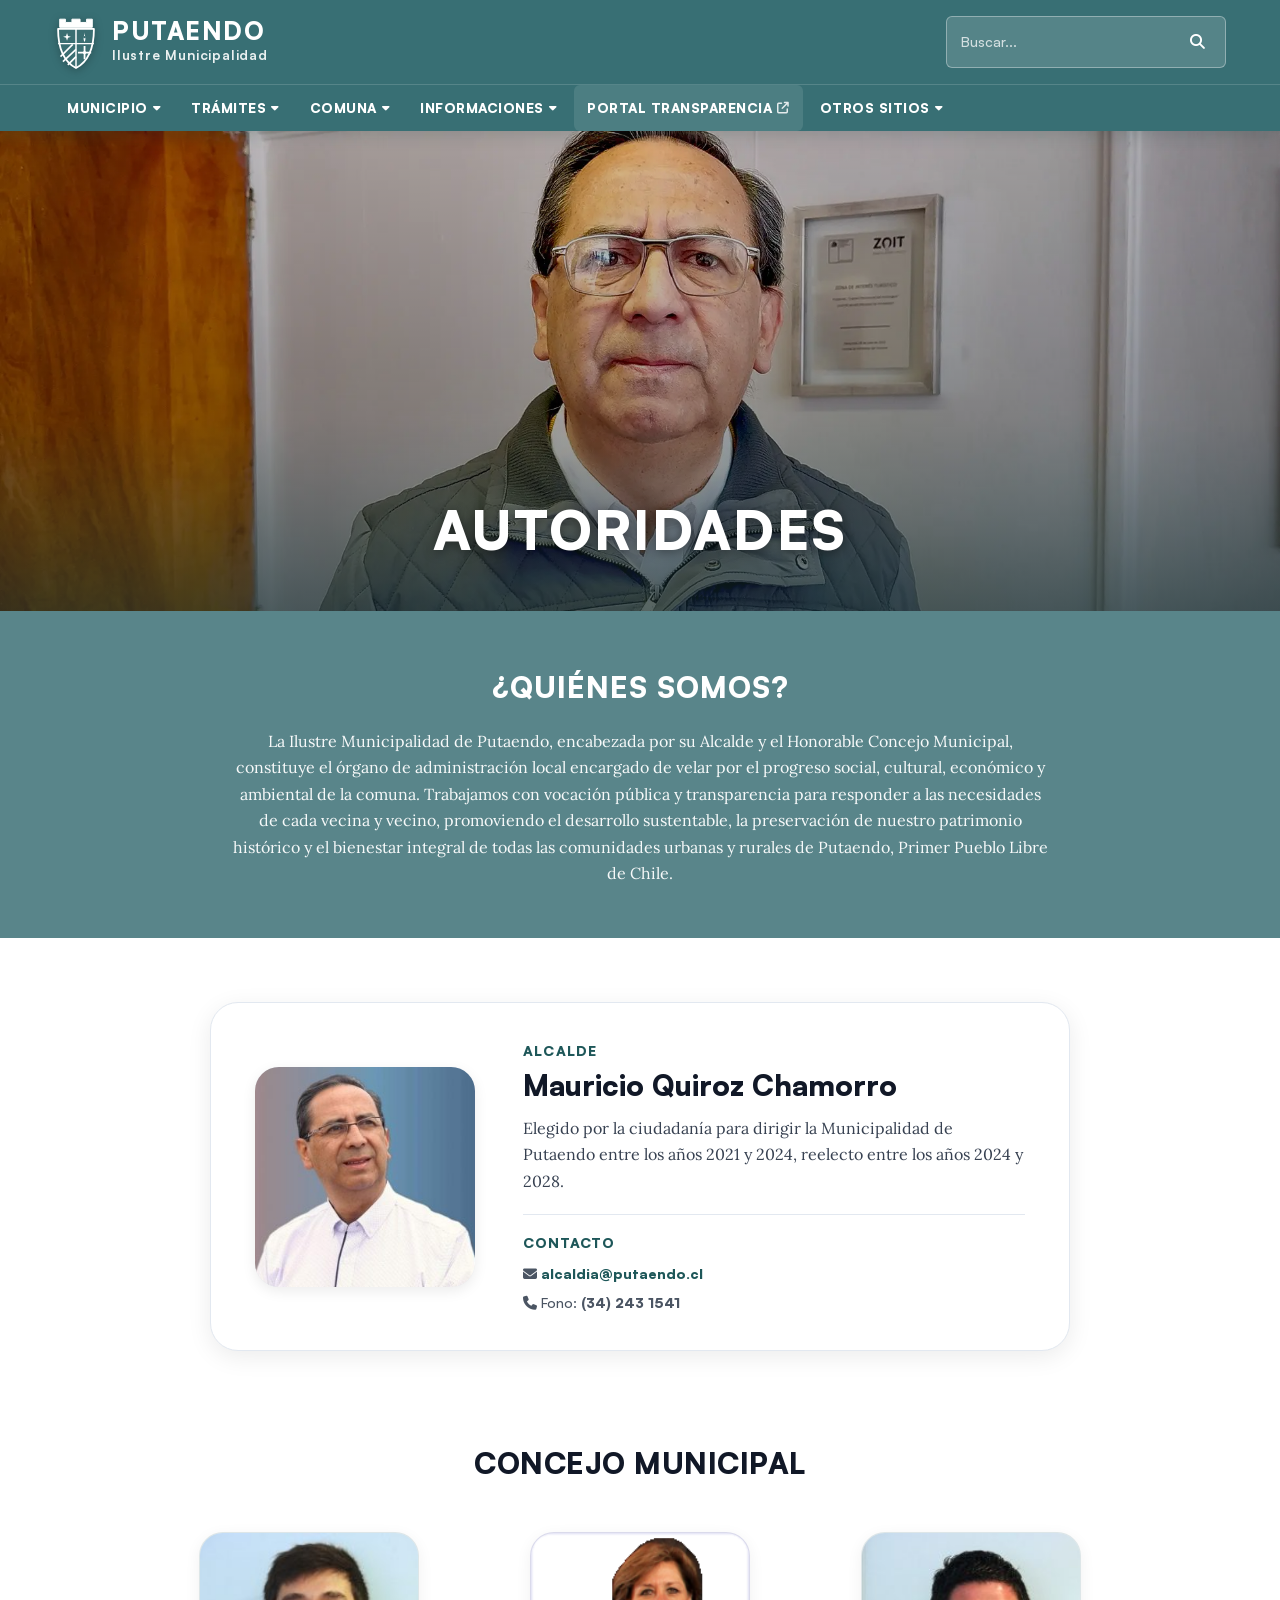
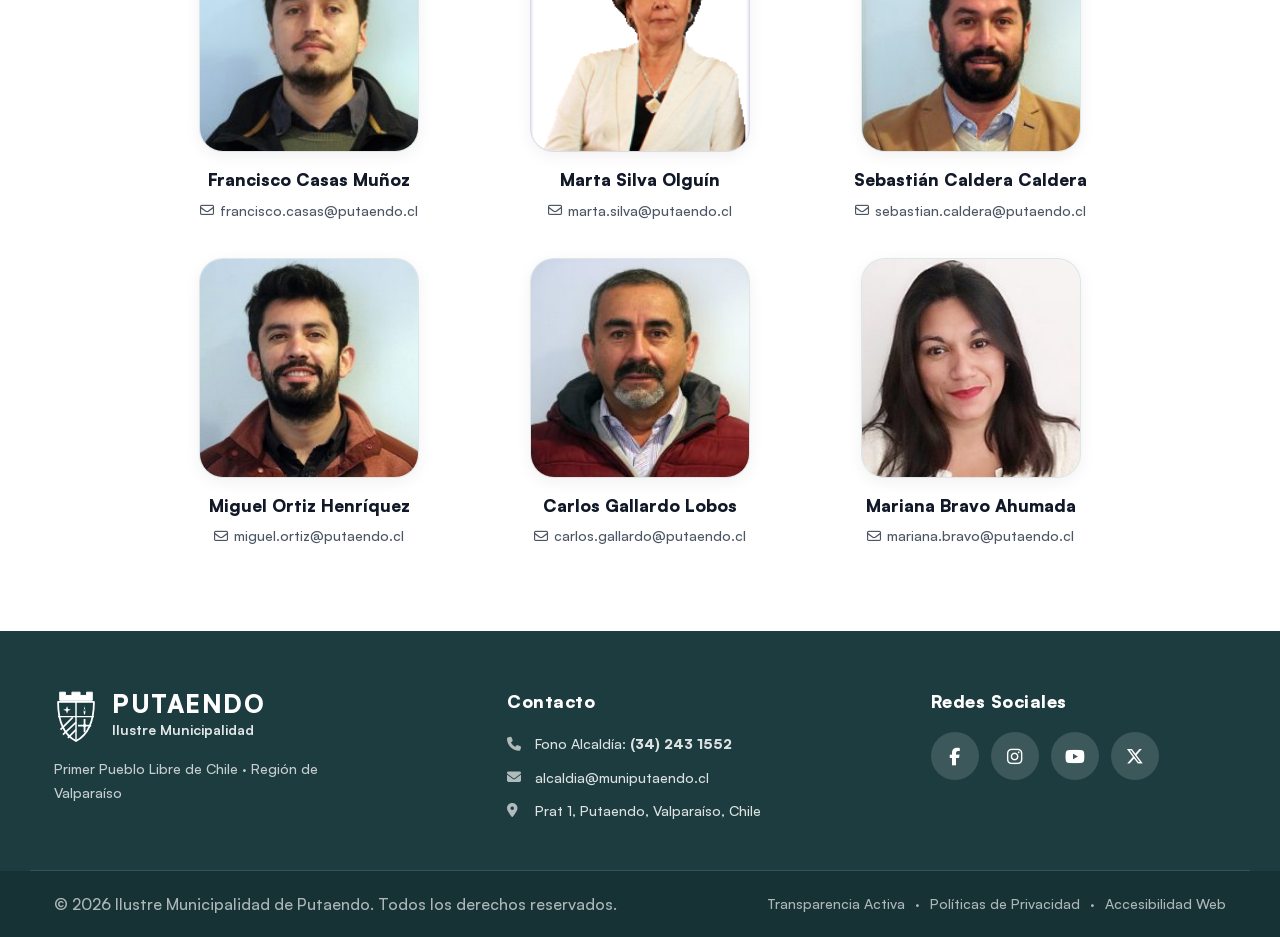
==== commit 8fd8c2d9: "nuevos cambios" ====
--- a/autoridades.html
+++ b/autoridades.html
@@ -6,17 +6,31 @@
     <title>Autoridades Comunales | Ilustre Municipalidad de Putaendo</title>
     <meta name="description" content="Conoce a las autoridades de la Ilustre Municipalidad de Putaendo: Alcalde Mauricio Quiroz Chamorro y el Honorable Concejo Municipal.">
     
-        <!-- Tipografias Oficiales Embebidas: Satoshi (UI y Lectura Rapida) + Lora (Lectura Prolongada) -->
+        
+    
+    <!-- Optimizacion PageSpeed: Preconnect anticipado para fuentes e iconos -->
     <link rel="preconnect" href="https://fonts.googleapis.com">
     <link rel="preconnect" href="https://fonts.gstatic.com" crossorigin>
-    <link href="https://api.fontshare.com/v2/css?f[]=satoshi@900,800,700,600,500,400&display=swap" rel="stylesheet">
-    <link href="https://fonts.googleapis.com/css2?family=Lora:ital,wght@0,400;0,500;0,600;0,700;1,400;1,600&display=swap" rel="stylesheet">
+    <link rel="preconnect" href="https://api.fontshare.com" crossorigin>
+    <link rel="preconnect" href="https://cdnjs.cloudflare.com" crossorigin>
+
+    <!-- Optimizacion PageSpeed: Preload de Imagen LCP Prioritaria -->
+    <link rel="preload" as="image" href="assets/autoridades/Banner_Autoridades.webp" fetchpriority="high">
+
+        <!-- Tipografias Oficiales: Carga Asincrona No Bloqueante (media="print" onload="this.media='all'") -->
+    <link rel="stylesheet" href="https://api.fontshare.com/v2/css?f%5B%5D=satoshi@900,800,700,600,500,400&amp;display=swap" media="print" onload="this.media='all'">
+    <noscript><link rel="stylesheet" href="https://api.fontshare.com/v2/css?f%5B%5D=satoshi@900,800,700,600,500,400&amp;display=swap"></noscript>
+    <link rel="stylesheet" href="https://fonts.googleapis.com/css2?family=Lora:ital,wght@0,400;0,500;0,600;0,700;1,400;1,600&amp;display=swap" media="print" onload="this.media='all'">
+    <noscript><link rel="stylesheet" href="https://fonts.googleapis.com/css2?family=Lora:ital,wght@0,400;0,500;0,600;0,700;1,400;1,600&amp;display=swap"></noscript>
     
-    <!-- Font Awesome Icons -->
-    <link rel="stylesheet" href="https://cdnjs.cloudflare.com/ajax/libs/font-awesome/6.5.1/css/all.min.css">
+    <!-- Font Awesome Icons: Carga Asincrona No Bloqueante -->
+    <link rel="stylesheet" href="https://cdnjs.cloudflare.com/ajax/libs/font-awesome/6.5.1/css/all.min.css" media="print" onload="this.media='all'">
+    <noscript><link rel="stylesheet" href="https://cdnjs.cloudflare.com/ajax/libs/font-awesome/6.5.1/css/all.min.css"></noscript>
     
-    <!-- Hoja de estilos principal -->
-    <link rel="stylesheet" href="styles.css">
+    <!-- Hoja de estilos principal minificada -->
+    <link rel="stylesheet" href="styles.min.css">
+
+
 </head>
 <body>
     <a href="#contenido-principal" class="skip-link">Saltar al contenido principal</a>
@@ -87,7 +101,7 @@
                         <ul class="dropdown-menu">
                             <li><a href="municipio.html" class="dropdown-item">MUNICIPIO</a></li>
                             <li><a href="municipio.html#autoridades" class="dropdown-item">AUTORIDADES</a></li>
-                            <li><a href="municipio.html#organigrama" class="dropdown-item">ORGANIGRAMA</a></li>
+                            <li><a href="municipio.html#organigrama" class="dropdown-item"><span>ORGANIGRAMA</span> <span class="nav-badge-soon">Pr&oacute;ximamente</span></a></li>
                             <li><a href="municipio.html#contacto" class="dropdown-item">CONTACTO</a></li>
                         </ul>
                     </li>
@@ -113,8 +127,8 @@
                         </a>
                         <ul class="dropdown-menu">
                             <li><a href="comuna.html" class="dropdown-item">CONOCE LA COMUNA</a></li>
-                            <li><a href="comuna.html#historia" class="dropdown-item">HISTORIA</a></li>
-                            <li><a href="comuna.html#turismo" class="dropdown-item">TURISMO</a></li>
+                            <li><a href="comuna.html#historia" class="dropdown-item"><span>HISTORIA</span> <span class="nav-badge-soon">Pr&oacute;ximamente</span></a></li>
+                            <li><a href="turismo.html" class="dropdown-item">TURISMO</a></li>
                         </ul>
                     </li>
 
@@ -125,6 +139,7 @@
                             <i class="fa-solid fa-caret-down dropdown-arrow" aria-hidden="true"></i>
                         </button>
                         <ul class="dropdown-menu">
+                            <li><a href="noticias.html" class="dropdown-item">NOTICIAS</a></li>
                             <li><a href="index.html#empleo" class="dropdown-item"><span>EMPLEO</span> <span class="nav-badge-soon">Pr&oacute;ximamente</span></a></li>
                             <li><a href="juntos-planificamos.html" class="dropdown-item">JUNTOS PLANIFICAMOS</a></li>
                         </ul>
@@ -145,7 +160,6 @@
                             <i class="fa-solid fa-caret-down dropdown-arrow" aria-hidden="true"></i>
                         </button>
                         <ul class="dropdown-menu">
-                            <li><a href="turismo.html" class="dropdown-item">TURISMO</a></li>
                             <li><a href="index.html#emprendedores" class="dropdown-item"><span>RED DE EMPRENDEDORES</span> <span class="nav-badge-soon">Pr&oacute;ximamente</span></a></li>
                         </ul>
                     </li>
@@ -180,7 +194,7 @@
              ===================================================================== -->
         <section class="comuna-hero-section" aria-label="Cabecera Autoridades Comunales">
             <div class="comuna-hero-wrapper">
-                <img src="assets/autoridades/Banner_Autoridades.webp" alt="Autoridades de la Ilustre Municipalidad de Putaendo" class="comuna-hero-img comuna-hero-img--autoridades">
+                <img src="assets/autoridades/Banner_Autoridades.webp" alt="Autoridades de la Ilustre Municipalidad de Putaendo"   class="comuna-hero-img comuna-hero-img--autoridades" width="1920" height="1080" loading="eager" fetchpriority="high" decoding="async">
                 <div class="comuna-hero-overlay"></div>
                 <div class="comuna-hero-content">
                     <h1 class="comuna-hero-title">AUTORIDADES</h1>
@@ -211,7 +225,7 @@
                 <div class="mayor-card">
                     <!-- Casilla / Espacio para la foto del Alcalde -->
                     <div class="mayor-photo-slot">
-                        <img src="assets/autoridades/alcalde-quiroz.jpg" alt="Alcalde Mauricio Quiroz Chamorro" class="mayor-img">
+                        <img src="assets/autoridades/alcalde-quiroz.jpg" alt="Alcalde Mauricio Quiroz Chamorro"   class="mayor-img" width="400" height="400" loading="lazy" decoding="async">
                     </div>
                     <!-- Información y Contacto del Alcalde -->
                     <div class="mayor-info">
@@ -254,7 +268,7 @@
                     <!-- Casilla 1: Francisco Casas Muñoz -->
                     <div class="council-card">
                         <div class="council-photo-slot">
-                            <img src="assets/autoridades/concejal-casas.jpg" alt="Concejal Francisco Casas Muñoz" class="council-img">
+                            <img src="assets/autoridades/concejal-casas.jpg" alt="Concejal Francisco Casas Muñoz"   class="council-img" width="400" height="400" loading="lazy" decoding="async">
                         </div>
                         <div class="council-card-body">
                             <h3 class="council-name">Francisco Casas Muñoz</h3>
@@ -268,7 +282,7 @@
                     <!-- Casilla 2: Marta Silva Olguín -->
                     <div class="council-card">
                         <div class="council-photo-slot council-photo-slot-lilac">
-                            <img src="assets/autoridades/concejala-silva.png" alt="Concejala Marta Silva Olguín" class="council-img">
+                            <img src="assets/autoridades/concejala-silva.png" alt="Concejala Marta Silva Olguín"   class="council-img" width="400" height="400" loading="lazy" decoding="async">
                         </div>
                         <div class="council-card-body">
                             <h3 class="council-name">Marta Silva Olguín</h3>
@@ -282,7 +296,7 @@
                     <!-- Casilla 3: Sebastián Caldera Caldera -->
                     <div class="council-card">
                         <div class="council-photo-slot">
-                            <img src="assets/autoridades/concejal-caldera.jpg" alt="Concejal Sebastián Caldera Caldera" class="council-img">
+                            <img src="assets/autoridades/concejal-caldera.jpg" alt="Concejal Sebastián Caldera Caldera"   class="council-img" width="400" height="400" loading="lazy" decoding="async">
                         </div>
                         <div class="council-card-body">
                             <h3 class="council-name">Sebastián Caldera Caldera</h3>
@@ -296,7 +310,7 @@
                     <!-- Casilla 4: Miguel Ortiz Henríquez -->
                     <div class="council-card">
                         <div class="council-photo-slot">
-                            <img src="assets/autoridades/concejal-ortiz.jpg" alt="Concejal Miguel Ortiz Henríquez" class="council-img">
+                            <img src="assets/autoridades/concejal-ortiz.jpg" alt="Concejal Miguel Ortiz Henríquez"   class="council-img" width="400" height="400" loading="lazy" decoding="async">
                         </div>
                         <div class="council-card-body">
                             <h3 class="council-name">Miguel Ortiz Henríquez</h3>
@@ -310,7 +324,7 @@
                     <!-- Casilla 5: Carlos Gallardo Lobos -->
                     <div class="council-card">
                         <div class="council-photo-slot">
-                            <img src="assets/autoridades/concejal-gallardo.jpg" alt="Concejal Carlos Gallardo Lobos" class="council-img">
+                            <img src="assets/autoridades/concejal-gallardo.jpg" alt="Concejal Carlos Gallardo Lobos"   class="council-img" width="400" height="400" loading="lazy" decoding="async">
                         </div>
                         <div class="council-card-body">
                             <h3 class="council-name">Carlos Gallardo Lobos</h3>
@@ -324,7 +338,7 @@
                     <!-- Casilla 6: Mariana Bravo Ahumada -->
                     <div class="council-card">
                         <div class="council-photo-slot">
-                            <img src="assets/autoridades/concejala-bravo.jpg" alt="Concejala Mariana Bravo Ahumada" class="council-img">
+                            <img src="assets/autoridades/concejala-bravo.jpg" alt="Concejala Mariana Bravo Ahumada"   class="council-img" width="400" height="400" loading="lazy" decoding="async">
                         </div>
                         <div class="council-card-body">
                             <h3 class="council-name">Mariana Bravo Ahumada</h3>
@@ -431,6 +445,6 @@
         </div>
     </footer>
 
-    <script src="script.js"></script>
+    <script src="script.min.js" defer></script>
 </body>
 </html>
--- a/styles.min.css
+++ b/styles.min.css
@@ -0,0 +1 @@
+@font-face{font-family:'Satoshi';src:url('fonts/Satoshi-Regular.woff2') format('woff2'),url('https://cdn.fontshare.com/wf/P2LQKHE6KA6ZP4AAGN72KDWMHH6ZH3TA/ZC32TK2P7FPS5GFTL46EU6KQJA24ZYDB/7AHDUZ4A7LFLVFUIFSARGIWCRQJHISQP.woff2') format('woff2');font-weight:400;font-style:normal;font-display:swap}@font-face{font-family:'Satoshi';src:url('fonts/Satoshi-Medium.woff2') format('woff2'),url('https://cdn.fontshare.com/wf/LAFFD4SDUCDVQEXFPDC7C53EQ4ZELWQI/PXCT3G6LO6ICM5I3NTYENYPWJAECAWDD/GHM6WVH6MILNYOOCXHXB5GTSGNTMGXZR.woff2') format('woff2');font-weight:500;font-style:normal;font-display:swap}@font-face{font-family:'Satoshi';src:url('fonts/Satoshi-Bold.woff2') format('woff2'),url('https://cdn.fontshare.com/wf/NHPGVFYUXYXE33DZ75OIT4JFGHITX5PE/PSUTMASCDJTVPERDYJZPN23BVUFUCQIF/J64QX5IPOHK56I2KYUNBQ5M2XWZEYKYX.woff2') format('woff2');font-weight:700;font-style:normal;font-display:swap}@font-face{font-family:'Satoshi';src:url('fonts/Satoshi-Black.woff2') format('woff2'),url('https://cdn.fontshare.com/wf/4H5L27GEX7G7W26T2G7W7M2T43A3K26W/4Z5N36CZX4A2BNC747W26K27W743A3K2/7Z4N36CZX4A2BNC747W26K27W743A3K2.woff2') format('woff2');font-weight:800 900;font-style:normal;font-display:swap}@font-face{font-family:'Lora';src:url('fonts/Lora-Regular.ttf') format('truetype'),url('https://fonts.gstatic.com/s/lora/v37/0QIvMX1D_JOuMwr7Iw.woff2') format('woff2');font-weight:400;font-style:normal;font-display:swap}@font-face{font-family:'Lora';src:url('fonts/Lora-Medium.ttf') format('truetype'),url('https://fonts.gstatic.com/s/lora/v37/0QIvMX1D_JOuMwr7Iw.woff2') format('woff2');font-weight:500;font-style:normal;font-display:swap}@font-face{font-family:'Lora';src:url('fonts/Lora-SemiBold.ttf') format('truetype'),url('https://fonts.gstatic.com/s/lora/v37/0QIvMX1D_JOuMwr7Iw.woff2') format('woff2');font-weight:600;font-style:normal;font-display:swap}@font-face{font-family:'Lora';src:url('fonts/Lora-Bold.ttf') format('truetype'),url('https://fonts.gstatic.com/s/lora/v37/0QIvMX1D_JOuMwr7Iw.woff2') format('woff2');font-weight:700;font-style:normal;font-display:swap}@font-face{font-family:'Lora';src:url('fonts/Lora-Italic.ttf') format('truetype'),url('https://fonts.gstatic.com/s/lora/v37/0QI8MX1D_JOuMw_hLdO6T2wV9KnW-MoFkqg.ttf') format('truetype');font-weight:400;font-style:italic;font-display:swap}:root{--color-primary:#386f74;--color-primary-dark:#264e52;--color-primary-deep:#1d3c3f;--color-primary-light:#4c8388;--color-primary-soft:#e8f2f3;--color-accent:#e59934;--color-accent-hover:#cb8326;--color-bg:#f8fafb;--color-surface:#ffffff;--color-border:#e2e8f0;--color-border-dark:#cbd5e1;--color-text-main:#1f2937;--color-text-muted:#596775;--color-text-light:#94a3b8;--color-white:#ffffff;--font-heading:'Satoshi','Plus Jakarta Sans',system-ui,-apple-system,BlinkMacSystemFont,'Segoe UI',Roboto,sans-serif;--font-body:'Satoshi','Plus Jakarta Sans',system-ui,-apple-system,BlinkMacSystemFont,'Segoe UI',Roboto,sans-serif;--font-ui:'Satoshi','Plus Jakarta Sans',system-ui,-apple-system,BlinkMacSystemFont,'Segoe UI',Roboto,sans-serif;--font-editorial:'Lora',Georgia,'Times New Roman',serif;--font-prolonged:'Lora',Georgia,'Times New Roman',serif;--shadow-sm:0 2px 4px rgba(0,0,0,0.04);--shadow-md:0 4px 12px rgba(0,0,0,0.08);--shadow-lg:0 10px 25px rgba(0,0,0,0.10);--shadow-xl:0 20px 35px rgba(0,0,0,0.14);--radius-sm:6px;--radius-md:10px;--radius-lg:16px;--radius-full:9999px;--transition-fast:0.2s cubic-bezier(0.4,0,0.2,1);--transition-base:0.3s cubic-bezier(0.4,0,0.2,1);--transition-smooth:0.4s cubic-bezier(0.16,1,0.3,1)}*,*::before,*::after{margin:0;padding:0;box-sizing:border-box}html{scroll-behavior:smooth;font-size:16px}body{font-family:var(--font-body);color:var(--color-text-main);background-color:var(--color-bg);line-height:1.6;-webkit-font-smoothing:antialiased;-moz-osx-font-smoothing:grayscale;min-height:100vh;display:flex;flex-direction:column}img{max-width:100%;height:auto;display:block}a{color:inherit;text-decoration:none;transition:color var(--transition-fast)}button{font-family:inherit;cursor:pointer;border:none;background:none}ul,ol{list-style:none}h1,h2,h3,h4,h5,h6,button,input,select,textarea,nav,header,footer,table,th,td,.brand-name,.brand-title,.brand-sub,.brand-subtitle,.nav-link,.nav-btn-link,.dropdown-item,.search-input,.search-btn,.btn,.service-card-title,.pago-card-title,.banner-capsule,.pagos-hero-capsule,.pagos-hero-title,.kicker,.article-kicker,.byline-author-label,.byline-author-name,.byline-date,.news-portal-date,.news-portal-title,.news-portal-link,.news-card-title,.btn-more-news,.footer-col-title,.footer-title,.footer-subtitle,.footer-bottom-bar,.footer-legal-links,.breadcrumb-list,.breadcrumb-item,.breadcrumb-current,.tab-btn,.month-nav-label,.route-card-title,.mayor-name,.mayor-role-badge,.council-name,.council-role,.table-head,.badge,.tag{font-family:var(--font-heading)}p,blockquote,.reading-text,.prolonged-reading,.article-body-editorial,.article-body-editorial p,.article-body-editorial li,.article-lead-editorial,.article-quote-box,.news-portal-excerpt,.news-card-summary,.news-desc,.news-portal-desc,.slide-summary,.tourism-intro-text,.route-card-desc,.modal-route-desc,.history-content p,.about-authorities-text,.authority-bio,.mayor-speech,.requisito-desc,.step-desc,.faq-answer,.tramite-note,.info-alert-text{font-family:var(--font-editorial)}.service-card-desc,.footer-motto,.footer-col-contact li span,.footer-bottom-bar p,.footer-bottom-container p,.brand-sub,.brand-subtitle,.search-results-dropdown p,.byline-date,.route-card-meta span{font-family:var(--font-heading) !important}.container{width:100%;max-width:1220px;margin-left:auto;margin-right:auto;padding-left:24px;padding-right:24px}.skip-link{position:absolute;top:-50px;left:20px;background:var(--color-primary-dark);color:var(--color-white);padding:10px 18px;z-index:9999;border-radius:var(--radius-sm);font-weight:600;transition:top var(--transition-fast)}.skip-link:focus{top:20px}.visually-hidden{position:absolute;width:1px;height:1px;padding:0;margin:-1px;overflow:hidden;clip:rect(0,0,0,0);white-space:nowrap;border:0}.header{background-color:var(--color-primary);position:sticky;top:0;z-index:1000;box-shadow:0 4px 15px rgba(29,60,63,0.18)}.top-bar{padding:14px 0;border-bottom:1px solid rgba(255,255,255,0.15)}.top-bar-container{display:flex;align-items:center;justify-content:space-between;gap:20px}.brand-logo{display:inline-flex;align-items:center;text-decoration:none;color:var(--color-white)}.brand-logo-content{display:flex;align-items:center;gap:14px}.muni-shield{width:44px;height:56px;flex-shrink:0;filter:drop-shadow(0 2px 4px rgba(0,0,0,0.25))}.brand-text{display:flex;flex-direction:column}.brand-name,.brand-title{font-family:var(--font-heading);font-size:1.55rem;font-weight:800;letter-spacing:1.5px;color:var(--color-white);line-height:1.1}.brand-sub,.brand-subtitle{font-family:var(--font-body);font-size:0.85rem;font-weight:500;letter-spacing:0.8px;color:rgba(255,255,255,0.9)}.search-wrapper,.header-search{position:relative;width:100%;max-width:280px}.search-form{display:flex;align-items:center;background-color:rgba(255,255,255,0.15);border:1px solid rgba(255,255,255,0.35);border-radius:var(--radius-sm);padding:3px 6px 3px 14px;transition:all var(--transition-fast)}.search-form:focus-within{background-color:var(--color-white);border-color:var(--color-white);box-shadow:0 0 0 3px rgba(255,255,255,0.3)}.search-form:focus-within .search-input{color:var(--color-text-main)}.search-form:focus-within .search-btn{color:var(--color-primary)}.search-input{width:100%;border:none;background:transparent;color:var(--color-white);font-size:0.9rem;padding:6px 0;outline:none;font-family:inherit}.search-input::placeholder{color:rgba(255,255,255,0.75)}.search-form:focus-within .search-input::placeholder{color:var(--color-text-muted)}.search-btn{color:var(--color-white);padding:8px 10px;min-width:44px;min-height:44px;font-size:0.95rem;display:flex;align-items:center;justify-content:center;border:none;background:transparent;cursor:pointer;transition:color var(--transition-fast)}.search-btn:hover{color:var(--color-accent)}.search-results-dropdown{position:absolute;top:calc(100% + 8px);right:0;width:320px;background-color:var(--color-white);border-radius:var(--radius-md);box-shadow:var(--shadow-xl);border:1px solid var(--color-border);max-height:380px;overflow-y:auto;z-index:1100;display:none;padding:8px 0}.search-results-dropdown.is-open{display:block;animation:fadeInDown 0.2s ease-out}.search-result-item{display:block;padding:10px 16px;color:var(--color-text-main);font-size:0.88rem;border-bottom:1px solid var(--color-border);transition:background-color var(--transition-fast)}.search-result-item:hover,.search-result-item:focus{background-color:var(--color-primary-soft);color:var(--color-primary)}.search-result-type{font-size:0.75rem;text-transform:uppercase;font-weight:700;color:var(--color-primary);margin-bottom:2px}.mobile-toggle{display:none;flex-direction:column;justify-content:center;align-items:center;gap:5px;width:48px;height:48px;min-width:48px;min-height:48px;cursor:pointer;background:transparent;border:none;padding:10px 9px;box-sizing:border-box;z-index:1050}.hamburger-bar{display:block;height:3px;width:28px;background-color:var(--color-white);border-radius:3px;transition:all var(--transition-fast)}.mobile-toggle.is-active .hamburger-bar:nth-child(1){transform:translateY(8px) rotate(45deg)}.mobile-toggle.is-active .hamburger-bar:nth-child(2){opacity:0}.mobile-toggle.is-active .hamburger-bar:nth-child(3){transform:translateY(-8px) rotate(-45deg)}.main-nav{background-color:var(--color-primary)}.nav-list{display:flex;align-items:center;justify-content:flex-start;gap:4px;flex-wrap:wrap}.nav-item{position:relative}.nav-btn-link,.nav-link{display:inline-flex;align-items:center;gap:5px;padding:12px 13px;color:var(--color-white);font-family:var(--font-heading);font-size:0.84rem;font-weight:700;letter-spacing:0.5px;text-transform:uppercase;border-radius:var(--radius-sm);transition:all var(--transition-fast);white-space:nowrap}.nav-btn-link:hover,.nav-link:hover,.nav-item.is-open>.nav-btn-link{background-color:var(--color-primary-dark);color:var(--color-white)}.dropdown-arrow{font-size:0.75rem;transition:transform var(--transition-fast)}.nav-item.is-open .dropdown-arrow{transform:rotate(180deg)}.nav-link-highlight{background-color:rgba(255,255,255,0.1)}.external-icon{font-size:0.75rem;opacity:0.85}.dropdown-menu{position:absolute;top:100%;left:0;min-width:250px;background-color:var(--color-primary-dark);box-shadow:0 10px 25px rgba(0,0,0,0.25);border-radius:0 0 var(--radius-sm) var(--radius-sm);overflow:hidden;opacity:0;visibility:hidden;transform:translateY(8px);transition:opacity 0.2s cubic-bezier(0.16,1,0.3,1),transform 0.2s cubic-bezier(0.16,1,0.3,1),visibility 0.2s;z-index:1020;border-top:2px solid rgba(255,255,255,0.2);pointer-events:none}.dropdown-menu::before{content:'';position:absolute;top:-10px;left:0;right:0;height:10px;background:transparent}.nav-item:hover>.dropdown-menu,.nav-item.is-open>.dropdown-menu{opacity:1;visibility:visible;transform:translateY(0);pointer-events:auto}.nav-item:hover .dropdown-arrow,.nav-item.is-open .dropdown-arrow{transform:rotate(180deg)}.nav-item:hover>.nav-btn-link,.nav-item.is-open>.nav-btn-link{background-color:var(--color-primary-dark);color:var(--color-white)}.dropdown-item{display:block;padding:12px 18px;color:var(--color-white);font-size:0.82rem;font-weight:700;letter-spacing:0.5px;text-transform:uppercase;border-bottom:1px solid rgba(255,255,255,0.08);transition:all var(--transition-fast)}.dropdown-item:hover,.dropdown-item:focus{background-color:#1e3e42;padding-left:22px;color:var(--color-white)}.scroll-dots-btn{display:none;align-items:center;justify-content:center;width:48px;height:48px;min-width:48px;min-height:48px;border-radius:6px;background-color:rgba(255,255,255,0.18);color:#ffffff;border:1px solid rgba(255,255,255,0.3);font-size:1.25rem;cursor:pointer;transition:all 0.2s cubic-bezier(0.16,1,0.3,1);flex-shrink:0;margin-left:12px}.scroll-dots-btn:hover{background-color:rgba(255,255,255,0.32);transform:scale(1.05)}.scroll-dots-btn.is-active{background-color:var(--color-accent);border-color:var(--color-accent);color:#ffffff}.nav-item-scrolled-search{display:none;position:relative;margin-left:6px}.scrolled-search-btn{display:inline-flex;align-items:center;justify-content:center;width:36px;height:36px;border-radius:6px;background-color:rgba(255,255,255,0.2);border:1px solid rgba(255,255,255,0.3);color:#ffffff;font-size:0.95rem;cursor:pointer;transition:all 0.2s ease}.scrolled-search-btn:hover{background-color:rgba(255,255,255,0.35)}.scrolled-search-popover{position:absolute;top:calc(100% + 10px);right:0;width:260px;background-color:var(--color-primary-dark);padding:8px 10px;border-radius:8px;box-shadow:0 10px 25px rgba(0,0,0,0.3);border:1px solid rgba(255,255,255,0.2);display:none;align-items:center;gap:8px;z-index:1050}.scrolled-search-popover.is-open{display:flex}.scrolled-search-field{flex-grow:1;background-color:rgba(255,255,255,0.15);border:1px solid rgba(255,255,255,0.35);border-radius:4px;padding:6px 10px;color:#ffffff;font-family:var(--font-heading);font-size:0.88rem;outline:none}.scrolled-search-field::placeholder{color:rgba(255,255,255,0.7)}.scrolled-search-submit{background:var(--color-accent);color:#132d30;font-weight:700;border:none;border-radius:4px;padding:8px 14px;min-height:40px;font-size:0.88rem;cursor:pointer}.header--scrolled{box-shadow:0 6px 20px rgba(18,42,45,0.28)}.header--scrolled .top-bar{padding:8px 0;border-bottom:none}.header--scrolled .brand-sub,.header--scrolled .brand-subtitle{display:none !important}.header--scrolled .brand-name,.header--scrolled .brand-title{font-size:1.35rem}.header--scrolled .muni-shield{width:34px;height:44px}.header--scrolled .search-wrapper{display:none !important}.header--scrolled .scroll-dots-btn{display:inline-flex}.header--scrolled .main-nav{display:none}.header--scrolled.scrolled-menu-open .main-nav{display:block;animation:fadeInSlideNav 0.25s cubic-bezier(0.16,1,0.3,1) forwards;border-top:1px solid rgba(255,255,255,0.12)}.header--scrolled.scrolled-menu-open .nav-list{justify-content:flex-end;padding:4px 0 6px 0}.header--scrolled.scrolled-menu-open .nav-item-scrolled-search{display:inline-flex;align-items:center}.header--scrolled.scrolled-menu-open .nav-link-highlight{display:none !important}@keyframes fadeInSlideNav{from{opacity:0;transform:translateY(-6px)}to{opacity:1;transform:translateY(0)}}.hero-slider-section{position:relative;width:100%;margin:0;padding:0;background-color:#17383c;overflow:hidden}.slider-viewport{position:relative;width:100%;min-height:520px;height:560px;overflow:hidden;background-color:#1a3e42;border-radius:0;box-shadow:none}.slide-item{position:absolute;top:0;left:0;width:100%;height:100%;opacity:0;visibility:hidden;transition:opacity 0.6s cubic-bezier(0.4,0,0.2,1),visibility 0.6s cubic-bezier(0.4,0,0.2,1);z-index:1}.slide-item.active{opacity:1;visibility:visible;z-index:2}.slide-bg-wrapper{position:absolute;top:0;left:0;width:100%;height:100%;overflow:hidden;z-index:1}.slide-bg-img{width:100%;height:100%;object-fit:cover;object-position:center;filter:brightness(0.92);transform:scale(1);transition:transform 7s ease-out}.slide-item.active .slide-bg-img{transform:scale(1.05)}.slide-overlay-gradient{position:absolute;top:0;left:0;width:100%;height:100%;background:linear-gradient( 90deg,rgba(19,45,48,0.94) 0%,rgba(19,45,48,0.84) 45%,rgba(19,45,48,0.40) 75%,rgba(19,45,48,0.15) 100% )}.slide-content-container{position:relative;z-index:3;height:100%;display:flex;align-items:center;padding-top:30px;padding-bottom:50px}.slide-floating-card{background:rgba(255,255,255,0.96);backdrop-filter:blur(12px);-webkit-backdrop-filter:blur(12px);padding:36px 42px;border-radius:var(--radius-md);max-width:640px;box-shadow:0 16px 38px rgba(0,0,0,0.28);border:1px solid rgba(255,255,255,0.85);animation:slideCardIn 0.55s ease-out}@keyframes slideCardIn{from{opacity:0;transform:translateY(16px)}to{opacity:1;transform:translateY(0)}}.slide-card-header{display:flex;align-items:center;gap:12px;margin-bottom:14px;flex-wrap:wrap}.slide-badge{display:inline-flex;align-items:center;gap:7px;background-color:var(--color-primary);color:var(--color-white);font-size:0.76rem;font-weight:700;letter-spacing:0.6px;text-transform:uppercase;padding:6px 14px;border-radius:var(--radius-full)}.slide-badge i{font-size:0.78rem}.slide-date{font-size:0.84rem;font-weight:600;color:var(--color-text-muted)}.slide-title{font-family:var(--font-heading);font-size:1.65rem;font-weight:800;color:#111827;line-height:1.25;margin-bottom:14px;letter-spacing:-0.2px}.slide-summary{color:#374151;font-size:0.96rem;line-height:1.55;margin-bottom:24px;display:-webkit-box;-webkit-line-clamp:3;-webkit-box-orient:vertical;overflow:hidden}.slide-action-box{display:flex;align-items:center;justify-content:flex-start}.slide-cta-btn{display:inline-flex;align-items:center;gap:10px;background-color:var(--color-primary);color:var(--color-white);font-family:var(--font-heading);font-size:0.94rem;font-weight:700;padding:11px 24px;border-radius:var(--radius-sm);transition:all var(--transition-fast);box-shadow:0 4px 14px rgba(30,87,89,0.28)}.slide-cta-btn:hover{background-color:var(--color-primary-dark);transform:translateX(4px);box-shadow:0 6px 18px rgba(30,87,89,0.38);color:var(--color-white)}.slider-arrow{position:absolute;top:50%;transform:translateY(-50%);width:48px;height:48px;min-width:48px;min-height:48px;background-color:rgba(255,255,255,0.88);color:var(--color-primary-dark);border-radius:var(--radius-full);display:flex;align-items:center;justify-content:center;font-size:1.15rem;z-index:20;transition:all var(--transition-fast);backdrop-filter:blur(8px);box-shadow:0 4px 14px rgba(0,0,0,0.22);border:1px solid rgba(255,255,255,0.5)}.slider-arrow:hover{background-color:var(--color-white);color:var(--color-primary);transform:translateY(-50%) scale(1.08);box-shadow:0 6px 20px rgba(0,0,0,0.3)}.slider-arrow-prev{left:24px}.slider-arrow-next{right:24px}.slider-dots{position:absolute;bottom:22px;left:0;width:100%;display:flex;align-items:center;justify-content:center;gap:14px;z-index:20;margin-top:0}.dot-btn{position:relative;width:12px;height:12px;border-radius:var(--radius-full);background-color:rgba(255,255,255,0.5);border:none;padding:0;cursor:pointer;transition:all var(--transition-fast);box-shadow:0 2px 4px rgba(0,0,0,0.2)}.dot-btn::before{content:'';position:absolute;top:50%;left:50%;transform:translate(-50%,-50%);min-width:44px;min-height:44px;width:44px;height:44px}.dot-btn:hover{background-color:rgba(255,255,255,0.85)}.dot-btn.active{background-color:var(--color-white);width:34px;border-radius:6px;box-shadow:0 2px 8px rgba(0,0,0,0.3)}.services-section{background-color:#629297;padding:54px 0 68px;position:relative}.section-header-centered{text-align:center;max-width:700px;margin:0 auto 36px}.services-main-title{font-family:var(--font-heading);font-size:1.85rem;font-weight:800;color:var(--color-white);letter-spacing:0.5px;text-transform:uppercase;margin:0}.services-grid{display:grid;grid-template-columns:repeat(3,1fr);gap:32px;max-width:1040px;margin:0 auto}.service-card{background-color:#ffffff;border-radius:22px;padding:42px 26px 38px;display:flex;flex-direction:column;justify-content:space-between;align-items:center;text-align:center;box-shadow:0 4px 16px rgba(0,0,0,0.06);transition:transform var(--transition-base),box-shadow var(--transition-base);min-height:360px;height:100%;border:none;cursor:pointer}.service-card:hover{transform:translateY(-6px);box-shadow:0 16px 32px rgba(0,0,0,0.14)}.service-card-info{display:flex;flex-direction:column;align-items:center;justify-content:flex-start;width:100%}.service-card-title{font-family:var(--font-heading);font-size:1.38rem;font-weight:800;color:#111827;line-height:1.25;margin-bottom:8px;text-align:center;min-height:60px;display:flex;align-items:center;justify-content:center;width:100%}.service-card-desc{color:#1f2937;font-size:0.95rem;line-height:1.45;font-weight:500;text-align:center;min-height:48px;display:flex;align-items:center;justify-content:center;width:100%}.service-card-icon-container{margin-top:auto;padding-top:16px;height:110px;display:flex;align-items:center;justify-content:center;width:100%}.service-card-icon-img{height:86px;width:86px;max-width:96px;max-height:86px;object-fit:contain;display:block;transition:transform var(--transition-fast)}.service-card:hover .service-card-icon-img{transform:scale(1.08)}.news-section{background-color:var(--color-surface);padding:64px 0 72px}.news-section-top{margin-bottom:36px}.news-heading{color:var(--color-text-main);text-align:left;margin-bottom:6px}.news-intro{color:var(--color-text-muted);font-size:1.05rem}.news-grid{display:grid;grid-template-columns:repeat(4,1fr);gap:24px;margin-bottom:36px}.news-card{background-color:var(--color-surface);border:1px solid var(--color-border);border-radius:var(--radius-md);overflow:hidden;display:flex;flex-direction:column;transition:all var(--transition-base)}.news-card:hover{transform:translateY(-5px);box-shadow:var(--shadow-lg);border-color:var(--color-border-dark)}.news-img-box{position:relative;height:180px;background-color:var(--color-primary-dark);overflow:hidden}.news-thumb{width:100%;height:100%;object-fit:cover;transition:transform 0.5s ease}.news-card:hover .news-thumb{transform:scale(1.05)}.news-category{position:absolute;bottom:12px;left:12px;background-color:rgba(30,62,66,0.92);backdrop-filter:blur(4px);color:var(--color-white);font-size:0.75rem;font-weight:700;text-transform:uppercase;padding:4px 10px;border-radius:var(--radius-sm);letter-spacing:0.4px}.news-content{padding:20px 18px;display:flex;flex-direction:column;flex-grow:1}.news-date{display:flex;align-items:center;gap:6px;font-size:0.78rem;color:var(--color-text-light);margin-bottom:10px;font-weight:600}.news-title{font-family:var(--font-heading);font-size:1.05rem;font-weight:700;color:var(--color-text-main);line-height:1.35;margin-bottom:12px;display:-webkit-box;-webkit-line-clamp:3;-webkit-box-orient:vertical;overflow:hidden;min-height:4.05em}.news-text{color:var(--color-text-muted);font-size:0.86rem;line-height:1.5;margin-bottom:18px;display:-webkit-box;-webkit-line-clamp:3;-webkit-box-orient:vertical;overflow:hidden}.news-read-more{margin-top:auto;display:inline-flex;align-items:center;gap:6px;font-size:0.88rem;font-weight:700;color:var(--color-primary);transition:all var(--transition-fast)}.news-read-more:hover{color:var(--color-primary-dark);transform:translateX(4px)}.news-footer-action{display:flex;justify-content:flex-end}.btn-more-news{display:inline-flex;align-items:center;gap:8px;font-family:var(--font-heading);font-size:1.05rem;font-weight:700;color:var(--color-primary);padding:8px 16px;border-radius:var(--radius-sm);transition:all var(--transition-fast)}.btn-more-news:hover{color:var(--color-primary-dark);transform:translateX(5px)}.site-footer{background-color:var(--color-primary-deep);color:var(--color-white);margin-top:auto;padding-top:56px}.footer-container{display:grid;grid-template-columns:1.4fr 1.3fr 1fr;gap:40px;padding-bottom:48px;border-bottom:1px solid rgba(255,255,255,0.12)}.footer-logo{display:flex;align-items:center;gap:14px;margin-bottom:14px}.footer-shield,.footer-muni-shield{width:44px !important;height:56px !important;max-width:44px !important;max-height:56px !important;min-width:44px !important;min-height:56px !important;flex-shrink:0 !important;display:block !important}.footer-brand-header,.footer-logo{display:flex;align-items:center;gap:14px;margin-bottom:14px}.footer-brand-text{display:flex;flex-direction:column}.footer-title{font-family:var(--font-heading);font-size:1.55rem;font-weight:800;letter-spacing:1.5px;line-height:1.1}.footer-subtitle{font-size:0.85rem;font-weight:500;opacity:0.88}.footer-motto{font-size:0.88rem;color:rgba(255,255,255,0.75);max-width:320px}.footer-col-title{font-family:var(--font-heading);font-size:1.1rem;font-weight:700;margin-bottom:16px;letter-spacing:0.5px}.contact-list{display:flex;flex-direction:column;gap:10px}.contact-list li{display:flex;align-items:center;gap:10px;font-size:0.9rem;color:rgba(255,255,255,0.85)}.contact-list i{color:rgba(255,255,255,0.65);width:18px}.social-links-grid{display:flex;align-items:center;gap:12px}.social-circle-btn{width:48px;height:48px;min-width:48px;min-height:48px;border-radius:var(--radius-full);background-color:rgba(255,255,255,0.14);display:flex;align-items:center;justify-content:center;color:var(--color-white);font-size:1.1rem;transition:all var(--transition-fast)}.social-circle-btn:hover{background-color:var(--color-white);color:var(--color-primary-dark);transform:translateY(-3px)}.footer-bottom-bar{padding:20px 0;background-color:#173235;font-size:0.82rem;color:rgba(255,255,255,0.65)}.footer-bottom-container{display:flex;align-items:center;justify-content:space-between;flex-wrap:wrap;gap:12px}.footer-legal-links{display:flex;align-items:center;gap:10px}.footer-legal-links a:hover{color:var(--color-white);text-decoration:underline}@keyframes fadeInSlide{from{opacity:0;transform:scale(0.99)}to{opacity:1;transform:scale(1)}}@keyframes fadeInDown{from{opacity:0;transform:translateY(-8px)}to{opacity:1;transform:translateY(0)}}@media (max-width:992px){.slider-viewport{height:auto;min-height:520px}.slide-content-container{padding:40px 20px 60px}.slide-floating-card{padding:30px 32px;max-width:580px}.slide-title{font-size:1.45rem}.services-grid{grid-template-columns:repeat(2,1fr)}.news-grid{grid-template-columns:repeat(2,1fr)}.footer-container{grid-template-columns:1fr 1fr}}@media (min-width:769px) and (max-width:1100px){.nav-btn-link,.nav-link{padding:10px 7px;font-size:0.76rem;gap:3px}}@media (max-width:768px){.slider-viewport{min-height:480px;height:auto}.slide-overlay-gradient{background:linear-gradient( 180deg,rgba(19,45,48,0.70) 0%,rgba(19,45,48,0.94) 85% )}.slide-content-container{padding:24px 16px 54px;align-items:flex-end}.slide-floating-card{padding:24px 20px;max-width:100%;background:rgba(255,255,255,0.98)}.slide-title{font-size:1.25rem;margin:10px 0}.slide-summary{font-size:0.88rem;-webkit-line-clamp:2;margin-bottom:16px}.slider-arrow{width:48px;height:48px;min-width:48px;min-height:48px;font-size:1.05rem}.slider-arrow-prev{left:10px}.slider-arrow-next{right:10px}.mobile-toggle{display:flex;flex-shrink:0;width:44px;height:44px;min-width:44px;min-height:44px;padding:8px 6px;margin-left:auto}.main-nav{position:fixed;top:76px;left:0;width:100%;height:calc(100vh - 76px);background-color:var(--color-primary-dark);overflow-y:auto;padding:20px 0 40px;transform:translateX(-100%);transition:transform var(--transition-smooth);z-index:999}.main-nav.is-open{transform:translateX(0)}.nav-list{flex-direction:column;align-items:stretch;gap:2px}.nav-btn-link,.nav-link{width:100%;justify-content:space-between;padding:14px 20px;min-height:48px;border-radius:0;border-bottom:1px solid rgba(255,255,255,0.08)}.dropdown-item{min-height:44px;display:flex;align-items:center;padding:10px 20px}.dropdown-menu{position:static;width:100%;box-shadow:none;opacity:1;visibility:visible;transform:none;display:none;background-color:#1a383b;padding-left:12px;border-radius:0;pointer-events:auto}.nav-item.is-open .dropdown-menu{display:block}.top-bar-container{padding-left:12px;padding-right:12px;gap:6px;flex-wrap:nowrap}.brand-logo{flex-shrink:0}.brand-logo-content{gap:8px}.brand-name,.brand-title{font-size:1.15rem}.brand-sub,.brand-subtitle{font-size:0.75rem}.muni-shield{width:30px;height:38px;flex-shrink:0}.search-wrapper,.header-search{flex:1 1 0%;min-width:0;max-width:130px}.search-form{min-width:0;width:100%;padding:2px 4px 2px 8px}.search-input{min-width:0;width:100%;font-size:0.8rem}.search-btn{min-width:36px;min-height:36px;padding:4px;flex-shrink:0}.mobile-toggle{display:flex !important;flex-shrink:0;width:44px;height:44px;min-width:44px;min-height:44px;padding:8px 6px;margin-left:2px}.services-grid{grid-template-columns:1fr}.news-grid{grid-template-columns:1fr}.footer-container{grid-template-columns:1fr;gap:32px}.footer-bottom-container{flex-direction:column;text-align:center;gap:8px}.slider-arrow{width:36px;height:36px;font-size:0.95rem}.news-two-col-grid{grid-template-columns:1fr}.news-portal-media{height:160px}}.news-page-banner-section{width:100%;padding:0;margin:0;background-color:#264e52}.news-page-banner-full{width:100%;position:relative;overflow:hidden;line-height:0}.news-page-banner-img{width:100%;height:320px;object-fit:cover;object-position:center;display:block}.news-banner-overlay{position:absolute;top:0;left:0;width:100%;height:100%;display:flex;align-items:center;pointer-events:none;line-height:normal}.news-banner-badge{background-color:rgba(26,62,66,0.58);backdrop-filter:blur(6px);-webkit-backdrop-filter:blur(6px);min-width:380px;padding:28px 80px 28px 54px;border-radius:0 90px 90px 0;box-shadow:0 8px 30px rgba(0,0,0,0.22);border:1px solid rgba(255,255,255,0.22);border-left:none;display:inline-flex;align-items:center}.news-banner-title{color:#ffffff;font-family:var(--font-heading);font-size:2.6rem;font-weight:800;letter-spacing:2.5px;text-transform:uppercase;margin:0;line-height:1;text-shadow:0 2px 10px rgba(0,0,0,0.35)}@media (max-width:768px){.news-page-banner-img{height:200px}.news-banner-badge{min-width:auto;padding:16px 36px 16px 22px;border-radius:0 50px 50px 0}.news-banner-title{font-size:1.6rem;letter-spacing:1.2px}}.news-list-section{padding:24px 0 64px;background-color:var(--color-bg)}.news-month-nav-wrapper{margin-bottom:24px;display:flex;align-items:center}.news-month-navigator{display:inline-flex;align-items:center;gap:12px;user-select:none}.month-nav-btn{background:none;border:none;padding:10px 14px;min-width:48px;min-height:48px;cursor:pointer;color:#1e5759;font-size:1.15rem;display:inline-flex;align-items:center;justify-content:center;transition:transform var(--transition-fast),color var(--transition-fast)}.month-nav-btn:hover{color:var(--color-primary-dark);transform:scale(1.22)}.month-nav-label{font-family:var(--font-heading);font-size:1.25rem;font-weight:800;color:#1e5759;letter-spacing:0.5px;text-transform:uppercase}.news-two-col-grid{display:grid;grid-template-columns:repeat(2,1fr);gap:28px;margin-bottom:44px}.news-portal-card{background-color:#ffffff;border-radius:var(--radius-sm);overflow:hidden;border:1px solid var(--color-border);display:flex;flex-direction:column;transition:transform var(--transition-base),box-shadow var(--transition-base),border-color var(--transition-base)}.news-portal-card:hover{transform:translateY(-4px);box-shadow:var(--shadow-lg);border-color:var(--color-border-dark)}.news-portal-media{position:relative;height:185px;width:100%;background-color:#2f5f63;overflow:hidden}.news-portal-img{width:100%;height:100%;object-fit:cover;transition:transform 0.4s ease}.news-portal-card:hover .news-portal-img{transform:scale(1.04)}.news-portal-media-teal{background-color:#386f74}.news-portal-placeholder{width:100%;height:100%;display:flex;align-items:center;justify-content:center;color:rgba(255,255,255,0.35);font-size:2.5rem}.news-portal-body{padding:22px 24px;display:flex;flex-direction:column;flex-grow:1}.news-portal-date{font-size:0.78rem;color:#4b5563;font-weight:600;margin-bottom:8px;display:block}.news-portal-title{font-family:var(--font-heading);font-size:1.15rem;font-weight:800;color:#111827;line-height:1.35;margin-bottom:12px}.news-portal-excerpt{font-size:0.88rem;color:#374151;line-height:1.55;margin-bottom:18px}.news-portal-action{margin-top:auto;display:flex;justify-content:flex-end}.news-portal-link{display:inline-flex;align-items:center;gap:6px;font-size:0.9rem;font-weight:700;color:#1e5759;transition:transform var(--transition-fast),color var(--transition-fast)}.news-portal-link:hover{color:var(--color-primary-dark);transform:translateX(4px)}.news-pagination-nav{display:flex;justify-content:center;margin-bottom:40px}.news-pagination{display:flex;align-items:center;gap:8px}.pagination-item{display:flex;align-items:center;justify-content:center;min-width:38px;height:38px;padding:0 14px;border-radius:var(--radius-sm);font-size:0.88rem;font-weight:700;color:var(--color-primary-dark);background-color:#ffffff;border:1px solid var(--color-border);transition:all var(--transition-fast)}.pagination-item:hover,.pagination-item.current{background-color:var(--color-primary);color:#ffffff;border-color:var(--color-primary)}.news-hero-banner-section{width:100%;margin:0;padding:0;background-color:#264e52;overflow:hidden}.news-hero-banner-img{width:100%;height:340px;object-fit:cover;object-position:center 38%;display:block}.news-breadcrumbs-bar{width:100%;background-color:#d0e0e2;border-bottom:1px solid #b7cbcd;padding:10px 0}.news-breadcrumbs-inner{display:flex;align-items:center;gap:8px;font-size:0.82rem;font-weight:700;color:#1e5759;text-transform:uppercase;letter-spacing:0.5px;flex-wrap:wrap}.news-breadcrumbs-inner a{color:#1e5759;text-decoration:none;transition:color var(--transition-fast)}.news-breadcrumbs-inner a:hover{color:#0c3638;text-decoration:underline}.news-breadcrumbs-inner .breadcrumb-sep{color:#658c8e;font-size:0.75rem}.news-breadcrumbs-inner .breadcrumb-current{color:#285456;font-weight:800;white-space:nowrap;overflow:hidden;text-overflow:ellipsis;max-width:500px}.article-detail-section{padding:40px 0 72px;background-color:#ffffff}.article-editorial-container{max-width:860px;margin:0 auto;padding:0 16px}.article-kicker{font-size:0.84rem;font-weight:800;text-transform:uppercase;letter-spacing:1.4px;color:#2b5d61;margin-bottom:12px;display:inline-block}.article-title-editorial{font-family:var(--font-heading);font-size:2.25rem;font-weight:800;color:#111827;line-height:1.25;letter-spacing:-0.4px;margin-bottom:18px}.article-lead-editorial{font-family:var(--font-editorial);font-size:1.2rem;font-weight:500;line-height:1.6;color:#2c363f;margin-bottom:22px}.article-byline-meta{display:flex;align-items:center;justify-content:space-between;font-size:0.88rem;color:#64748b;margin-bottom:28px;padding-bottom:14px;border-bottom:1px solid #e2e8f0;flex-wrap:wrap;gap:8px}.byline-author-label{font-weight:800;text-transform:uppercase;color:#1e5759;letter-spacing:0.5px}.byline-author-name{color:#111827;font-weight:700;text-transform:uppercase;text-decoration:underline}.byline-date{color:#64748b;font-weight:600}.article-featured-box{margin:0 0 32px 0;border-radius:12px;overflow:hidden;background-color:#2D5E62;box-shadow:0 4px 18px rgba(0,0,0,0.08)}.article-featured-img{width:100%;height:auto;max-height:480px;object-fit:cover;display:block}.article-body-editorial{font-family:var(--font-editorial);font-size:1.06rem;line-height:1.85;color:#2d3748}.article-body-editorial p{font-family:var(--font-editorial);font-size:1.06rem;line-height:1.85;margin-bottom:22px;color:#2d3748}.article-body-editorial h2,.article-body-editorial h3{font-family:var(--font-heading);font-size:1.35rem;font-weight:800;color:#111827;margin:34px 0 16px}.article-body-editorial ul,.article-body-editorial ol{margin:16px 0 24px 24px;list-style:disc}.article-body-editorial li{font-family:var(--font-editorial);font-size:1.04rem;line-height:1.75;margin-bottom:10px;color:#2d3748}.article-quote-box{font-family:var(--font-editorial);margin:32px 0;padding:22px 28px;background-color:#f3f8f8;border:1px solid #dbe6e8;border-radius:10px;font-size:1.15rem;font-style:italic;line-height:1.7;color:#1a3038;font-weight:500}.article-slider-box{position:relative;margin:34px 0;border-radius:12px;overflow:hidden;background-color:#1e3a3d;box-shadow:0 4px 18px rgba(0,0,0,0.08)}.article-slider-track{width:100%;position:relative}.article-slider-slide{display:none;width:100%}.article-slider-slide.active{display:block}.article-slider-img{width:100%;height:auto;max-height:480px;object-fit:cover;display:block}.slider-arrow-btn{position:absolute;top:50%;transform:translateY(-50%);width:42px;height:42px;border-radius:6px;background-color:rgba(30,58,61,0.75);color:#ffffff;border:none;cursor:pointer;display:flex;align-items:center;justify-content:center;font-size:1.15rem;transition:all 0.2s;z-index:10}.slider-arrow-btn:hover{background-color:rgba(30,58,61,0.95);transform:translateY(-50%) scale(1.08)}.slider-arrow-prev{left:14px}.slider-arrow-next{right:14px}.slider-caption{padding:10px 18px;background-color:rgba(20,42,45,0.88);color:#f1f5f9;font-size:0.84rem;text-align:center}.article-download-card{display:flex;align-items:center;justify-content:space-between;background-color:#f8fafc;border:1px solid #cbd5e1;border-radius:var(--radius-sm);padding:18px 22px;margin:22px 0;gap:16px;transition:all var(--transition-fast)}.article-download-card:hover{background-color:#f1f5f9;border-color:var(--color-primary);transform:translateY(-2px);box-shadow:0 6px 16px rgba(0,0,0,0.06)}.download-info{display:flex;align-items:center;gap:14px}.download-icon{font-size:1.8rem;color:var(--color-primary)}.download-title{font-weight:700;font-size:0.98rem;color:#0f172a;margin-bottom:2px}.download-sub{font-size:0.8rem;color:#64748b}.download-btn{display:inline-flex;align-items:center;gap:8px;background-color:var(--color-primary);color:#ffffff;font-size:0.88rem;font-weight:700;padding:9px 18px;border-radius:var(--radius-sm);white-space:nowrap;transition:background-color var(--transition-fast)}.download-btn:hover{background-color:var(--color-primary-dark)}.article-divider{border:0;height:1px;background-color:#e2e8f0;margin:36px 0 24px}.article-share-section{margin-bottom:40px}.share-title{font-size:0.82rem;font-weight:800;text-transform:uppercase;letter-spacing:1.2px;color:#2e585b;margin-bottom:12px;display:block}.share-buttons-row{display:flex;align-items:center;gap:10px;flex-wrap:wrap}.share-circle-btn{width:38px;height:38px;border-radius:50%;background-color:#3b6e72;color:#ffffff;display:inline-flex;align-items:center;justify-content:center;font-size:0.95rem;border:none;cursor:pointer;text-decoration:none;transition:all 0.2s ease}.share-circle-btn:hover{background-color:#244b4e;transform:translateY(-2px);box-shadow:0 4px 10px rgba(0,0,0,0.18);color:#ffffff}.article-related-section{margin-top:48px;padding-top:36px;border-top:2px solid #e2e8f0}.related-section-title{font-family:var(--font-heading);font-size:1.35rem;font-weight:800;color:#2e585b;text-transform:uppercase;letter-spacing:0.6px;margin-bottom:24px}.related-grid-6{display:grid;grid-template-columns:repeat(3,1fr);gap:24px}.related-card{display:flex;flex-direction:column;text-decoration:none;color:inherit;border-radius:8px;overflow:hidden;background:#ffffff;border:1px solid #e2e8f0;transition:transform 0.25s,box-shadow 0.25s,border-color 0.25s}.related-card:hover{transform:translateY(-4px);box-shadow:0 8px 20px rgba(0,0,0,0.08);border-color:#cbd5e1}.related-card-thumb{width:100%;height:145px;overflow:hidden;background-color:#2e585b}.related-card-img{width:100%;height:100%;object-fit:cover;transition:transform 0.35s ease}.related-card:hover .related-card-img{transform:scale(1.06)}.related-card-body{padding:14px 16px;display:flex;flex-direction:column;flex-grow:1}.related-card-date{font-size:0.82rem;color:#718096;font-weight:600;margin-bottom:6px;display:block}.related-card-title{font-size:0.94rem;font-weight:700;color:#1a202c;line-height:1.35;margin:0;transition:color 0.2s}.related-card:hover .related-card-title{color:#2e585b}.toast-notification{position:fixed;bottom:30px;right:30px;background-color:#2e585b;color:#ffffff;padding:12px 22px;border-radius:6px;font-weight:600;font-size:0.9rem;box-shadow:0 6px 20px rgba(0,0,0,0.25);z-index:9999;transform:translateY(100px);opacity:0;transition:all 0.3s ease;pointer-events:none}.toast-notification.show{transform:translateY(0);opacity:1}@media (max-width:900px){.related-grid-6{grid-template-columns:repeat(2,1fr)}}@media (max-width:768px){.news-hero-banner-img{height:200px}.article-title-editorial{font-size:1.65rem}.article-lead-editorial{font-size:1.05rem}.related-grid-6{grid-template-columns:1fr}.article-editorial-container{padding:0 12px}}.authorities-banner-img{height:320px;object-position:center 35%}.about-authorities-section{background-color:#59858a;padding:52px 0;text-align:center}.about-authorities-card{max-width:860px;margin:0 auto;padding:0 20px}.about-authorities-title{font-family:var(--font-heading);font-size:1.85rem;font-weight:800;color:#ffffff;letter-spacing:1px;text-transform:uppercase;margin-bottom:16px}.about-authorities-text{font-family:var(--font-editorial);font-size:1.05rem !important;line-height:1.8;color:rgba(255,255,255,0.95);margin:0}.mayor-section{padding:64px 0 44px;background-color:#ffffff}.mayor-card{display:flex;align-items:center;gap:48px;max-width:860px;margin:0 auto;background:#ffffff;border-radius:28px;padding:36px 44px;box-shadow:0 6px 24px rgba(0,0,0,0.08);border:1px solid #e2e8f0}.mayor-photo-slot{width:220px;height:220px;border-radius:24px;overflow:hidden;flex-shrink:0;background-color:#e2e8f0;box-shadow:0 4px 14px rgba(0,0,0,0.08)}.mayor-img{width:100%;height:100%;object-fit:cover;object-position:top center;display:block}.mayor-info{flex-grow:1}.mayor-role-badge{font-size:14px !important;font-weight:800;color:#1e5759;letter-spacing:1.2px;text-transform:uppercase;display:block;margin-bottom:6px}.mayor-name{font-family:var(--font-heading);font-size:1.8rem;font-weight:800;color:#111827;margin-bottom:12px;line-height:1.2}.mayor-period{font-size:16px !important;line-height:1.55;color:#374151;margin-bottom:20px}.mayor-contact-block{border-top:1px solid #e2e8f0;padding-top:16px}.mayor-contact-title{font-size:14px !important;font-weight:800;color:#1e5759;letter-spacing:1px;text-transform:uppercase;margin-bottom:8px}.mayor-contact-list{display:flex;flex-direction:column;gap:6px;font-size:14px !important;color:#4b5563}.mayor-contact-list a{color:#1e5759;font-weight:600;transition:color var(--transition-fast)}.mayor-contact-list a:hover{color:var(--color-primary-dark);text-decoration:underline}.council-section{padding:44px 0 84px;background-color:#ffffff}.council-header-centered{text-align:center;margin-bottom:44px}.council-section-title{font-family:var(--font-heading);font-size:1.85rem;font-weight:800;color:#111827;letter-spacing:0.5px;text-transform:uppercase}.council-grid{display:grid;grid-template-columns:repeat(3,1fr);gap:36px 32px;max-width:960px;margin:0 auto}.council-card{display:flex;flex-direction:column;align-items:center;text-align:center}.council-photo-slot{width:100%;max-width:220px;aspect-ratio:1 / 1;border-radius:24px;overflow:hidden;background-color:#e6eff1;box-shadow:0 4px 16px rgba(0,0,0,0.06);border:1px solid rgba(0,0,0,0.04);margin-bottom:14px;transition:transform var(--transition-fast),box-shadow var(--transition-fast)}.council-photo-slot-lilac{background-color:#e3e3f5}.council-card:hover .council-photo-slot{transform:translateY(-4px);box-shadow:0 8px 24px rgba(0,0,0,0.12)}.council-img{width:100%;height:100%;object-fit:cover;object-position:top center;display:block}.council-card-body{display:flex;flex-direction:column;align-items:center}.council-name{font-family:var(--font-heading);font-size:1.08rem;font-weight:800;color:#111827;margin-bottom:4px}.council-email{display:inline-flex;align-items:center;gap:6px;font-size:14px !important;color:#4b5563;transition:color var(--transition-fast)}.council-email:hover{color:#1e5759;text-decoration:underline}@media (max-width:900px){.mayor-card{flex-direction:column;text-align:center;gap:24px;padding:28px 24px}.mayor-contact-list{align-items:center}.council-grid{grid-template-columns:repeat(2,1fr);gap:28px 20px}}@media (max-width:600px){.council-grid{grid-template-columns:1fr}.about-authorities-section{padding:36px 0}.about-authorities-title{font-size:1.45rem}.about-authorities-text{font-size:16px !important}}.tourism-banner-img{object-position:center 30%}.breadcrumb-strip{background-color:#ffffff;padding:14px 0;border-bottom:1px solid #e5e7eb}.breadcrumb-container{display:flex;align-items:center}.breadcrumb-list{display:flex;align-items:center;flex-wrap:wrap;gap:8px;list-style:none;margin:0;padding:0;font-family:var(--font-heading);font-size:0.88rem;font-weight:700;letter-spacing:0.5px}.breadcrumb-item a{color:#1a3e42;text-decoration:none;transition:color var(--transition-fast),text-decoration var(--transition-fast)}.breadcrumb-item a:hover{color:#0b1f21;text-decoration:underline}.breadcrumb-separator{color:#94a3b8;font-size:0.82rem;font-weight:800;user-select:none}.breadcrumb-item.active{color:#1e5759;font-weight:800}.tourism-intro-section{padding:44px 0 28px;background-color:#ffffff}.tourism-intro-card{background-color:#ffffff;color:#374151;border-radius:18px;padding:38px 48px;border:1px solid #e2e8f0;box-shadow:0 4px 22px rgba(0,0,0,0.04);max-width:1060px;margin:0 auto}.tourism-intro-title{font-family:var(--font-heading);font-size:1.9rem;font-weight:800;color:#1a3e42;letter-spacing:0.5px;text-transform:uppercase;margin:0 0 14px 0}.tourism-intro-text{font-size:1.08rem;line-height:1.75;color:#4b5563;margin:0}.tourism-routes-section{padding:32px 0 64px;background-color:#ffffff}.routes-header-block{max-width:1060px;margin:0 auto 28px}.routes-section-title{font-family:var(--font-heading);font-size:2.1rem;font-weight:800;color:#1a3e42;margin:0;letter-spacing:0.3px}.routes-list-container{max-width:1060px;margin:0 auto;display:flex;flex-direction:column;gap:24px}.route-horizontal-card{background-color:#ffffff;border-radius:18px;overflow:hidden;display:grid;grid-template-columns:260px 1fr;box-shadow:0 4px 18px rgba(0,0,0,0.05);border:1px solid #e2e8f0;transition:transform var(--transition-base),box-shadow var(--transition-base),border-color var(--transition-fast)}.route-horizontal-card:hover{transform:translateY(-3px);box-shadow:0 12px 28px rgba(26,62,66,0.12);border-color:#cbd5e1}.route-card-media{position:relative;overflow:hidden;height:100%;min-height:185px;background-color:#f1f5f9}.route-card-img{width:100%;height:100%;object-fit:cover;object-position:center;display:block;transition:transform 0.4s ease}.route-horizontal-card:hover .route-card-img{transform:scale(1.05)}.route-card-body{padding:26px 36px;display:flex;flex-direction:column;justify-content:center}.route-card-title{font-family:var(--font-heading);font-size:1.3rem;font-weight:800;color:#1a3e42;margin:0 0 10px 0;line-height:1.35}.route-card-desc{font-size:0.95rem;line-height:1.6;color:#4b5563;margin:0 0 16px 0}.btn-read-more-route{background:none;border:none;padding:0;color:#1e5759;font-family:var(--font-body);font-size:0.94rem;font-weight:700;cursor:pointer;display:inline-flex;align-items:center;gap:6px;transition:color var(--transition-fast);align-self:flex-start}.btn-read-more-route:hover{color:var(--color-primary-dark)}.btn-read-more-route .arrow-glyph{font-weight:800;transition:transform var(--transition-fast);display:inline-block}.btn-read-more-route:hover .arrow-glyph{transform:translateX(4px)}.tourism-map-section{padding:36px 0 84px;background-color:#ffffff}.map-section-header{max-width:1060px;margin:0 auto 24px}.tourism-map-title{font-family:var(--font-heading);font-size:2.1rem;font-weight:800;color:#111827;margin:0;letter-spacing:0.5px;text-transform:uppercase}.tourism-map-card{max-width:1060px;margin:0 auto;background-color:#ffffff;border-radius:18px;border:1px solid #e2e8f0;box-shadow:0 8px 30px rgba(0,0,0,0.06);overflow:hidden}.tourism-map-display{position:relative;cursor:zoom-in;background-color:#ffffff;line-height:0;overflow:hidden}.tourism-map-image{width:100%;height:auto;display:block;transition:opacity var(--transition-fast)}.map-hover-hint{position:absolute;bottom:16px;right:16px;background-color:rgba(19,45,48,0.88);color:#ffffff;padding:8px 16px;border-radius:30px;font-size:0.85rem;font-weight:600;display:inline-flex;align-items:center;gap:8px;backdrop-filter:blur(4px);-webkit-backdrop-filter:blur(4px);box-shadow:0 4px 12px rgba(0,0,0,0.2);pointer-events:none;transition:transform var(--transition-fast)}.tourism-map-display:hover .map-hover-hint{transform:scale(1.05)}.tourism-map-footer{padding:22px 30px;display:flex;justify-content:space-between;align-items:center;flex-wrap:wrap;gap:18px;background-color:#ffffff;border-top:1px solid #f1f5f9}.map-info-block{display:flex;align-items:center;gap:14px}.map-info-block i{color:#2f5f63;font-size:1.6rem;flex-shrink:0}.map-info-block strong{display:block;font-size:0.94rem;color:#1a3e42;margin-bottom:2px}.map-info-block p{font-size:0.86rem;color:#4b5563;margin:0}.map-actions-group{display:flex;align-items:center;gap:12px;flex-wrap:wrap}.btn-map-action{display:inline-flex;align-items:center;gap:8px;padding:10px 18px;border-radius:8px;font-family:var(--font-body);font-size:0.90rem;font-weight:700;cursor:pointer;transition:all var(--transition-fast)}.btn-map-zoom{background-color:#ffffff;color:#1e5759;border:1.5px solid #1e5759}.btn-map-zoom:hover{background-color:#1e5759;color:#ffffff}.btn-map-download{background-color:#1e5759;color:#ffffff;border:1.5px solid #1e5759;text-decoration:none}.btn-map-download:hover{background-color:#13393b;border-color:#13393b;color:#ffffff}.tourism-modal-backdrop{position:fixed;top:0;left:0;width:100%;height:100%;background-color:rgba(10,25,27,0.78);backdrop-filter:blur(5px);-webkit-backdrop-filter:blur(5px);z-index:10000;display:flex;align-items:center;justify-content:center;padding:20px;opacity:1;animation:modalFadeIn 0.25s ease-out}@keyframes modalFadeIn{from{opacity:0}to{opacity:1}}.tourism-modal-card{background-color:#ffffff;border-radius:20px;max-width:680px;width:100%;max-height:90vh;overflow-y:auto;position:relative;box-shadow:0 20px 50px rgba(0,0,0,0.35);animation:modalSlideUp 0.25s ease-out}@keyframes modalSlideUp{from{transform:translateY(20px);opacity:0}to{transform:translateY(0);opacity:1}}.modal-close-btn{position:absolute;top:14px;right:14px;width:48px;height:48px;min-width:48px;min-height:48px;border-radius:50%;background-color:rgba(0,0,0,0.65);color:#ffffff;border:none;font-size:1.25rem;cursor:pointer;display:flex;align-items:center;justify-content:center;z-index:10;transition:background-color var(--transition-fast),transform var(--transition-fast)}.modal-close-btn:hover{background-color:rgba(0,0,0,0.9);transform:scale(1.1)}.modal-media-header{position:relative;height:240px;overflow:hidden;background-color:#2f5f63}.modal-route-img{width:100%;height:100%;object-fit:cover;display:block}.modal-badge-wrapper{position:absolute;bottom:14px;left:20px}.modal-route-tag{background-color:rgba(19,45,48,0.9);color:#ffffff;padding:5px 12px;border-radius:20px;font-size:0.78rem;font-weight:800;letter-spacing:0.8px;text-transform:uppercase;backdrop-filter:blur(4px);-webkit-backdrop-filter:blur(4px)}.modal-route-content{padding:26px 30px 32px}.modal-route-title{font-family:var(--font-heading);font-size:1.55rem;font-weight:800;color:#1a3e42;margin:0 0 12px 0;line-height:1.3}.modal-route-desc{font-size:0.98rem;line-height:1.65;color:#374151;margin:0 0 20px 0}.modal-hitos-block{background-color:#f8fafc;border-radius:12px;padding:18px 22px;margin-bottom:20px;border-left:4px solid #1e5759}.modal-hitos-title,.modal-tips-title{font-family:var(--font-heading);font-size:1.05rem;font-weight:800;color:#1a3e42;margin:0 0 10px 0;display:flex;align-items:center;gap:8px}.modal-hitos-list{margin:0;padding-left:20px;color:#4b5563;font-size:0.92rem;line-height:1.6}.modal-tips-block{background-color:#fff9ea;border-radius:12px;padding:16px 20px;border-left:4px solid #d99b26}.modal-tips-text{margin:0;color:#714e08;font-size:0.92rem;line-height:1.55}.tourism-modal-map-view{max-width:1040px;width:95%;max-height:94vh}.modal-map-header{padding:16px 24px;display:flex;justify-content:space-between;align-items:center;border-bottom:1px solid #e5e7eb}.modal-map-title{font-family:var(--font-heading);font-size:1.25rem;font-weight:800;color:#1a3e42;margin:0}.modal-map-body{padding:12px;max-height:calc(94vh - 75px);overflow:auto;text-align:center;background-color:#f1f5f9}.modal-full-map-img{max-width:100%;height:auto;border-radius:8px;box-shadow:0 4px 16px rgba(0,0,0,0.1)}@media (max-width:820px){.route-horizontal-card{grid-template-columns:1fr}.route-card-media{height:200px;min-height:auto}.tourism-intro-card{padding:28px 24px}.tourism-intro-title{font-size:1.5rem}.routes-section-title,.tourism-map-title{font-size:1.65rem}.tourism-map-footer{flex-direction:column;align-items:flex-start}.map-actions-group{width:100%}.btn-map-action{width:100%;justify-content:center}}body,p,.tourism-intro-text,.route-card-desc,.slide-summary,.news-portal-desc,.news-desc,.news-card-summary,.modal-route-desc,.about-authorities-text,.mayor-period,.service-desc{font-size:16px !important;line-height:1.65}.breadcrumb-list,.breadcrumb-item,.breadcrumb-item a,.breadcrumb-separator,.btn-read-more-route,.map-info-block p,.map-info-block strong,.btn-map-action,.map-hover-hint,.modal-hitos-list,.modal-tips-text,.modal-route-tag,.contact-list,.contact-list li,.contact-list span,.contact-list a,.footer-motto,.footer-subtitle,.footer-bottom-bar,.footer-bottom-container,.footer-legal-links,.footer-legal-links a,.footer-credits,.council-email,.news-date,.news-badge,.category-tag,.service-tag,.mayor-role-badge,.search-input,.search-results-dropdown,.month-nav-label,.month-nav-btn{font-size:14px !important}.scroll-to-top-btn{position:fixed;bottom:24px;left:24px;width:42px;height:42px;border-radius:50%;background-color:var(--color-primary-dark);color:#ffffff;border:2px solid rgba(255,255,255,0.25);box-shadow:0 4px 16px rgba(0,0,0,0.22);display:flex;align-items:center;justify-content:center;font-size:16px;cursor:pointer;z-index:9999;opacity:0;visibility:hidden;pointer-events:none;transform:translateY(12px);transition:opacity 0.25s ease,visibility 0.25s ease,transform 0.25s ease,background-color 0.2s ease,box-shadow 0.2s ease}.scroll-to-top-btn.is-visible{opacity:1;visibility:visible;pointer-events:auto;transform:translateY(0)}.scroll-to-top-btn:hover{background-color:#17373a;transform:translateY(-3px) scale(1.08);box-shadow:0 6px 20px rgba(0,0,0,0.3)}.scroll-to-top-btn:active{transform:translateY(0) scale(0.96)}@media (max-width:768px){.scroll-to-top-btn{bottom:18px;left:18px;width:38px;height:38px;font-size:14px}}.tramite-page-bg{background-color:#ffffff;min-height:80vh}.tramite-hero{position:relative;width:100%;height:240px;min-height:200px;background-color:#264e52;overflow:hidden}.tramite-hero-img{width:100%;height:100%;object-fit:cover;object-position:center 30%;display:block}.tramite-hero-overlay{position:absolute;inset:0;background:linear-gradient(90deg,rgba(23,55,58,0.65) 0%,rgba(23,55,58,0.25) 50%,rgba(23,55,58,0.45) 100%);pointer-events:none}.tramite-hero-content{position:absolute;inset:0;display:flex;align-items:center}.tramite-hero-badge{background:rgba(88,133,138,0.88);backdrop-filter:blur(10px);-webkit-backdrop-filter:blur(10px);padding:24px 38px;border-radius:0 20px 20px 0;box-shadow:0 10px 30px rgba(0,0,0,0.22);border-top:1px solid rgba(255,255,255,0.35);border-right:1px solid rgba(255,255,255,0.35);border-bottom:1px solid rgba(255,255,255,0.35);max-width:440px}.tramite-hero-title{font-family:var(--font-heading);color:#ffffff;font-size:2.1rem;font-weight:800;line-height:1.15;text-transform:uppercase;letter-spacing:0.5px;margin:0;text-shadow:0 2px 8px rgba(0,0,0,0.3)}.tramite-breadcrumb-strip{background-color:#cddfe1;padding:12px 0;border-bottom:1px solid #b7d1d4}.tramite-breadcrumb-list{display:flex;flex-wrap:wrap;align-items:center;gap:8px;font-size:14px !important;font-weight:700;color:#234b4f;text-transform:uppercase;letter-spacing:0.4px;margin:0;padding:0;list-style:none}.tramite-breadcrumb-list a{color:#234b4f;text-decoration:none;transition:color 0.15s ease}.tramite-breadcrumb-list a:hover{color:#11282a;text-decoration:underline}.tramite-breadcrumb-separator{color:#4f797d;font-weight:600}.tramite-breadcrumb-current{color:#17373a}.tramite-main-wrapper{padding:44px 0 64px;background-color:#ffffff}.tramite-container{max-width:900px;margin:0 auto;padding:0 20px}.tramite-card-featured{background:#ffffff;border-radius:16px;box-shadow:0 6px 24px rgba(0,0,0,0.08);border:1px solid #e2e8f0;overflow:hidden;margin-bottom:46px;transition:box-shadow 0.25s ease,transform 0.25s ease}.tramite-card-featured:hover{box-shadow:0 10px 32px rgba(0,0,0,0.12)}.tramite-card-header{background-color:#58858a;padding:18px 28px;color:#ffffff;border-top-left-radius:15px;border-top-right-radius:15px}.tramite-card-title{font-family:var(--font-heading);font-size:1.45rem;font-weight:800;margin:0;color:#ffffff;letter-spacing:0.2px}.tramite-card-body{padding:28px 30px 24px}.tramite-card-desc{font-size:16px !important;line-height:1.65;color:#2d3748;margin-bottom:24px}.tramite-card-desc strong{color:#0f172a;font-weight:700}.tramite-card-actions{display:flex;justify-content:flex-end;align-items:center}.btn-tramite-action{display:inline-flex;align-items:center;justify-content:center;gap:10px;background-color:#264e52;color:#ffffff !important;font-family:var(--font-heading);font-size:15px !important;font-weight:800;text-transform:uppercase;letter-spacing:0.8px;padding:13px 32px;border-radius:8px;text-decoration:none;border:none;cursor:pointer;box-shadow:0 4px 14px rgba(38,78,82,0.35);transition:all 0.2s ease}.btn-tramite-action:hover{background-color:#17373a;transform:translateY(-2px);box-shadow:0 6px 18px rgba(38,78,82,0.45)}.btn-tramite-action:active{transform:translateY(0)}.tramite-section{margin-bottom:46px}.tramite-section-title{font-family:var(--font-heading);font-size:1.25rem;font-weight:800;color:#111827;margin-bottom:6px;text-decoration:underline;text-decoration-color:#58858a;text-underline-offset:4px}.tramite-section-intro{font-size:16px !important;color:#4b5563;margin-bottom:20px;font-weight:500}.tramite-schedule-grid{display:grid;grid-template-columns:1fr 1fr;gap:16px}.tramite-schedule-col{display:flex;flex-direction:column;gap:8px}.tramite-col-header{background-color:#46797f;color:#ffffff;font-family:var(--font-heading);font-size:15px !important;font-weight:800;text-transform:uppercase;letter-spacing:0.6px;text-align:center;padding:12px 16px;border-radius:6px}.tramite-cell{background-color:#ffffff;border:1px solid #d1dbe0;border-radius:6px;padding:14px 18px;font-size:15px !important;font-weight:700;text-align:center;min-height:52px;display:flex;align-items:center;justify-content:center;color:#1e293b;box-shadow:0 2px 6px rgba(0,0,0,0.03);transition:border-color 0.15s ease,background-color 0.15s ease}.tramite-cell:hover{border-color:#58858a;background-color:#f8fafb}.tramite-cell-highlight{font-weight:800;color:#0f172a;letter-spacing:0.5px}.tramite-docs-grid{display:grid;grid-template-columns:1fr 1fr;gap:20px 32px;margin-top:20px}.tramite-docs-col{display:flex;flex-direction:column;gap:16px}.tramite-doc-item{font-size:16px !important;font-weight:700;color:#45787e;line-height:1.45;padding-left:2px}.tramite-modal-overlay{position:fixed;inset:0;background-color:rgba(15,23,42,0.65);backdrop-filter:blur(4px);display:flex;align-items:center;justify-content:center;z-index:10000;padding:20px;opacity:0;visibility:hidden;transition:opacity 0.25s ease,visibility 0.25s ease}.tramite-modal-overlay.is-active{opacity:1;visibility:visible}.tramite-modal-card{background:#ffffff;border-radius:16px;width:100%;max-width:520px;box-shadow:0 20px 50px rgba(0,0,0,0.3);overflow:hidden;transform:translateY(20px) scale(0.96);transition:transform 0.25s ease}.tramite-modal-overlay.is-active .tramite-modal-card{transform:translateY(0) scale(1)}.tramite-modal-head{background-color:#58858a;padding:18px 24px;display:flex;align-items:center;justify-content:space-between;color:#ffffff}.tramite-modal-title{font-family:var(--font-heading);font-size:1.25rem;font-weight:800;margin:0;color:#ffffff}.tramite-modal-close-btn{background:none;border:none;color:#ffffff;font-size:1.4rem;cursor:pointer;line-height:1;padding:10px;min-width:48px;min-height:48px;display:inline-flex;align-items:center;justify-content:center;border-radius:4px;transition:transform 0.15s ease,opacity 0.15s ease}.tramite-modal-close-btn:hover{transform:scale(1.15);opacity:0.9}.tramite-modal-body{padding:24px}.tramite-form-group{margin-bottom:18px}.tramite-form-label{display:block;font-size:14px !important;font-weight:700;color:#1e293b;margin-bottom:6px}.tramite-form-input{width:100%;padding:12px 14px;font-size:16px !important;border:1.5px solid #cbd5e1;border-radius:8px;transition:border-color 0.2s ease,box-shadow 0.2s ease;box-sizing:border-box}.tramite-form-input:focus{outline:none;border-color:#58858a;box-shadow:0 0 0 3px rgba(88,133,138,0.2)}.tramite-modal-footer{display:flex;gap:12px;justify-content:flex-end;margin-top:24px}.btn-tramite-cancel{background-color:#e2e8f0;color:#475569;border:none;padding:12px 20px;border-radius:8px;font-size:14px !important;font-weight:700;cursor:pointer;transition:background-color 0.15s ease}.btn-tramite-cancel:hover{background-color:#cbd5e1}@media (max-width:768px){.tramite-hero{height:180px}.tramite-hero-badge{padding:16px 20px;border-radius:0 16px 16px 0;max-width:80%}.tramite-hero-title{font-size:1.45rem}.tramite-main-wrapper{padding:28px 0 48px}.tramite-card-header{padding:14px 18px}.tramite-card-title{font-size:1.15rem}.tramite-card-body{padding:18px 16px}.tramite-card-actions{justify-content:flex-end}.btn-tramite-action{padding:10px 22px;font-size:14px !important}.tramite-schedule-grid{grid-template-columns:1.2fr 0.9fr;gap:8px}.tramite-col-header{font-size:12px !important;padding:9px 6px}.tramite-cell{font-size:12px !important;padding:8px 6px;min-height:46px;line-height:1.25}.tramite-docs-grid{grid-template-columns:1fr 1fr;gap:14px 16px}.tramite-doc-item{font-size:13.5px !important;line-height:1.35;overflow-wrap:break-word;word-break:normal}}.pagos-hero-section{position:relative;width:100%;height:205px;overflow:hidden;background-color:var(--color-primary-dark)}.pagos-hero-img{width:100%;height:100%;object-fit:cover;object-position:center 32%;display:block}.pagos-hero-capsule{position:absolute;top:50%;left:0;transform:translateY(-50%);background:rgba(38,77,82,0.88);backdrop-filter:blur(4px);-webkit-backdrop-filter:blur(4px);padding:16px 48px 16px 40px;border-radius:0 999px 999px 0;box-shadow:0 10px 30px rgba(0,0,0,0.25);border:1px solid rgba(255,255,255,0.2);border-left:none;z-index:10}.pagos-hero-title{margin:0;color:var(--color-white);font-family:var(--font-heading);font-size:2.15rem;font-weight:800;letter-spacing:0.8px;text-transform:uppercase;line-height:1.1}.pagos-breadcrumb-bar{background-color:#cad8d8;border-bottom:1px solid rgba(0,0,0,0.06);padding:9px 0}.pagos-breadcrumb-list{display:flex;align-items:center;gap:8px;font-size:0.84rem;font-weight:700;font-family:var(--font-heading);letter-spacing:0.5px;color:#2e585b}.pagos-breadcrumb-list a{color:#2e585b;text-decoration:none;transition:color var(--transition-fast)}.pagos-breadcrumb-list a:hover{color:var(--color-primary-dark);text-decoration:underline}.pagos-breadcrumb-sep{color:#5c8e93;font-weight:800}.pagos-breadcrumb-current{color:#204346}.pagos-main-content{background-color:#f7f9f9;padding:36px 0 48px 0}.pagos-intro-text{text-align:center;font-family:var(--font-heading);font-size:1.28rem;font-weight:600;color:#2b3a3c;margin:0 auto 30px auto;max-width:720px;padding:0 16px}.pagos-grid{display:grid;grid-template-columns:repeat(2,1fr);gap:28px;max-width:760px;margin:0 auto;padding:0 20px}.pagos-card{background-color:#5c8e93;border-radius:22px;padding:30px 20px 24px 20px;display:flex;flex-direction:column;align-items:center;justify-content:space-between;text-decoration:none;box-shadow:0 8px 24px rgba(45,94,101,0.16);transition:transform 0.25s cubic-bezier(0.16,1,0.3,1),box-shadow 0.25s cubic-bezier(0.16,1,0.3,1),filter 0.25s ease;cursor:pointer;border:none;min-height:275px;position:relative;overflow:hidden}.pagos-card:hover,.pagos-card:focus-visible{transform:translateY(-8px);box-shadow:0 18px 36px rgba(36,73,77,0.28);filter:brightness(1.04);outline:none}.pagos-card-title{display:block;color:#ffffff;font-family:var(--font-heading);font-size:1.25rem;font-weight:800;text-align:center;text-transform:uppercase;letter-spacing:0.6px;line-height:1.22;margin:0}.pagos-card-icon-wrap{display:flex;align-items:center;justify-content:center;width:120px;height:120px;margin-top:14px}.pagos-card-icon{width:100%;height:100%;transition:transform 0.25s ease}.pagos-card:hover .pagos-card-icon{transform:scale(1.05)}.pagos-modal-overlay{position:fixed;top:0;left:0;right:0;bottom:0;background:rgba(18,38,40,0.75);backdrop-filter:blur(4px);-webkit-backdrop-filter:blur(4px);display:flex;align-items:center;justify-content:center;z-index:2000;opacity:0;visibility:hidden;transition:opacity 0.25s ease,visibility 0.25s ease;padding:20px}.pagos-modal-overlay.is-open{opacity:1;visibility:visible}.pagos-modal-box{background:#ffffff;border-radius:20px;max-width:500px;width:100%;padding:34px 28px 28px 28px;box-shadow:0 20px 45px rgba(0,0,0,0.35);text-align:center;transform:scale(0.92);transition:transform 0.25s cubic-bezier(0.16,1,0.3,1);position:relative}.pagos-modal-overlay.is-open .pagos-modal-box{transform:scale(1)}.pagos-modal-icon{width:68px;height:68px;background-color:var(--color-primary-soft);color:var(--color-primary);border-radius:50%;display:inline-flex;align-items:center;justify-content:center;font-size:30px;margin-bottom:16px}.pagos-modal-title{font-family:var(--font-heading);font-size:1.35rem;font-weight:700;color:var(--color-primary-dark);margin:0 0 10px 0}.pagos-modal-desc{font-size:0.95rem;color:var(--color-text-main);line-height:1.5;margin-bottom:24px}.pagos-modal-btn-close{background-color:var(--color-primary);color:#ffffff;border:none;border-radius:999px;padding:11px 30px;font-size:0.92rem;font-weight:700;font-family:var(--font-heading);cursor:pointer;transition:background-color var(--transition-fast)}.pagos-modal-btn-close:hover{background-color:var(--color-primary-dark)}@media (max-width:768px){.pagos-hero-section{height:180px}.pagos-hero-capsule{padding:12px 28px 12px 20px}.pagos-hero-title{font-size:1.6rem}.pagos-grid{grid-template-columns:1fr;max-width:360px;gap:22px}.pagos-card{min-height:280px;padding:30px 20px 26px 20px}.pagos-card-title{font-size:1.25rem}.pagos-card-icon-wrap{width:110px;height:110px}.pagos-intro-text{font-size:1.15rem;padding:0 16px;margin-bottom:30px}}.pagos-site-footer{background-color:#274e53;padding:26px 0 24px 0;color:#ffffff;border-top:1px solid rgba(255,255,255,0.12)}.pagos-footer-container{display:flex;align-items:center;justify-content:space-between;gap:30px}.pagos-footer-left{display:flex;flex-direction:column;gap:6px}.pagos-footer-brand-box{display:flex;align-items:center;gap:12px}.pagos-footer-shield{width:36px;height:46px;flex-shrink:0}.pagos-footer-title{font-family:var(--font-heading);font-size:1.25rem;font-weight:800;letter-spacing:0.6px;line-height:1.1;color:#ffffff;display:block}.pagos-footer-subtitle{font-size:0.75rem;letter-spacing:0.4px;opacity:0.9;color:#ffffff;display:block}.pagos-footer-address{margin:0;font-size:0.76rem;color:rgba(255,255,255,0.85);font-family:inherit}.pagos-footer-center{display:flex;flex-direction:column;gap:4px;text-align:left}.pagos-footer-phone,.pagos-footer-email{margin:0;font-size:0.82rem;color:rgba(255,255,255,0.92);font-family:var(--font-heading)}.pagos-footer-email a,.pagos-footer-phone a{color:inherit;text-decoration:none;transition:opacity var(--transition-fast)}.pagos-footer-email a:hover,.pagos-footer-phone a:hover{text-decoration:underline;opacity:1}.pagos-footer-right{display:flex;align-items:center;gap:14px}.pagos-footer-social-label{font-size:0.82rem;color:rgba(255,255,255,0.92);font-family:var(--font-heading);font-weight:600}.pagos-footer-social-circles{display:flex;align-items:center;gap:10px}.pagos-footer-circle-btn{width:32px;height:32px;border-radius:50%;background-color:#79a1a5;display:inline-flex;align-items:center;justify-content:center;color:#ffffff;font-size:0.85rem;text-decoration:none;transition:transform var(--transition-fast),background-color var(--transition-fast)}.pagos-footer-circle-btn:hover{background-color:#92b7ba;transform:translateY(-2px)}@media (max-width:768px){.pagos-footer-container{flex-direction:column;align-items:flex-start;gap:20px}}.scroll-dots-btn{display:none;align-items:center;justify-content:center;width:42px;height:42px;border-radius:50%;background:rgba(255,255,255,0.16);border:1.5px solid rgba(255,255,255,0.35);color:#ffffff;font-size:1.25rem;cursor:pointer;transition:all 0.22s cubic-bezier(0.16,1,0.3,1);margin-left:auto;flex-shrink:0;box-shadow:0 2px 8px rgba(0,0,0,0.12)}.scroll-dots-btn:hover{background:rgba(255,255,255,0.28);border-color:rgba(255,255,255,0.65);transform:scale(1.06);box-shadow:0 4px 12px rgba(0,0,0,0.18)}.scroll-dots-btn:focus-visible{outline:2px solid #ffffff;outline-offset:2px}.header.header--scrolled{position:fixed;top:0;left:0;right:0;z-index:1100;box-shadow:0 4px 18px rgba(29,60,63,0.22);transition:all 0.25s cubic-bezier(0.16,1,0.3,1);background-color:var(--color-primary)}.header.header--scrolled .top-bar{padding:7px 0;border-bottom:none}.header.header--scrolled .top-bar-container{gap:14px}.header.header--scrolled .muni-shield{width:36px;height:46px;filter:drop-shadow(0 2px 4px rgba(0,0,0,0.2))}.header.header--scrolled .brand-name{font-size:1.32rem;letter-spacing:1.2px}.header.header--scrolled .brand-sub{display:none !important}.header.header--scrolled .search-wrapper{display:none !important}.header.header--scrolled .mobile-toggle{display:none !important}.header.header--scrolled .scroll-dots-btn{display:inline-flex !important}.header.header--scrolled.scrolled-menu-open .scroll-dots-btn{background-color:#ffffff;color:var(--color-primary-dark);border-color:#ffffff;transform:scale(1.04);box-shadow:0 4px 14px rgba(0,0,0,0.25)}.header.header--scrolled .main-nav{display:none}.header.header--scrolled.scrolled-menu-open .main-nav{display:block !important;background-color:#386f74;border-top:1px solid rgba(255,255,255,0.18);box-shadow:0 10px 30px rgba(0,0,0,0.25);animation:fadeInSlideNav 0.22s cubic-bezier(0.16,1,0.3,1) forwards}@keyframes fadeInSlideNav{from{opacity:0;transform:translateY(-8px)}to{opacity:1;transform:translateY(0)}}.header.header--scrolled .nav-list{display:flex;align-items:center;justify-content:flex-end;gap:14px;padding:6px 0;flex-wrap:nowrap}.header.header--scrolled .nav-link-highlight{display:none !important}.header.header--scrolled .nav-btn-link{padding:10px 14px;font-size:0.88rem;font-weight:800;letter-spacing:0.6px;color:#ffffff;border-radius:6px;display:inline-flex;align-items:center;gap:8px;transition:background-color var(--transition-fast),color var(--transition-fast)}.header.header--scrolled .nav-btn-link:hover,.header.header--scrolled .nav-item.is-open>.nav-btn-link{background-color:rgba(255,255,255,0.18);color:#ffffff}.nav-item-scrolled-search{display:none;position:relative;margin-left:6px}.header.header--scrolled .nav-item-scrolled-search{display:flex !important;align-items:center}.scrolled-search-btn{background:rgba(255,255,255,0.2);border:1px solid rgba(255,255,255,0.38);border-radius:8px;width:44px;height:38px;display:inline-flex;align-items:center;justify-content:center;color:#ffffff;font-size:1.1rem;cursor:pointer;transition:all 0.2s cubic-bezier(0.16,1,0.3,1)}.scrolled-search-btn:hover,.scrolled-search-btn.is-active{background:rgba(255,255,255,0.35);border-color:#ffffff;transform:scale(1.05)}.scrolled-search-popover{position:absolute;top:calc(100% + 12px);right:0;width:330px;background:#ffffff;border-radius:12px;box-shadow:0 15px 35px rgba(0,0,0,0.28);border:1px solid #cbd5e1;padding:12px;z-index:1200;display:none;animation:fadeInDown 0.2s ease-out}.scrolled-search-popover.is-open{display:block}.scrolled-search-form{display:flex;align-items:center;background:#f1f5f9;border:1.5px solid #cbd5e1;border-radius:8px;padding:3px 6px 3px 12px;transition:border-color 0.2s ease,background 0.2s ease}.scrolled-search-form:focus-within{border-color:#386f74;background:#ffffff;box-shadow:0 0 0 3px rgba(56,111,116,0.18)}.scrolled-search-field{width:100%;border:none;background:transparent;padding:7px 0;font-size:0.92rem;outline:none;color:#1e293b;font-family:var(--font-heading)}.scrolled-search-submit{color:#386f74;padding:6px 10px;font-size:1rem;display:flex;align-items:center;justify-content:center;cursor:pointer;background:none;border:none;transition:color 0.15s ease}.scrolled-search-submit:hover{color:#264e52}.scrolled-search-results{max-height:260px;overflow-y:auto;margin-top:8px}@media (max-width:960px){.header.header--scrolled .nav-list{flex-wrap:wrap;justify-content:center;gap:8px}.header.header--scrolled .nav-btn-link{padding:8px 10px;font-size:0.8rem}}@media (max-width:680px){.header.header--scrolled.scrolled-menu-open .main-nav{max-height:80vh;overflow-y:auto}.header.header--scrolled .nav-list{flex-direction:column;align-items:stretch;gap:6px}.header.header--scrolled .nav-item-scrolled-search{margin:6px 0 0 0;width:100%}.scrolled-search-btn{width:100%;border-radius:6px}.scrolled-search-popover{position:static;width:100%;margin-top:8px;box-shadow:0 4px 12px rgba(0,0,0,0.15)}}.planificamos-slider-section{background-color:#cad8d8;position:relative;overflow:hidden;padding:0;border-bottom:1px solid rgba(0,0,0,0.08)}.planificamos-slider-container{position:relative;width:100%;max-width:1220px;margin:0 auto;overflow:hidden}.planificamos-slider-track{display:flex;transition:transform 0.45s cubic-bezier(0.16,1,0.3,1);width:100%}.planificamos-slide{position:relative;display:flex;align-items:center;justify-content:center;background-color:#f7f5ef;height:380px;overflow:hidden}.planificamos-slide-img{width:100%;height:100%;object-fit:cover;object-position:center;display:block}.planificamos-slider-arrow{position:absolute;top:50%;transform:translateY(-50%);width:44px;height:44px;background:rgba(38,78,82,0.65);backdrop-filter:blur(4px);-webkit-backdrop-filter:blur(4px);color:#ffffff;border:none;border-radius:50%;display:flex;align-items:center;justify-content:center;font-size:1.1rem;cursor:pointer;z-index:10;transition:all 0.2s ease;box-shadow:0 4px 12px rgba(0,0,0,0.2)}.planificamos-slider-arrow:hover{background:rgba(38,78,82,0.9);transform:translateY(-50%) scale(1.08)}.planificamos-slider-arrow.prev{left:18px}.planificamos-slider-arrow.next{right:18px}.planificamos-dots-bar{background-color:#cad8d8;padding:8px 0 12px 0;display:flex;align-items:center;justify-content:center;gap:8px}.planificamos-dot{width:10px;height:10px;border-radius:50%;background-color:rgba(255,255,255,0.7);border:1px solid #79a1a5;cursor:pointer;transition:all 0.25s ease;padding:0}.planificamos-dot.active,.planificamos-dot:hover{background-color:#274e53;border-color:#274e53;transform:scale(1.2)}.planificamos-content-area{background-color:#ffffff;padding:42px 0 64px 0}.planificamos-grid{display:grid;grid-template-columns:1fr 340px;gap:36px;align-items:start}.planificamos-feed{display:flex;flex-direction:column;gap:36px}.planificamos-card{background:#ffffff;border:1px solid #e2e8f0;border-radius:12px;overflow:hidden;box-shadow:0 4px 16px rgba(0,0,0,0.04);transition:transform 0.25s ease,box-shadow 0.25s ease}.planificamos-card:hover{transform:translateY(-3px);box-shadow:0 8px 24px rgba(0,0,0,0.08)}.planificamos-card-media{width:100%;height:320px;overflow:hidden;background-color:#f1f5f9}.planificamos-card-img{width:100%;height:100%;object-fit:cover;object-position:center;display:block;transition:transform 0.35s ease}.planificamos-card:hover .planificamos-card-img{transform:scale(1.03)}.planificamos-card-body{padding:24px 28px 26px 28px}.planificamos-card-date{display:block;font-family:var(--font-heading);font-size:0.82rem;font-weight:600;color:#64748b;margin-bottom:10px;letter-spacing:0.3px}.planificamos-card-title{font-family:var(--font-heading);font-size:1.45rem;font-weight:800;color:#111827;margin-bottom:14px;line-height:1.25;letter-spacing:-0.2px}.planificamos-card-text{font-family:var(--font-editorial);font-size:1rem;line-height:1.68;color:#334155;margin:0}.planificamos-card-text strong{font-weight:700;color:#0f172a}.planificamos-sidebar{background:#ffffff;border-radius:12px;padding:6px 0}.planificamos-sidebar-title{font-family:var(--font-heading);font-size:1.05rem;font-weight:800;color:#274e53;text-transform:uppercase;letter-spacing:0.8px;margin-bottom:22px;padding-bottom:8px;border-bottom:2px solid #58858a}.sidebar-news-list{display:flex;flex-direction:column;gap:26px}.sidebar-news-card{display:flex;flex-direction:column;gap:8px}.sidebar-news-thumb{display:block;width:100%;height:115px;border-radius:8px;background-color:#386f74;overflow:hidden;position:relative;box-shadow:0 2px 8px rgba(0,0,0,0.08)}.sidebar-news-thumb img{width:100%;height:100%;object-fit:cover;display:block;transition:transform 0.25s ease}.sidebar-news-card:hover .sidebar-news-thumb img{transform:scale(1.05)}.sidebar-news-date{font-family:var(--font-heading);font-size:0.78rem;font-weight:600;color:#64748b;margin-top:2px}.sidebar-news-title{font-family:var(--font-heading);font-size:0.95rem;font-weight:700;color:#111827;line-height:1.35;margin:0}.sidebar-news-title a{color:inherit;text-decoration:none;transition:color var(--transition-fast)}.sidebar-news-title a:hover{color:#386f74}.sidebar-news-link{align-self:flex-end;font-family:var(--font-heading);font-size:0.8rem;font-weight:700;color:#386f74;text-decoration:none;display:inline-flex;align-items:center;gap:4px;margin-top:2px;transition:color var(--transition-fast),transform var(--transition-fast)}.sidebar-news-link:hover{color:#264e52;transform:translateX(3px);text-decoration:underline}@media (max-width:900px){.planificamos-grid{grid-template-columns:1fr;gap:40px}.planificamos-card-media{height:240px}.planificamos-card-body{padding:20px 20px}.planificamos-card-title{font-size:1.25rem}}.dropdown-item{display:flex !important;align-items:center !important;justify-content:space-between !important;gap:8px !important}.nav-badge-soon{display:inline-flex;align-items:center;font-size:0.75rem;font-weight:700;text-transform:uppercase;letter-spacing:0.4px;background-color:rgba(255,255,255,0.16);color:#e2e8f0;padding:2px 7px;border-radius:10px;border:1px solid rgba(255,255,255,0.28);white-space:nowrap;line-height:1.3}.dropdown-item:hover .nav-badge-soon{background-color:rgba(255,255,255,0.32);color:#ffffff;border-color:rgba(255,255,255,0.55)}.service-card-badge-soon{display:inline-flex;align-items:center;gap:6px;font-size:0.75rem;font-weight:700;text-transform:uppercase;letter-spacing:0.5px;background-color:#e6f0f1;color:#274e53;padding:4px 12px;border-radius:12px;border:1px solid #b5d1d4;margin-bottom:12px}.proximamente-section{background-color:#f8fafc;border-top:1px solid #e2e8f0;border-bottom:1px solid #e2e8f0;padding:56px 0}.proximamente-grid{display:grid;grid-template-columns:repeat(2,1fr);gap:28px;max-width:1040px;margin:0 auto}.proximamente-card{background:#ffffff;border:1px solid #cbd5e1;border-radius:14px;padding:28px 30px;box-shadow:0 4px 14px rgba(0,0,0,0.04);transition:transform 0.2s ease,box-shadow 0.2s ease}.proximamente-card:hover{transform:translateY(-2px);box-shadow:0 8px 20px rgba(0,0,0,0.08)}.proximamente-header{display:flex;align-items:center;gap:16px;margin-bottom:14px}.proximamente-icon{width:48px;height:48px;border-radius:10px;background-color:rgba(56,111,116,0.12);color:#274e53;display:flex;align-items:center;justify-content:center;font-size:1.3rem;flex-shrink:0}.proximamente-title{font-family:var(--font-heading);font-size:1.18rem;font-weight:700;color:#0f172a;margin:4px 0 0 0}.proximamente-desc{font-family:var(--font-editorial);font-size:0.95rem;line-height:1.6;color:#475569;margin:0}@media (max-width:768px){.proximamente-grid{grid-template-columns:1fr}}.comuna-hero-section{position:relative;width:100%;overflow:hidden;background-color:#1a3c40}.comuna-hero-wrapper{position:relative;width:100%;max-height:480px;height:38vw;min-height:260px;display:flex;align-items:flex-end;justify-content:center}.comuna-hero-img{position:absolute;inset:0;width:100%;height:100%;object-fit:cover;object-position:center;display:block}.comuna-hero-overlay{position:absolute;inset:0;background:linear-gradient(180deg,rgba(0,0,0,0.15) 0%,rgba(0,0,0,0.35) 60%,rgba(15,35,38,0.7) 100%);pointer-events:none}.comuna-hero-content{position:absolute;inset:0;display:flex;align-items:flex-end;justify-content:center;padding-bottom:clamp(16px,3.5vw,36px);z-index:2}.comuna-hero-title{font-family:var(--font-heading);font-size:clamp(1.8rem,4.5vw,3.4rem);font-weight:800;color:#ffffff;letter-spacing:0.04em;text-transform:uppercase;text-shadow:0 2px 12px rgba(0,0,0,0.45);margin:0;text-align:center}.comuna-hero-arrow{position:absolute;top:50%;transform:translateY(-50%);background:rgba(255,255,255,0.18);border:none;color:#ffffff;width:44px;height:44px;border-radius:50%;display:flex;align-items:center;justify-content:center;font-size:1.25rem;cursor:pointer;backdrop-filter:blur(4px);transition:background 0.2s ease,transform 0.2s ease;z-index:3}.comuna-hero-arrow:hover{background:rgba(255,255,255,0.38);transform:translateY(-50%) scale(1.08)}.comuna-hero-arrow--prev{left:clamp(12px,2.5vw,36px)}.comuna-hero-arrow--next{right:clamp(12px,2.5vw,36px)}.comuna-intro-strip{position:relative;overflow:hidden;background-color:#235860;color:#ffffff;padding:clamp(38px,5vw,56px) 20px;text-align:center;box-shadow:inset 0 2px 6px rgba(0,0,0,0.15)}.comuna-intro-bg-wrapper{position:absolute;inset:0;width:100%;height:100%;z-index:1}.comuna-intro-bg-img{width:100%;height:100%;object-fit:cover;object-position:center;display:block}.comuna-intro-overlay{position:absolute;inset:0;background:linear-gradient(135deg,rgba(31,79,86,0.45) 0%,rgba(35,88,96,0.35) 50%,rgba(26,68,74,0.5) 100%);pointer-events:none}.comuna-intro-container{position:relative;z-index:2;max-width:960px;margin:0 auto}.comuna-intro-title{font-family:var(--font-heading);font-size:clamp(1.4rem,2.4vw,1.95rem);font-weight:800;color:#ffffff;text-transform:uppercase;letter-spacing:0.05em;margin:0 0 16px 0;text-shadow:0 2px 6px rgba(0,0,0,0.35)}.comuna-intro-text{font-family:var(--font-editorial);font-size:clamp(0.95rem,1.35vw,1.12rem);line-height:1.8;color:#f1f8f9;margin:0 auto;max-width:900px;letter-spacing:0.01em;text-shadow:0 1px 4px rgba(0,0,0,0.3)}.comuna-accordion-section{width:100%;background-color:#ffffff}.comuna-accordion-item{border-bottom:2px solid #ffffff;overflow:hidden}.comuna-accordion-header{position:relative;width:100%;height:clamp(140px,18vw,220px);cursor:pointer;overflow:hidden;display:flex;align-items:center;justify-content:center;user-select:none}.comuna-hero-img--autoridades{object-position:center 18% !important}.comuna-accordion-img,.comuna-accordion-img-closed,.comuna-accordion-img-open{position:absolute;inset:0;width:100%;height:100%;object-fit:cover;object-position:center 18%;transition:opacity 0.35s cubic-bezier(0.4,0,0.2,1),transform 0.5s ease}.comuna-accordion-img{opacity:1;z-index:1}.comuna-accordion-img-closed{opacity:1;z-index:1}.comuna-accordion-img-open{opacity:0;z-index:2}.comuna-accordion-header:hover .comuna-accordion-img,.comuna-accordion-header:hover .comuna-accordion-header:hover .comuna-accordion-img-closed,.comuna-accordion-header:hover .comuna-accordion-img-open{transform:scale(1.02)}.comuna-accordion-item.is-open .comuna-accordion-img-closed{opacity:0 !important}.comuna-accordion-item.is-open .comuna-accordion-img-open{opacity:1 !important}.comuna-accordion-overlay{position:absolute;inset:0;background:rgba(0,0,0,0.32);z-index:3;pointer-events:none;transition:background 0.3s ease}.comuna-accordion-header:hover .comuna-accordion-overlay{background:rgba(0,0,0,0.18)}.comuna-accordion-title{display:block;position:relative;z-index:4;font-family:var(--font-heading);font-size:clamp(2rem,4.5vw,3.2rem);font-weight:800;letter-spacing:0.08em;text-transform:uppercase;color:#ffffff;text-shadow:0 2px 10px rgba(0,0,0,0.6);margin:0;transition:color 0.35s cubic-bezier(0.4,0,0.2,1);pointer-events:none}.comuna-accordion-item.is-open .comuna-accordion-title{color:#a6bec1}.comuna-accordion-collapse{max-height:0;opacity:0;overflow:hidden;transition:max-height 0.45s cubic-bezier(0.4,0,0.2,1),opacity 0.35s ease;background:linear-gradient(180deg,#f3f7f8 0%,#eaf2f3 100%)}.comuna-accordion-item.is-open .comuna-accordion-collapse{max-height:1200px !important;opacity:1 !important}.comuna-accordion-content{max-width:900px;margin:0 auto;padding:clamp(32px,5vw,56px) 24px clamp(36px,5vw,64px);text-align:center}.comuna-accordion-heading{font-family:var(--font-heading);font-size:clamp(1.4rem,2.4vw,1.9rem);font-weight:800;color:#174850;margin:0 0 18px 0;letter-spacing:0.02em}.comuna-accordion-text{font-family:var(--font-editorial);font-size:clamp(0.95rem,1.25vw,1.08rem);line-height:1.85;color:#2c3e50;margin:0 auto 28px auto;max-width:820px;font-style:italic}.comuna-accordion-btn{display:inline-flex;align-items:center;justify-content:center;background-color:#21545d;color:#ffffff;font-family:var(--font-heading);font-size:0.88rem;font-weight:800;letter-spacing:0.08em;text-transform:uppercase;text-decoration:none;padding:13px 34px;border-radius:9999px;transition:background-color 0.2s ease,transform 0.2s ease,box-shadow 0.2s ease;box-shadow:0 4px 14px rgba(33,84,93,0.25)}.comuna-accordion-btn:hover{background-color:#2c6e7a;transform:translateY(-2px);box-shadow:0 6px 18px rgba(33,84,93,0.35);color:#ffffff}.comuna-follow-section{padding:clamp(36px,5vw,56px) 20px clamp(44px,6vw,68px);text-align:center;background-color:#ffffff}.comuna-divider{width:min(280px,60vw);height:2px;background-color:#2b6973;margin:0 auto 32px auto;opacity:0.7}.comuna-follow-title{font-family:var(--font-heading);font-size:clamp(1.3rem,2vw,1.7rem);font-weight:800;color:#174850;letter-spacing:0.06em;text-transform:uppercase;margin:0 0 28px 0}.comuna-social-links{display:flex;align-items:center;justify-content:center;gap:18px;list-style:none;padding:0;margin:0}.comuna-social-btn{width:52px;height:52px;border-radius:50%;background-color:#2b6973;color:#ffffff;display:flex;align-items:center;justify-content:center;font-size:1.35rem;text-decoration:none;transition:background-color 0.2s ease,transform 0.2s ease,box-shadow 0.2s ease;box-shadow:0 3px 10px rgba(43,105,115,0.25)}.comuna-social-btn:hover{background-color:#174850;transform:translateY(-3px) scale(1.06);box-shadow:0 6px 16px rgba(23,72,80,0.35);color:#ffffff}.municipio-contact-widget{display:flex;flex-wrap:wrap;align-items:center;justify-content:center;gap:clamp(24px,4vw,48px);margin-top:36px;text-align:left}.municipio-schedule-card{background-color:#ffffff;border-radius:8px;overflow:hidden;box-shadow:0 4px 14px rgba(0,0,0,0.06);border:1px solid #dbe6e8;min-width:280px;max-width:380px;flex:1 1 300px}.municipio-schedule-header{background-color:#21545d;color:#ffffff;padding:11px 16px;font-family:var(--font-heading);font-size:0.95rem;font-weight:800;letter-spacing:0.06em;text-align:center;text-transform:uppercase}.municipio-schedule-body{padding:16px 20px}.municipio-schedule-row{padding:8px 0}.municipio-schedule-row:not(:last-child){border-bottom:1px solid #e5ecee}.municipio-schedule-day{font-family:var(--font-heading);font-size:0.78rem;font-weight:800;color:#174850;letter-spacing:0.05em;text-transform:uppercase;margin-bottom:4px}.municipio-schedule-hours{font-family:var(--font-heading);font-size:0.92rem;font-weight:700;color:#2c3e50}.municipio-direct-info{display:flex;flex-direction:column;gap:16px;min-width:280px;flex:1 1 300px}.municipio-direct-item{display:flex;align-items:center;gap:16px}.municipio-direct-icon{width:44px;height:44px;border-radius:50%;background-color:#21545d;color:#ffffff;display:flex;align-items:center;justify-content:center;font-size:1.15rem;flex-shrink:0}.municipio-direct-text{font-family:var(--font-heading);font-size:0.9rem;font-weight:800;color:#174850;letter-spacing:0.03em;text-transform:uppercase;text-decoration:none;transition:color 0.2s ease}.municipio-direct-text:hover{color:#2c6e7a}.comuna-accordion-title-box{position:relative;z-index:4;display:flex;flex-direction:column;align-items:center;gap:8px;pointer-events:none}.comuna-accordion-badge-soon{display:inline-flex;align-items:center;gap:6px;font-size:0.78rem;font-weight:700;text-transform:uppercase;letter-spacing:0.6px;background-color:rgba(255,255,255,0.24);color:#ffffff;padding:4px 14px;border-radius:9999px;border:1px solid rgba(255,255,255,0.5);backdrop-filter:blur(6px);box-shadow:0 2px 8px rgba(0,0,0,0.25)}.comuna-accordion-btn--disabled{background-color:#64748b !important;color:#f1f5f9 !important;cursor:not-allowed !important;box-shadow:none !important;opacity:0.9}.comuna-accordion-btn--disabled:hover{background-color:#64748b !important;transform:none !important;box-shadow:none !important}.slider-hero-banner{position:relative;width:100%}.slider-hero-banner .slider-viewport{height:clamp(380px,45vw,540px);min-height:380px}.slider-hero-overlay{position:absolute;inset:0;background:linear-gradient(180deg,rgba(11,31,33,0.40) 0%,rgba(11,31,33,0.58) 100%);z-index:5;pointer-events:none}.slider-hero-content{position:absolute;top:68%;left:50%;transform:translate(-50%,-50%);z-index:6;text-align:center;width:90%;max-width:960px;pointer-events:none}.slider-hero-content .comuna-hero-title{margin:0;color:#ffffff;font-family:var(--font-heading);font-size:clamp(1.8rem,4.4vw,3.4rem);font-weight:800;letter-spacing:0.08em;text-transform:uppercase;text-shadow:0 3px 14px rgba(0,0,0,0.65)}.slider-hero-banner .slider-arrow{z-index:10}.slider-hero-banner .slider-dots{z-index:10;bottom:20px}.news-media-contain,.news-img-box--contain{background:linear-gradient(135deg,#2b6d65 0%,#3e8d85 45%,#9d8349 100%) !important}.news-media-contain img,.news-img-box--contain img{object-fit:contain !important;background-color:transparent !important}.article-featured-box--contain{background:linear-gradient(135deg,#2b6d65 0%,#3e8d85 45%,#9d8349 100%) !important;padding:18px 20px;display:flex;justify-content:center;align-items:center}.article-featured-box--contain img{max-height:520px;width:auto;max-width:100%;margin:0 auto;border-radius:8px;object-fit:contain !important;box-shadow:0 8px 26px rgba(0,0,0,0.25)}@media (max-width:768px){.hero-slider-section:not(.slider-hero-banner) .slider-arrow{top:24%}.breadcrumb-strip{padding:10px 0}.breadcrumb-list{font-size:0.75rem !important;gap:6px;flex-wrap:wrap}.breadcrumb-item,.breadcrumb-item a,.breadcrumb-separator{font-size:0.75rem !important}.slider-hero-banner .slider-viewport{min-height:260px;height:260px}.slider-hero-content{top:66% !important;padding:0 40px !important;box-sizing:border-box}.slider-hero-content .comuna-hero-title{font-size:clamp(1.05rem,4.5vw,1.45rem) !important;letter-spacing:0.03em !important;line-height:1.25;margin:0;white-space:normal;word-break:normal}.slide-floating-card{padding:20px 18px !important;border-radius:10px !important;background:#ffffff !important;opacity:1 !important;box-shadow:0 10px 25px rgba(0,0,0,0.22) !important}.mobile-toggle{display:flex !important;flex-shrink:0 !important;width:44px !important;height:44px !important;min-width:44px !important;min-height:44px !important;padding:8px 6px !important;margin-left:auto !important}.top-bar-container{padding-left:12px !important;padding-right:12px !important;gap:6px !important;flex-wrap:nowrap !important}.brand-logo{flex-shrink:0 !important}.brand-logo-content{gap:8px !important}.brand-name,.brand-title{font-size:1.15rem !important}.brand-sub,.brand-subtitle{font-size:0.75rem !important}.muni-shield{width:30px !important;height:38px !important;flex-shrink:0 !important}.search-wrapper,.header-search{flex:1 1 0% !important;min-width:0 !important;max-width:130px !important}.search-form{min-width:0 !important;width:100% !important;padding:2px 4px 2px 8px !important}.search-input{min-width:0 !important;width:100% !important;font-size:0.8rem !important}.search-btn{min-width:36px !important;min-height:36px !important;padding:4px !important;flex-shrink:0 !important}.news-two-col-grid{grid-template-columns:1fr !important;gap:20px !important}}.visually-hidden{position:absolute !important;width:1px !important;height:1px !important;padding:0 !important;margin:-1px !important;overflow:hidden !important;clip:rect(0,0,0,0) !important;white-space:nowrap !important;border:0 !important}
